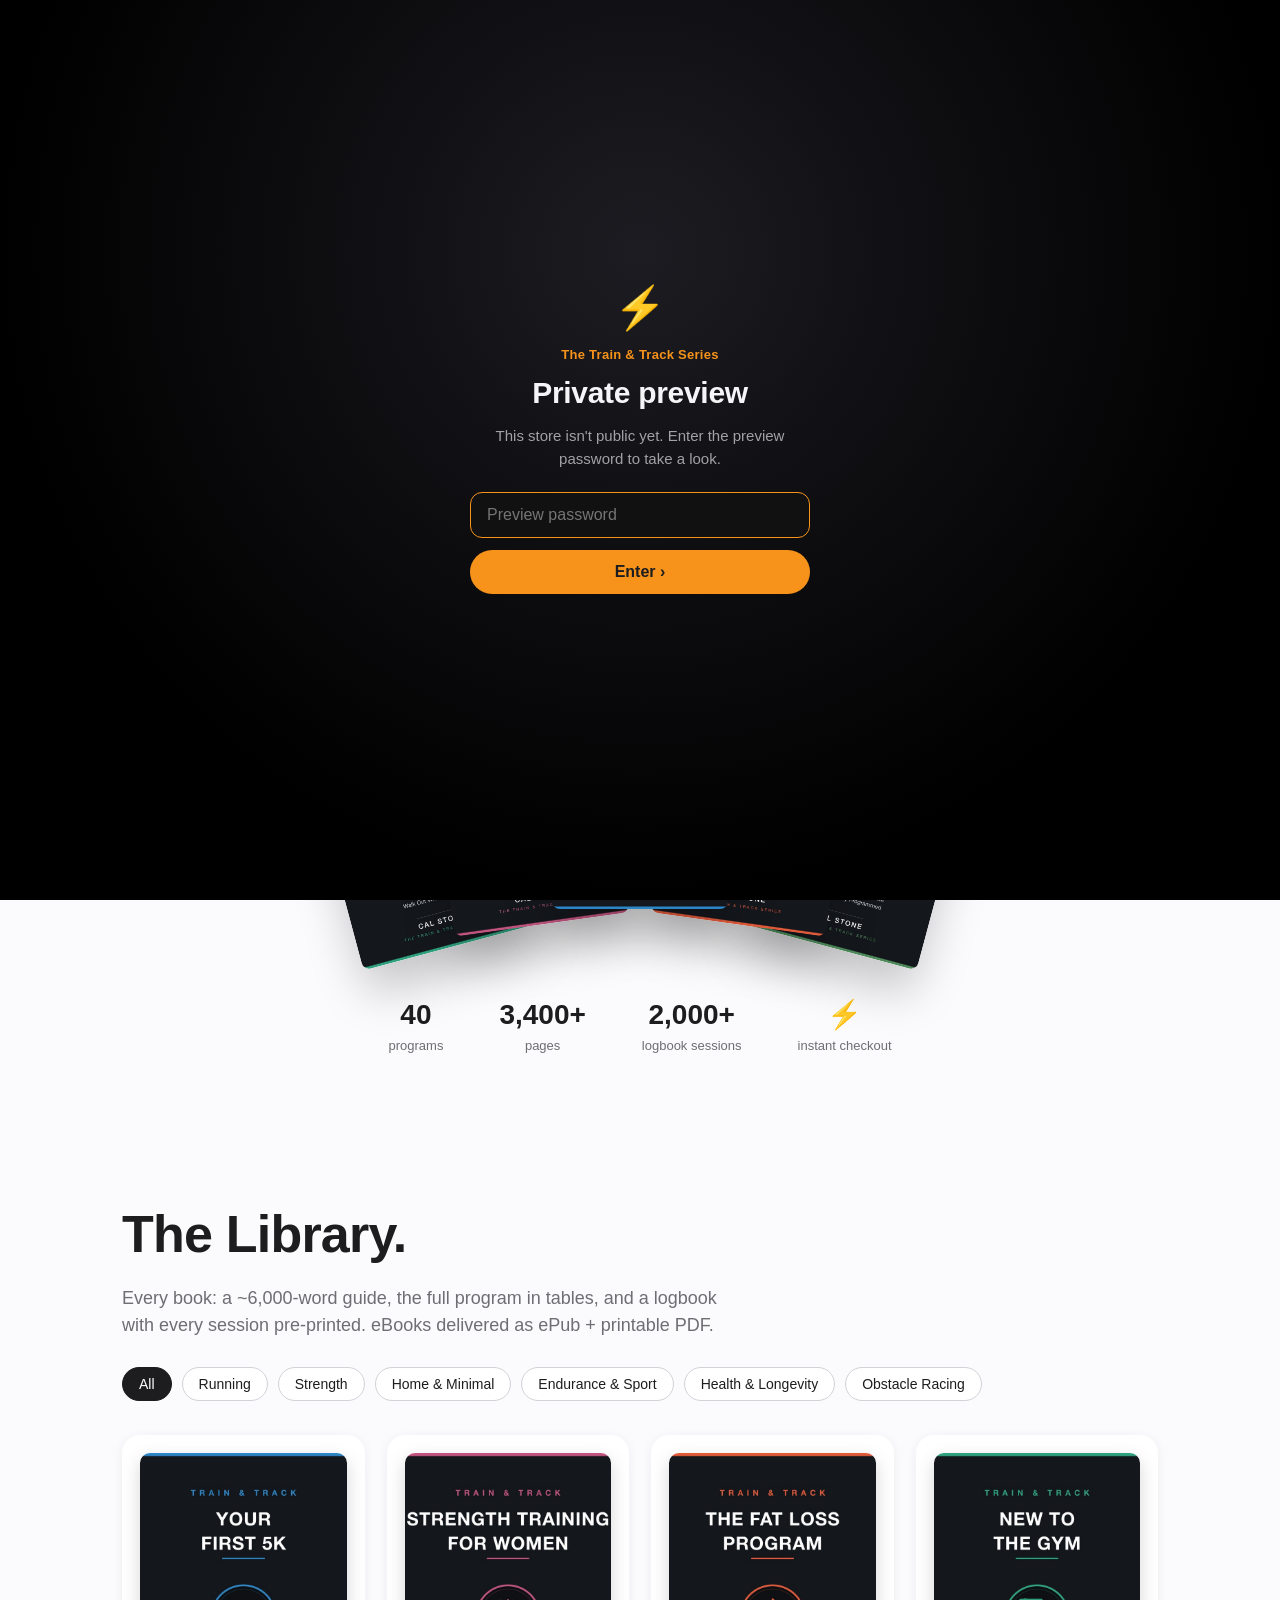
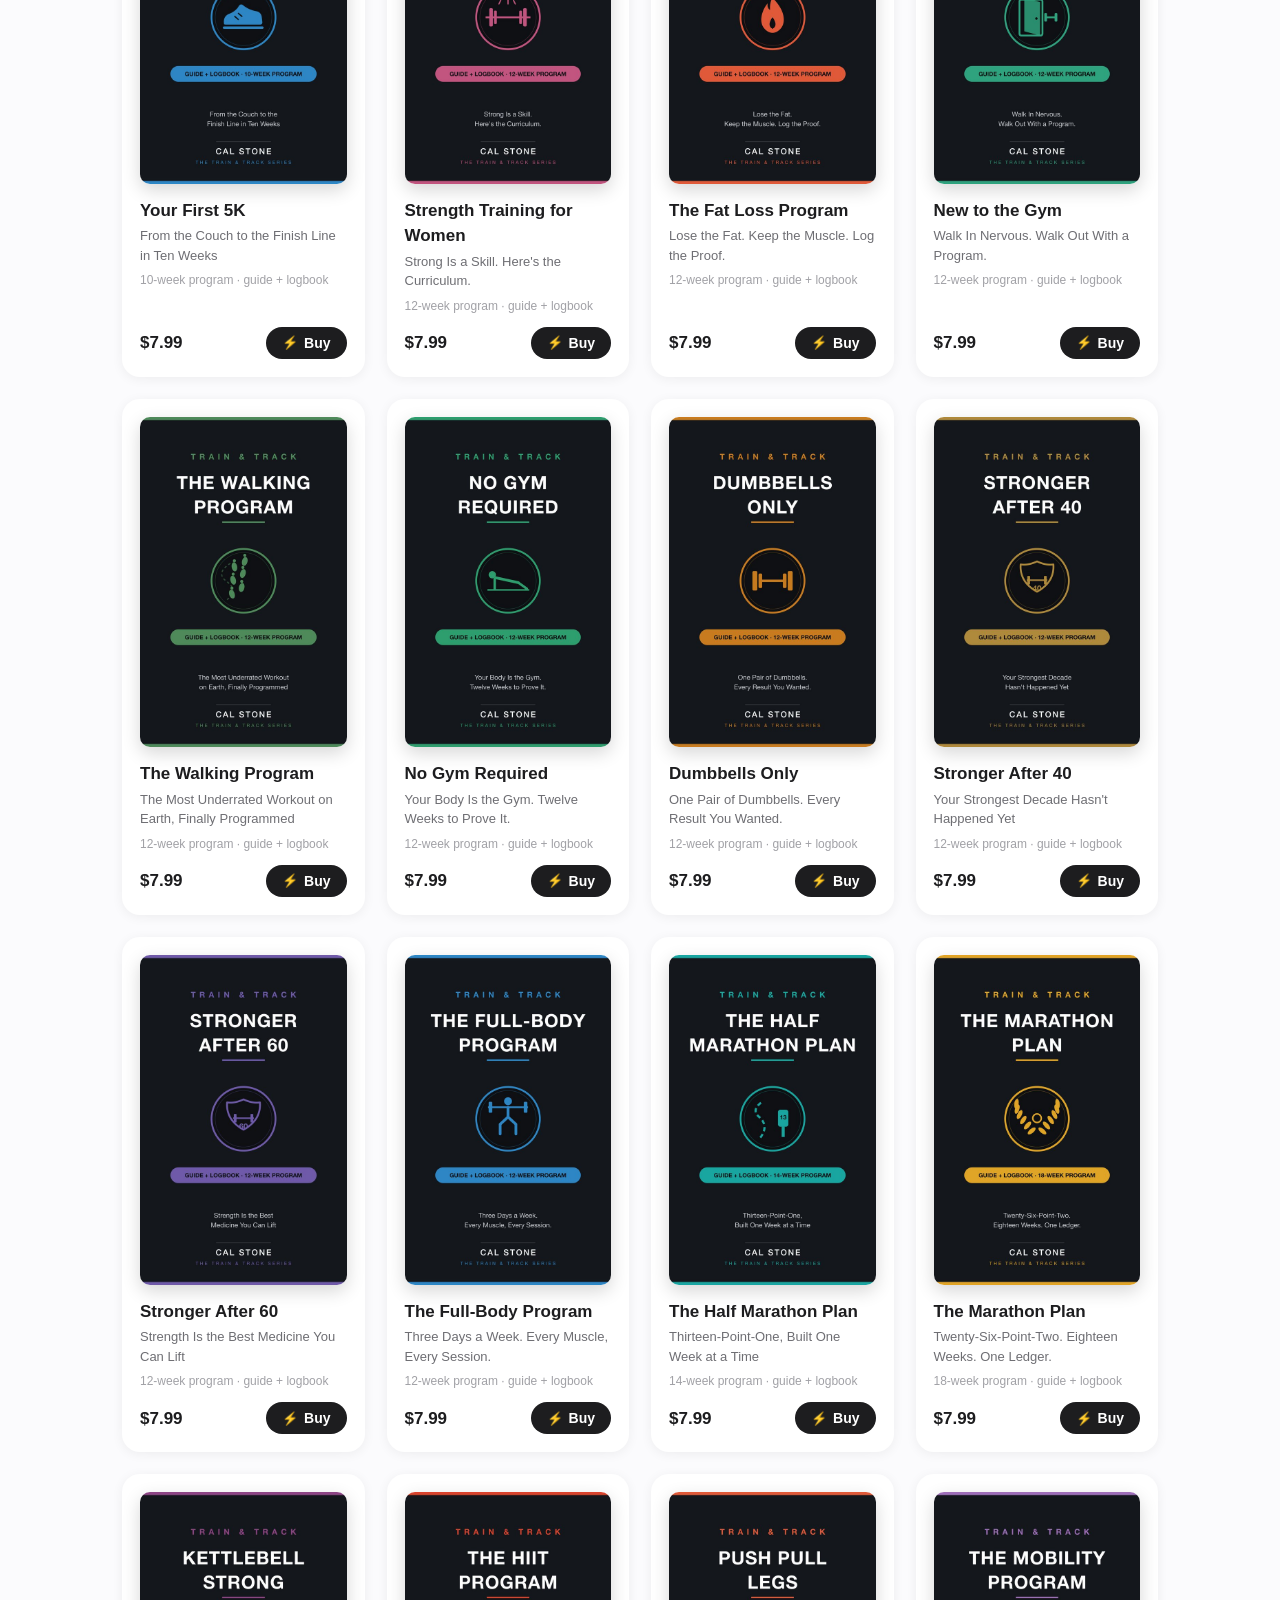
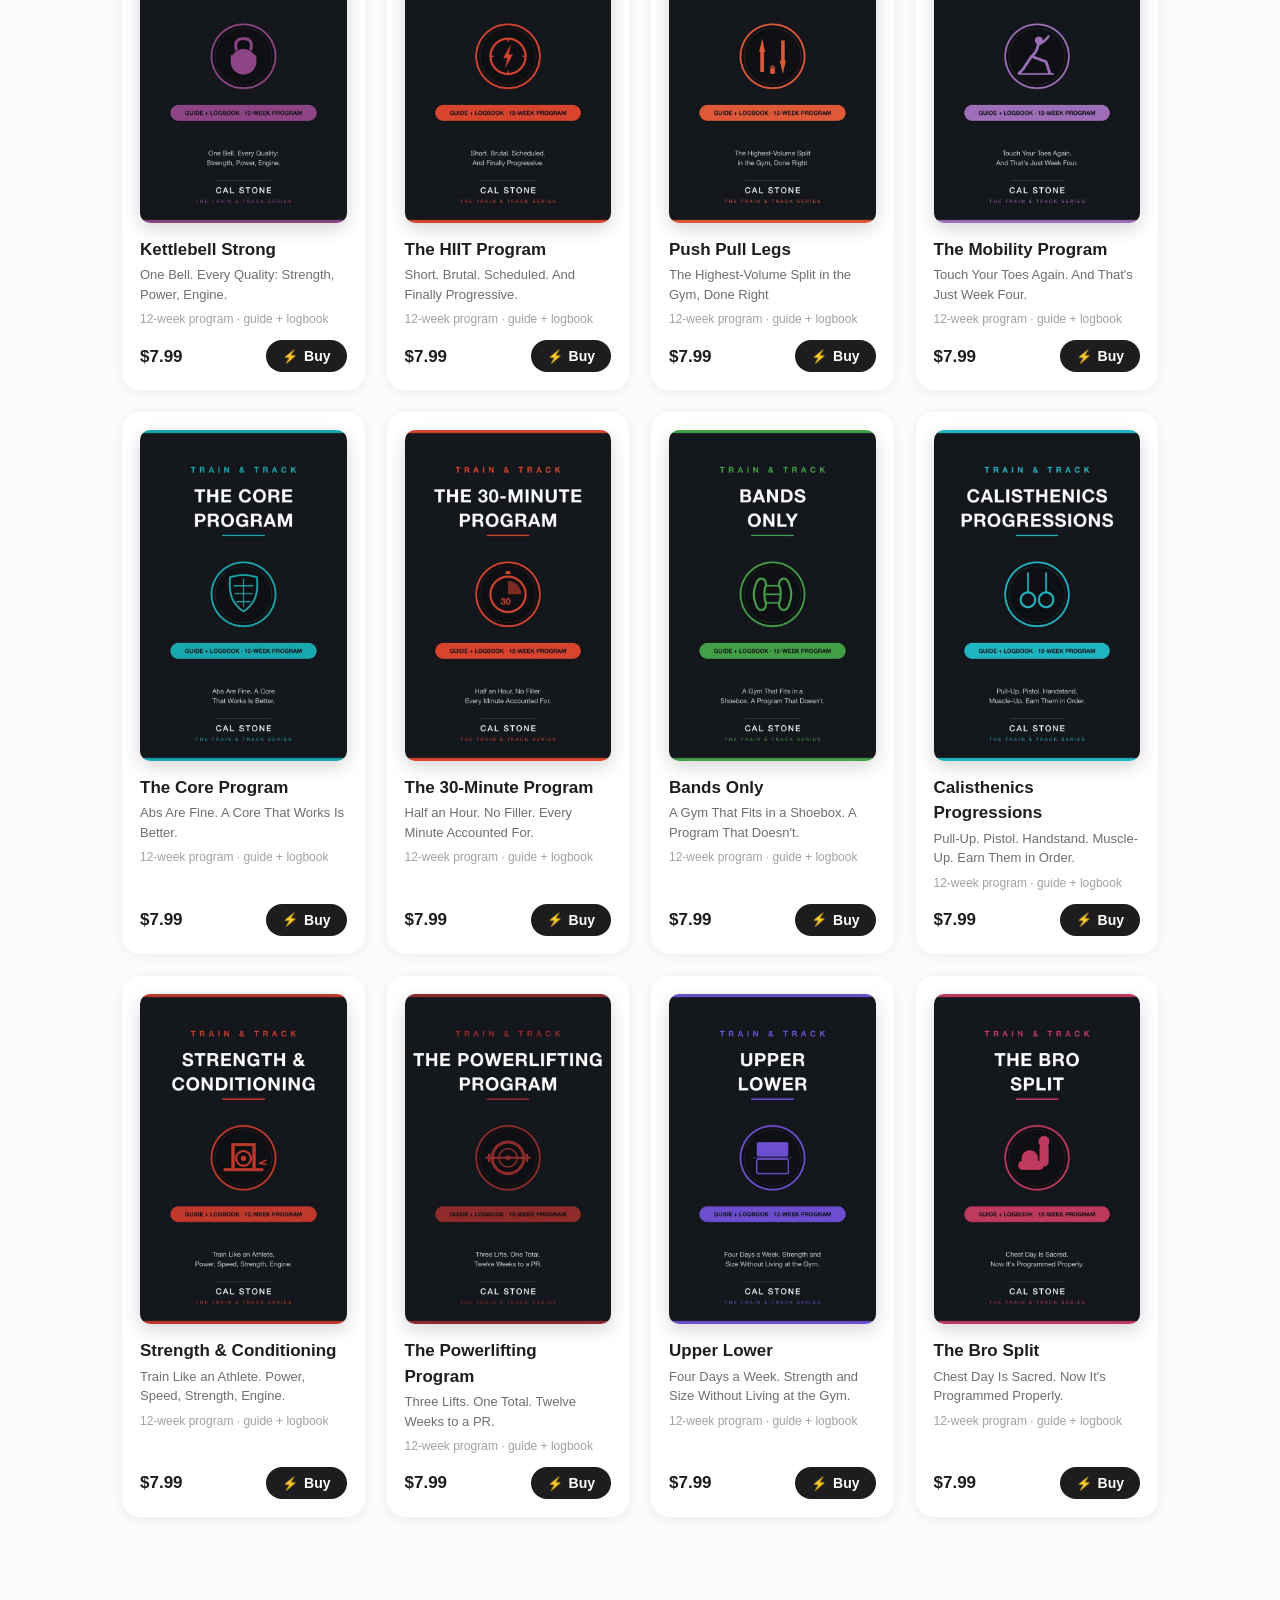
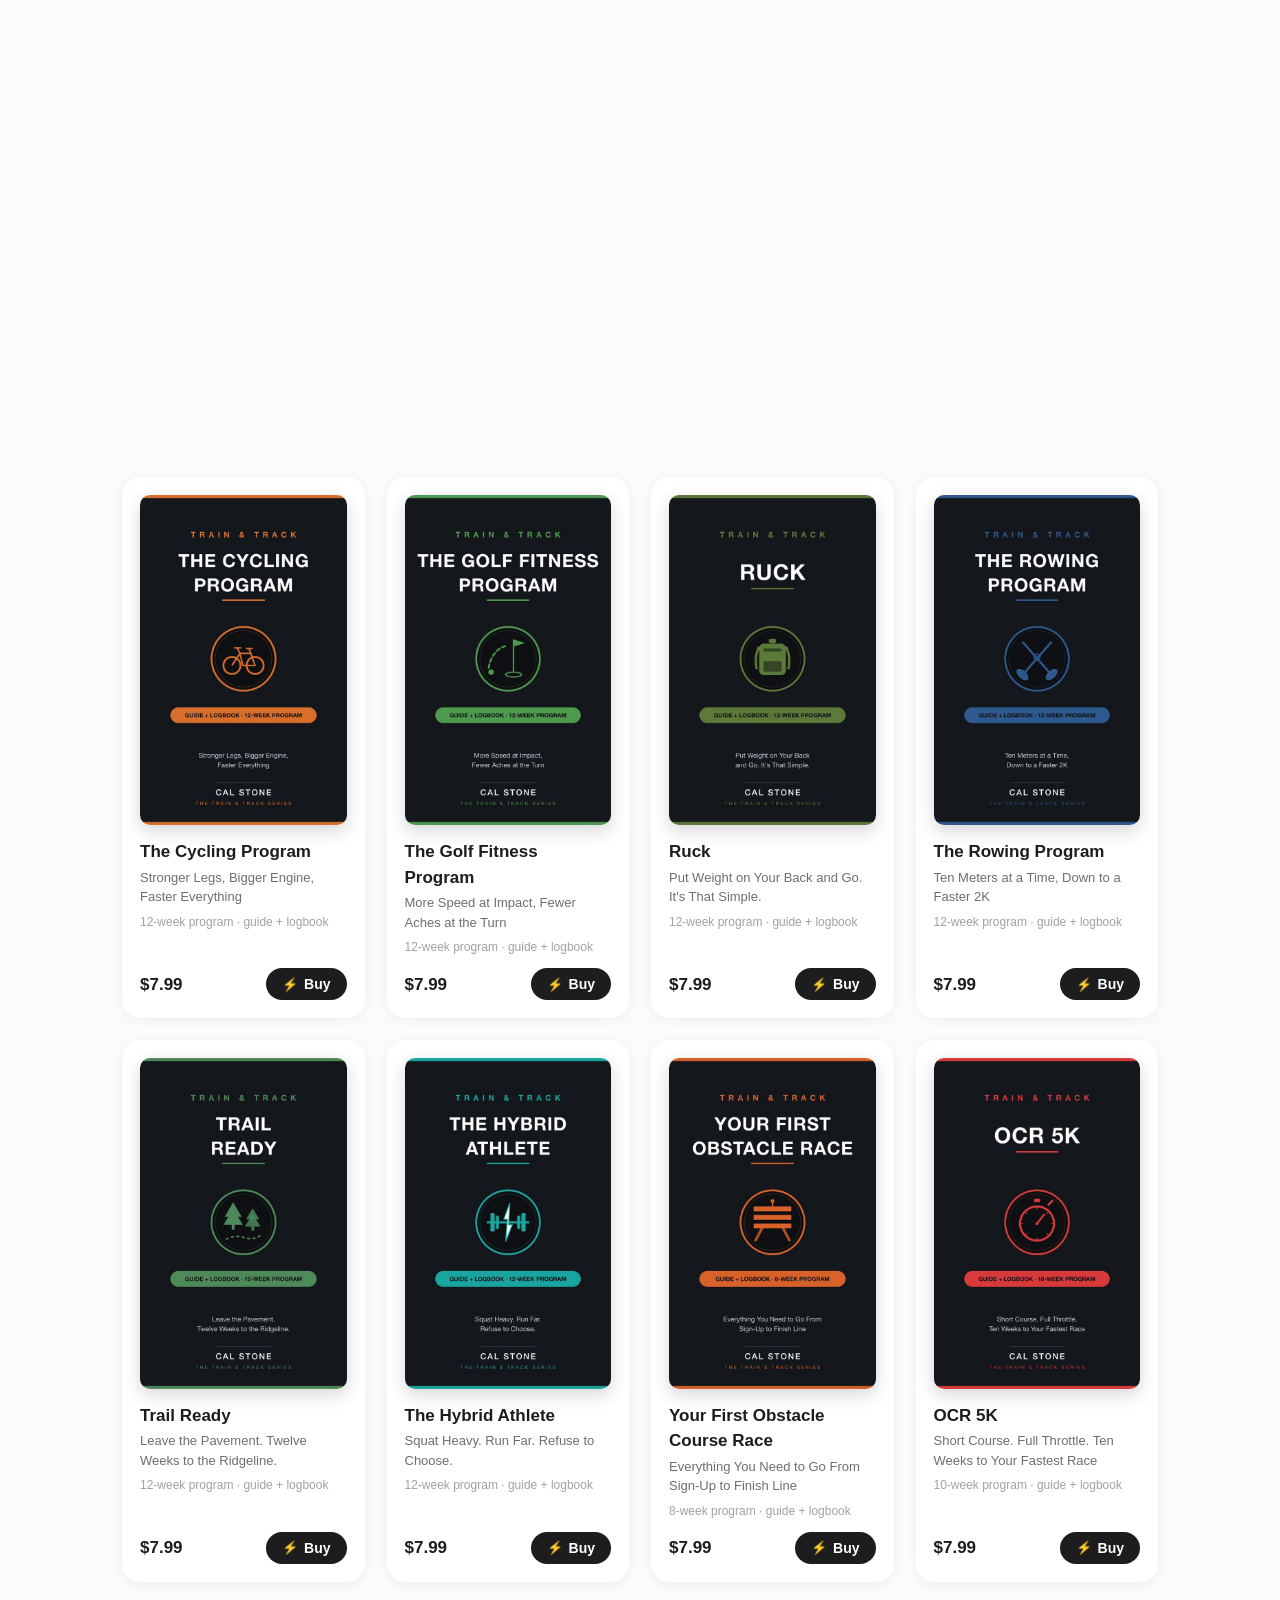
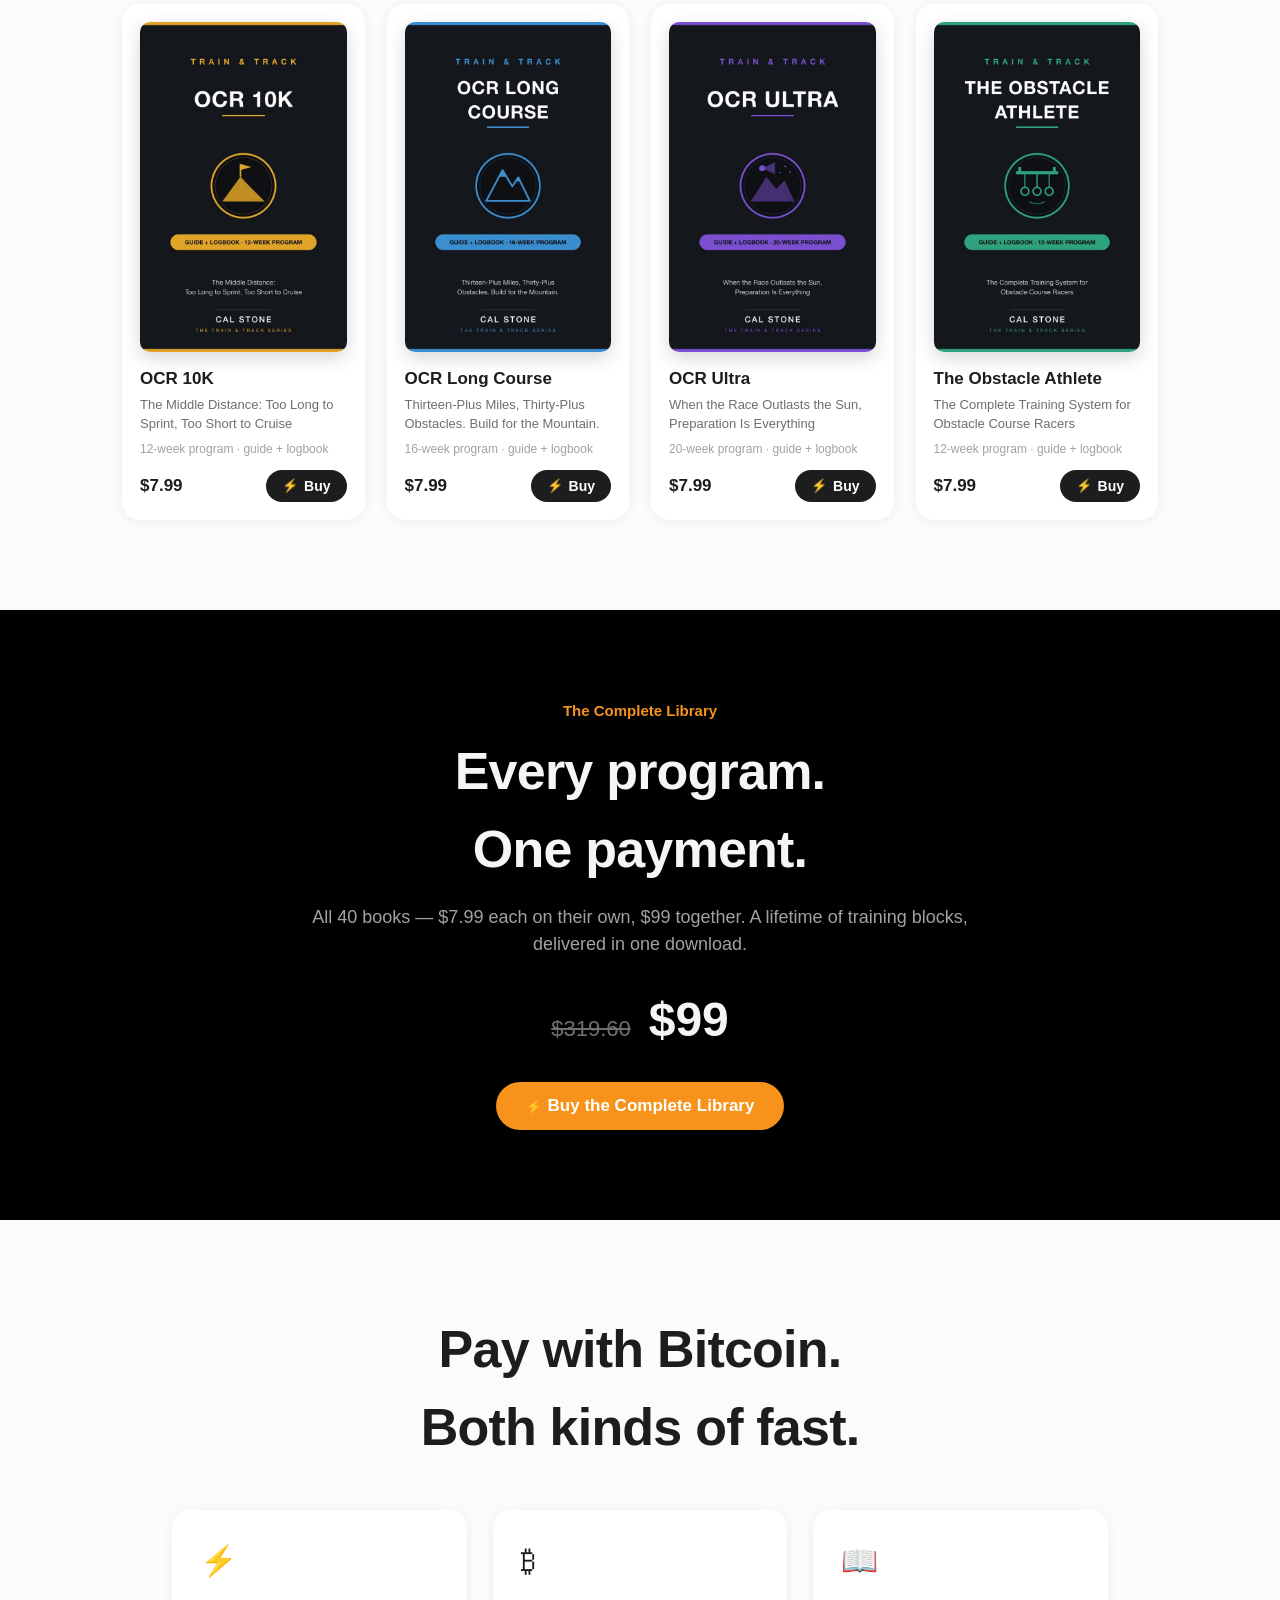
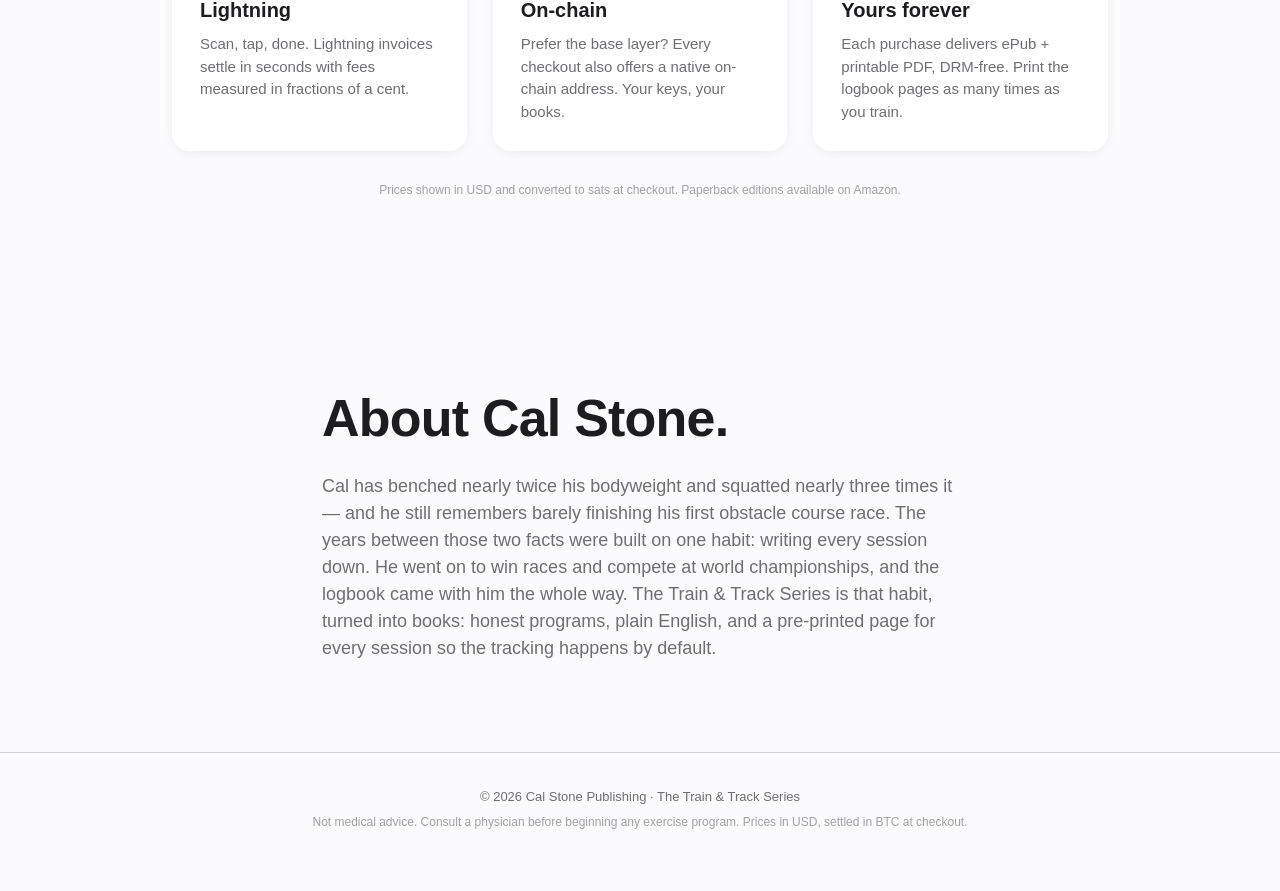
==== index.html @ 6684b6b9 "Cal Stone storefront — gated preview" ====
<!DOCTYPE html>
<html lang="en">
<head>
<meta charset="utf-8" />
<meta name="viewport" content="width=device-width, initial-scale=1" />
<title>Cal Stone — The Train &amp; Track Series</title>
<meta name="description" content="40 complete training programs, each with a built-in logbook. Pay with Bitcoin — Lightning or on-chain." />
<meta name="robots" content="noindex, nofollow" />
<script>if(sessionStorage.getItem("cs_preview_ok")==="1"){document.documentElement.classList.add("cs-open");}</script>
<link rel="stylesheet" href="style.css" />
</head>
<body>

<nav id="nav">
  <div class="nav-inner">
    <a class="brand" href="#top">CAL STONE</a>
    <div class="nav-links">
      <a href="#library">Library</a>
      <a href="#bundle">Complete Library</a>
      <a href="#bitcoin">Pay with Bitcoin</a>
      <a href="#about">About</a>
    </div>
    <span class="nav-badge">&#9889; Bitcoin accepted</span>
  </div>
</nav>

<header class="hero" id="top">
  <p class="eyebrow reveal">The Train &amp; Track Series</p>
  <h1 class="reveal">Train. Track.<br /><span class="grad">Conquer.</span></h1>
  <p class="sub reveal">Forty complete training programs — strength, running, obstacle racing, and everything
  between. Every book pairs a plain-English guide with a built-in logbook: every session of every week,
  pre-printed as a fillable page. Pay with Lightning. Start tonight.</p>
  <div class="cta-row reveal">
    <a class="btn-primary" href="#library">Browse the Library</a>
    <a class="btn-ghost" href="#bundle">Get all 40 for $99 &rsaquo;</a>
  </div>
  <div class="fan-stage reveal">
          <img class="fan fan-0" src="covers/first-5k.jpg" alt="Your First 5K cover" />
          <img class="fan fan-1" src="covers/women-strength.jpg" alt="Strength Training for Women cover" />
          <img class="fan fan-2" src="covers/fat-loss.jpg" alt="The Fat Loss Program cover" />
          <img class="fan fan-3" src="covers/new-to-gym.jpg" alt="New to the Gym cover" />
          <img class="fan fan-4" src="covers/walking.jpg" alt="The Walking Program cover" />
  </div>
  <div class="stat-strip reveal">
    <div><strong>40</strong><span>programs</span></div>
    <div><strong>3,400+</strong><span>pages</span></div>
    <div><strong>2,000+</strong><span>logbook sessions</span></div>
    <div><strong>&#9889;</strong><span>instant checkout</span></div>
  </div>
</header>

<main>
  <section class="library" id="library">
    <h2 class="reveal">The Library.</h2>
    <p class="section-sub reveal">Every book: a ~6,000-word guide, the full program in tables, and a logbook
    with every session pre-printed. eBooks delivered as ePub + printable PDF.</p>
    <div class="pills reveal">
        <button class="pill active" data-filter="All">All</button>
        <button class="pill" data-filter="Running">Running</button>
        <button class="pill" data-filter="Strength">Strength</button>
        <button class="pill" data-filter="Home &amp; Minimal">Home &amp; Minimal</button>
        <button class="pill" data-filter="Endurance &amp; Sport">Endurance &amp; Sport</button>
        <button class="pill" data-filter="Health &amp; Longevity">Health &amp; Longevity</button>
        <button class="pill" data-filter="Obstacle Racing">Obstacle Racing</button>
    </div>
    <div class="grid" id="grid">
      <article class="card reveal" data-cat="Running">
        <div class="cover-wrap"><img loading="lazy" src="covers/first-5k.jpg" alt="Your First 5K book cover" /></div>
        <h3>Your First 5K</h3>
        <p class="card-tag">From the Couch to the Finish Line in Ten Weeks</p>
        <p class="card-meta">10-week program · guide + logbook</p>
        <div class="card-buy">
          <span class="price">$7.99</span>
          <button class="btn-buy" data-dir="first-5k" data-title="Your First 5K" data-price="7.99">
            <span class="bolt">&#9889;</span> Buy
          </button>
        </div>
      </article>
      <article class="card reveal" data-cat="Strength">
        <div class="cover-wrap"><img loading="lazy" src="covers/women-strength.jpg" alt="Strength Training for Women book cover" /></div>
        <h3>Strength Training for Women</h3>
        <p class="card-tag">Strong Is a Skill. Here's the Curriculum.</p>
        <p class="card-meta">12-week program · guide + logbook</p>
        <div class="card-buy">
          <span class="price">$7.99</span>
          <button class="btn-buy" data-dir="women-strength" data-title="Strength Training for Women" data-price="7.99">
            <span class="bolt">&#9889;</span> Buy
          </button>
        </div>
      </article>
      <article class="card reveal" data-cat="Health &amp; Longevity">
        <div class="cover-wrap"><img loading="lazy" src="covers/fat-loss.jpg" alt="The Fat Loss Program book cover" /></div>
        <h3>The Fat Loss Program</h3>
        <p class="card-tag">Lose the Fat. Keep the Muscle. Log the Proof.</p>
        <p class="card-meta">12-week program · guide + logbook</p>
        <div class="card-buy">
          <span class="price">$7.99</span>
          <button class="btn-buy" data-dir="fat-loss" data-title="The Fat Loss Program" data-price="7.99">
            <span class="bolt">&#9889;</span> Buy
          </button>
        </div>
      </article>
      <article class="card reveal" data-cat="Strength">
        <div class="cover-wrap"><img loading="lazy" src="covers/new-to-gym.jpg" alt="New to the Gym book cover" /></div>
        <h3>New to the Gym</h3>
        <p class="card-tag">Walk In Nervous. Walk Out With a Program.</p>
        <p class="card-meta">12-week program · guide + logbook</p>
        <div class="card-buy">
          <span class="price">$7.99</span>
          <button class="btn-buy" data-dir="new-to-gym" data-title="New to the Gym" data-price="7.99">
            <span class="bolt">&#9889;</span> Buy
          </button>
        </div>
      </article>
      <article class="card reveal" data-cat="Health &amp; Longevity">
        <div class="cover-wrap"><img loading="lazy" src="covers/walking.jpg" alt="The Walking Program book cover" /></div>
        <h3>The Walking Program</h3>
        <p class="card-tag">The Most Underrated Workout on Earth, Finally Programmed</p>
        <p class="card-meta">12-week program · guide + logbook</p>
        <div class="card-buy">
          <span class="price">$7.99</span>
          <button class="btn-buy" data-dir="walking" data-title="The Walking Program" data-price="7.99">
            <span class="bolt">&#9889;</span> Buy
          </button>
        </div>
      </article>
      <article class="card reveal" data-cat="Home &amp; Minimal">
        <div class="cover-wrap"><img loading="lazy" src="covers/bodyweight.jpg" alt="No Gym Required book cover" /></div>
        <h3>No Gym Required</h3>
        <p class="card-tag">Your Body Is the Gym. Twelve Weeks to Prove It.</p>
        <p class="card-meta">12-week program · guide + logbook</p>
        <div class="card-buy">
          <span class="price">$7.99</span>
          <button class="btn-buy" data-dir="bodyweight" data-title="No Gym Required" data-price="7.99">
            <span class="bolt">&#9889;</span> Buy
          </button>
        </div>
      </article>
      <article class="card reveal" data-cat="Home &amp; Minimal">
        <div class="cover-wrap"><img loading="lazy" src="covers/dumbbells-only.jpg" alt="Dumbbells Only book cover" /></div>
        <h3>Dumbbells Only</h3>
        <p class="card-tag">One Pair of Dumbbells. Every Result You Wanted.</p>
        <p class="card-meta">12-week program · guide + logbook</p>
        <div class="card-buy">
          <span class="price">$7.99</span>
          <button class="btn-buy" data-dir="dumbbells-only" data-title="Dumbbells Only" data-price="7.99">
            <span class="bolt">&#9889;</span> Buy
          </button>
        </div>
      </article>
      <article class="card reveal" data-cat="Health &amp; Longevity">
        <div class="cover-wrap"><img loading="lazy" src="covers/over-40.jpg" alt="Stronger After 40 book cover" /></div>
        <h3>Stronger After 40</h3>
        <p class="card-tag">Your Strongest Decade Hasn't Happened Yet</p>
        <p class="card-meta">12-week program · guide + logbook</p>
        <div class="card-buy">
          <span class="price">$7.99</span>
          <button class="btn-buy" data-dir="over-40" data-title="Stronger After 40" data-price="7.99">
            <span class="bolt">&#9889;</span> Buy
          </button>
        </div>
      </article>
      <article class="card reveal" data-cat="Health &amp; Longevity">
        <div class="cover-wrap"><img loading="lazy" src="covers/over-60.jpg" alt="Stronger After 60 book cover" /></div>
        <h3>Stronger After 60</h3>
        <p class="card-tag">Strength Is the Best Medicine You Can Lift</p>
        <p class="card-meta">12-week program · guide + logbook</p>
        <div class="card-buy">
          <span class="price">$7.99</span>
          <button class="btn-buy" data-dir="over-60" data-title="Stronger After 60" data-price="7.99">
            <span class="bolt">&#9889;</span> Buy
          </button>
        </div>
      </article>
      <article class="card reveal" data-cat="Strength">
        <div class="cover-wrap"><img loading="lazy" src="covers/full-body.jpg" alt="The Full-Body Program book cover" /></div>
        <h3>The Full-Body Program</h3>
        <p class="card-tag">Three Days a Week. Every Muscle, Every Session.</p>
        <p class="card-meta">12-week program · guide + logbook</p>
        <div class="card-buy">
          <span class="price">$7.99</span>
          <button class="btn-buy" data-dir="full-body" data-title="The Full-Body Program" data-price="7.99">
            <span class="bolt">&#9889;</span> Buy
          </button>
        </div>
      </article>
      <article class="card reveal" data-cat="Running">
        <div class="cover-wrap"><img loading="lazy" src="covers/half-marathon.jpg" alt="The Half Marathon Plan book cover" /></div>
        <h3>The Half Marathon Plan</h3>
        <p class="card-tag">Thirteen-Point-One, Built One Week at a Time</p>
        <p class="card-meta">14-week program · guide + logbook</p>
        <div class="card-buy">
          <span class="price">$7.99</span>
          <button class="btn-buy" data-dir="half-marathon" data-title="The Half Marathon Plan" data-price="7.99">
            <span class="bolt">&#9889;</span> Buy
          </button>
        </div>
      </article>
      <article class="card reveal" data-cat="Running">
        <div class="cover-wrap"><img loading="lazy" src="covers/marathon.jpg" alt="The Marathon Plan book cover" /></div>
        <h3>The Marathon Plan</h3>
        <p class="card-tag">Twenty-Six-Point-Two. Eighteen Weeks. One Ledger.</p>
        <p class="card-meta">18-week program · guide + logbook</p>
        <div class="card-buy">
          <span class="price">$7.99</span>
          <button class="btn-buy" data-dir="marathon" data-title="The Marathon Plan" data-price="7.99">
            <span class="bolt">&#9889;</span> Buy
          </button>
        </div>
      </article>
      <article class="card reveal" data-cat="Home &amp; Minimal">
        <div class="cover-wrap"><img loading="lazy" src="covers/kettlebell.jpg" alt="Kettlebell Strong book cover" /></div>
        <h3>Kettlebell Strong</h3>
        <p class="card-tag">One Bell. Every Quality: Strength, Power, Engine.</p>
        <p class="card-meta">12-week program · guide + logbook</p>
        <div class="card-buy">
          <span class="price">$7.99</span>
          <button class="btn-buy" data-dir="kettlebell" data-title="Kettlebell Strong" data-price="7.99">
            <span class="bolt">&#9889;</span> Buy
          </button>
        </div>
      </article>
      <article class="card reveal" data-cat="Health &amp; Longevity">
        <div class="cover-wrap"><img loading="lazy" src="covers/hiit.jpg" alt="The HIIT Program book cover" /></div>
        <h3>The HIIT Program</h3>
        <p class="card-tag">Short. Brutal. Scheduled. And Finally Progressive.</p>
        <p class="card-meta">12-week program · guide + logbook</p>
        <div class="card-buy">
          <span class="price">$7.99</span>
          <button class="btn-buy" data-dir="hiit" data-title="The HIIT Program" data-price="7.99">
            <span class="bolt">&#9889;</span> Buy
          </button>
        </div>
      </article>
      <article class="card reveal" data-cat="Strength">
        <div class="cover-wrap"><img loading="lazy" src="covers/push-pull-legs.jpg" alt="Push Pull Legs book cover" /></div>
        <h3>Push Pull Legs</h3>
        <p class="card-tag">The Highest-Volume Split in the Gym, Done Right</p>
        <p class="card-meta">12-week program · guide + logbook</p>
        <div class="card-buy">
          <span class="price">$7.99</span>
          <button class="btn-buy" data-dir="push-pull-legs" data-title="Push Pull Legs" data-price="7.99">
            <span class="bolt">&#9889;</span> Buy
          </button>
        </div>
      </article>
      <article class="card reveal" data-cat="Health &amp; Longevity">
        <div class="cover-wrap"><img loading="lazy" src="covers/mobility.jpg" alt="The Mobility Program book cover" /></div>
        <h3>The Mobility Program</h3>
        <p class="card-tag">Touch Your Toes Again. And That's Just Week Four.</p>
        <p class="card-meta">12-week program · guide + logbook</p>
        <div class="card-buy">
          <span class="price">$7.99</span>
          <button class="btn-buy" data-dir="mobility" data-title="The Mobility Program" data-price="7.99">
            <span class="bolt">&#9889;</span> Buy
          </button>
        </div>
      </article>
      <article class="card reveal" data-cat="Health &amp; Longevity">
        <div class="cover-wrap"><img loading="lazy" src="covers/core.jpg" alt="The Core Program book cover" /></div>
        <h3>The Core Program</h3>
        <p class="card-tag">Abs Are Fine. A Core That Works Is Better.</p>
        <p class="card-meta">12-week program · guide + logbook</p>
        <div class="card-buy">
          <span class="price">$7.99</span>
          <button class="btn-buy" data-dir="core" data-title="The Core Program" data-price="7.99">
            <span class="bolt">&#9889;</span> Buy
          </button>
        </div>
      </article>
      <article class="card reveal" data-cat="Home &amp; Minimal">
        <div class="cover-wrap"><img loading="lazy" src="covers/thirty-minute.jpg" alt="The 30-Minute Program book cover" /></div>
        <h3>The 30-Minute Program</h3>
        <p class="card-tag">Half an Hour. No Filler. Every Minute Accounted For.</p>
        <p class="card-meta">12-week program · guide + logbook</p>
        <div class="card-buy">
          <span class="price">$7.99</span>
          <button class="btn-buy" data-dir="thirty-minute" data-title="The 30-Minute Program" data-price="7.99">
            <span class="bolt">&#9889;</span> Buy
          </button>
        </div>
      </article>
      <article class="card reveal" data-cat="Home &amp; Minimal">
        <div class="cover-wrap"><img loading="lazy" src="covers/bands-only.jpg" alt="Bands Only book cover" /></div>
        <h3>Bands Only</h3>
        <p class="card-tag">A Gym That Fits in a Shoebox. A Program That Doesn't.</p>
        <p class="card-meta">12-week program · guide + logbook</p>
        <div class="card-buy">
          <span class="price">$7.99</span>
          <button class="btn-buy" data-dir="bands-only" data-title="Bands Only" data-price="7.99">
            <span class="bolt">&#9889;</span> Buy
          </button>
        </div>
      </article>
      <article class="card reveal" data-cat="Home &amp; Minimal">
        <div class="cover-wrap"><img loading="lazy" src="covers/calisthenics.jpg" alt="Calisthenics Progressions book cover" /></div>
        <h3>Calisthenics Progressions</h3>
        <p class="card-tag">Pull-Up. Pistol. Handstand. Muscle-Up. Earn Them in Order.</p>
        <p class="card-meta">12-week program · guide + logbook</p>
        <div class="card-buy">
          <span class="price">$7.99</span>
          <button class="btn-buy" data-dir="calisthenics" data-title="Calisthenics Progressions" data-price="7.99">
            <span class="bolt">&#9889;</span> Buy
          </button>
        </div>
      </article>
      <article class="card reveal" data-cat="Strength">
        <div class="cover-wrap"><img loading="lazy" src="covers/strength-conditioning.jpg" alt="Strength &amp; Conditioning book cover" /></div>
        <h3>Strength &amp; Conditioning</h3>
        <p class="card-tag">Train Like an Athlete. Power, Speed, Strength, Engine.</p>
        <p class="card-meta">12-week program · guide + logbook</p>
        <div class="card-buy">
          <span class="price">$7.99</span>
          <button class="btn-buy" data-dir="strength-conditioning" data-title="Strength &amp; Conditioning" data-price="7.99">
            <span class="bolt">&#9889;</span> Buy
          </button>
        </div>
      </article>
      <article class="card reveal" data-cat="Strength">
        <div class="cover-wrap"><img loading="lazy" src="covers/powerlifting.jpg" alt="The Powerlifting Program book cover" /></div>
        <h3>The Powerlifting Program</h3>
        <p class="card-tag">Three Lifts. One Total. Twelve Weeks to a PR.</p>
        <p class="card-meta">12-week program · guide + logbook</p>
        <div class="card-buy">
          <span class="price">$7.99</span>
          <button class="btn-buy" data-dir="powerlifting" data-title="The Powerlifting Program" data-price="7.99">
            <span class="bolt">&#9889;</span> Buy
          </button>
        </div>
      </article>
      <article class="card reveal" data-cat="Strength">
        <div class="cover-wrap"><img loading="lazy" src="covers/upper-lower.jpg" alt="Upper Lower book cover" /></div>
        <h3>Upper Lower</h3>
        <p class="card-tag">Four Days a Week. Strength and Size Without Living at the Gym.</p>
        <p class="card-meta">12-week program · guide + logbook</p>
        <div class="card-buy">
          <span class="price">$7.99</span>
          <button class="btn-buy" data-dir="upper-lower" data-title="Upper Lower" data-price="7.99">
            <span class="bolt">&#9889;</span> Buy
          </button>
        </div>
      </article>
      <article class="card reveal" data-cat="Strength">
        <div class="cover-wrap"><img loading="lazy" src="covers/bro-split.jpg" alt="The Bro Split book cover" /></div>
        <h3>The Bro Split</h3>
        <p class="card-tag">Chest Day Is Sacred. Now It's Programmed Properly.</p>
        <p class="card-meta">12-week program · guide + logbook</p>
        <div class="card-buy">
          <span class="price">$7.99</span>
          <button class="btn-buy" data-dir="bro-split" data-title="The Bro Split" data-price="7.99">
            <span class="bolt">&#9889;</span> Buy
          </button>
        </div>
      </article>
      <article class="card reveal" data-cat="Home &amp; Minimal">
        <div class="cover-wrap"><img loading="lazy" src="covers/pushup-pullup.jpg" alt="Push-Ups &amp; Pull-Ups book cover" /></div>
        <h3>Push-Ups &amp; Pull-Ups</h3>
        <p class="card-tag">Two Numbers That Tell the Truth About Strength</p>
        <p class="card-meta">12-week program · guide + logbook</p>
        <div class="card-buy">
          <span class="price">$7.99</span>
          <button class="btn-buy" data-dir="pushup-pullup" data-title="Push-Ups &amp; Pull-Ups" data-price="7.99">
            <span class="bolt">&#9889;</span> Buy
          </button>
        </div>
      </article>
      <article class="card reveal" data-cat="Strength">
        <div class="cover-wrap"><img loading="lazy" src="covers/garage-gym.jpg" alt="Garage Gym Strong book cover" /></div>
        <h3>Garage Gym Strong</h3>
        <p class="card-tag">A Bar, a Rack, and Plates. Everything Else Is Optional.</p>
        <p class="card-meta">12-week program · guide + logbook</p>
        <div class="card-buy">
          <span class="price">$7.99</span>
          <button class="btn-buy" data-dir="garage-gym" data-title="Garage Gym Strong" data-price="7.99">
            <span class="bolt">&#9889;</span> Buy
          </button>
        </div>
      </article>
      <article class="card reveal" data-cat="Endurance &amp; Sport">
        <div class="cover-wrap"><img loading="lazy" src="covers/tactical.jpg" alt="Tactical Fit book cover" /></div>
        <h3>Tactical Fit</h3>
        <p class="card-tag">Test Day Is Scheduled. Now Your Training Is Too.</p>
        <p class="card-meta">12-week program · guide + logbook</p>
        <div class="card-buy">
          <span class="price">$7.99</span>
          <button class="btn-buy" data-dir="tactical" data-title="Tactical Fit" data-price="7.99">
            <span class="bolt">&#9889;</span> Buy
          </button>
        </div>
      </article>
      <article class="card reveal" data-cat="Endurance &amp; Sport">
        <div class="cover-wrap"><img loading="lazy" src="covers/first-triathlon.jpg" alt="Your First Triathlon book cover" /></div>
        <h3>Your First Triathlon</h3>
        <p class="card-tag">Swim. Bike. Run. One Logbook, One Finish Line.</p>
        <p class="card-meta">12-week program · guide + logbook</p>
        <div class="card-buy">
          <span class="price">$7.99</span>
          <button class="btn-buy" data-dir="first-triathlon" data-title="Your First Triathlon" data-price="7.99">
            <span class="bolt">&#9889;</span> Buy
          </button>
        </div>
      </article>
      <article class="card reveal" data-cat="Endurance &amp; Sport">
        <div class="cover-wrap"><img loading="lazy" src="covers/cycling.jpg" alt="The Cycling Program book cover" /></div>
        <h3>The Cycling Program</h3>
        <p class="card-tag">Stronger Legs, Bigger Engine, Faster Everything</p>
        <p class="card-meta">12-week program · guide + logbook</p>
        <div class="card-buy">
          <span class="price">$7.99</span>
          <button class="btn-buy" data-dir="cycling" data-title="The Cycling Program" data-price="7.99">
            <span class="bolt">&#9889;</span> Buy
          </button>
        </div>
      </article>
      <article class="card reveal" data-cat="Endurance &amp; Sport">
        <div class="cover-wrap"><img loading="lazy" src="covers/golf-fitness.jpg" alt="The Golf Fitness Program book cover" /></div>
        <h3>The Golf Fitness Program</h3>
        <p class="card-tag">More Speed at Impact, Fewer Aches at the Turn</p>
        <p class="card-meta">12-week program · guide + logbook</p>
        <div class="card-buy">
          <span class="price">$7.99</span>
          <button class="btn-buy" data-dir="golf-fitness" data-title="The Golf Fitness Program" data-price="7.99">
            <span class="bolt">&#9889;</span> Buy
          </button>
        </div>
      </article>
      <article class="card reveal" data-cat="Endurance &amp; Sport">
        <div class="cover-wrap"><img loading="lazy" src="covers/ruck.jpg" alt="Ruck book cover" /></div>
        <h3>Ruck</h3>
        <p class="card-tag">Put Weight on Your Back and Go. It's That Simple.</p>
        <p class="card-meta">12-week program · guide + logbook</p>
        <div class="card-buy">
          <span class="price">$7.99</span>
          <button class="btn-buy" data-dir="ruck" data-title="Ruck" data-price="7.99">
            <span class="bolt">&#9889;</span> Buy
          </button>
        </div>
      </article>
      <article class="card reveal" data-cat="Endurance &amp; Sport">
        <div class="cover-wrap"><img loading="lazy" src="covers/rowing.jpg" alt="The Rowing Program book cover" /></div>
        <h3>The Rowing Program</h3>
        <p class="card-tag">Ten Meters at a Time, Down to a Faster 2K</p>
        <p class="card-meta">12-week program · guide + logbook</p>
        <div class="card-buy">
          <span class="price">$7.99</span>
          <button class="btn-buy" data-dir="rowing" data-title="The Rowing Program" data-price="7.99">
            <span class="bolt">&#9889;</span> Buy
          </button>
        </div>
      </article>
      <article class="card reveal" data-cat="Running">
        <div class="cover-wrap"><img loading="lazy" src="covers/trail-ready.jpg" alt="Trail Ready book cover" /></div>
        <h3>Trail Ready</h3>
        <p class="card-tag">Leave the Pavement. Twelve Weeks to the Ridgeline.</p>
        <p class="card-meta">12-week program · guide + logbook</p>
        <div class="card-buy">
          <span class="price">$7.99</span>
          <button class="btn-buy" data-dir="trail-ready" data-title="Trail Ready" data-price="7.99">
            <span class="bolt">&#9889;</span> Buy
          </button>
        </div>
      </article>
      <article class="card reveal" data-cat="Endurance &amp; Sport">
        <div class="cover-wrap"><img loading="lazy" src="covers/hybrid-athlete.jpg" alt="The Hybrid Athlete book cover" /></div>
        <h3>The Hybrid Athlete</h3>
        <p class="card-tag">Squat Heavy. Run Far. Refuse to Choose.</p>
        <p class="card-meta">12-week program · guide + logbook</p>
        <div class="card-buy">
          <span class="price">$7.99</span>
          <button class="btn-buy" data-dir="hybrid-athlete" data-title="The Hybrid Athlete" data-price="7.99">
            <span class="bolt">&#9889;</span> Buy
          </button>
        </div>
      </article>
      <article class="card reveal" data-cat="Obstacle Racing">
        <div class="cover-wrap"><img loading="lazy" src="covers/first-ocr.jpg" alt="Your First Obstacle Course Race book cover" /></div>
        <h3>Your First Obstacle Course Race</h3>
        <p class="card-tag">Everything You Need to Go From Sign-Up to Finish Line</p>
        <p class="card-meta">8-week program · guide + logbook</p>
        <div class="card-buy">
          <span class="price">$7.99</span>
          <button class="btn-buy" data-dir="first-ocr" data-title="Your First Obstacle Course Race" data-price="7.99">
            <span class="bolt">&#9889;</span> Buy
          </button>
        </div>
      </article>
      <article class="card reveal" data-cat="Obstacle Racing">
        <div class="cover-wrap"><img loading="lazy" src="covers/ocr-5k.jpg" alt="OCR 5K book cover" /></div>
        <h3>OCR 5K</h3>
        <p class="card-tag">Short Course. Full Throttle. Ten Weeks to Your Fastest Race</p>
        <p class="card-meta">10-week program · guide + logbook</p>
        <div class="card-buy">
          <span class="price">$7.99</span>
          <button class="btn-buy" data-dir="ocr-5k" data-title="OCR 5K" data-price="7.99">
            <span class="bolt">&#9889;</span> Buy
          </button>
        </div>
      </article>
      <article class="card reveal" data-cat="Obstacle Racing">
        <div class="cover-wrap"><img loading="lazy" src="covers/ocr-10k.jpg" alt="OCR 10K book cover" /></div>
        <h3>OCR 10K</h3>
        <p class="card-tag">The Middle Distance: Too Long to Sprint, Too Short to Cruise</p>
        <p class="card-meta">12-week program · guide + logbook</p>
        <div class="card-buy">
          <span class="price">$7.99</span>
          <button class="btn-buy" data-dir="ocr-10k" data-title="OCR 10K" data-price="7.99">
            <span class="bolt">&#9889;</span> Buy
          </button>
        </div>
      </article>
      <article class="card reveal" data-cat="Obstacle Racing">
        <div class="cover-wrap"><img loading="lazy" src="covers/ocr-long.jpg" alt="OCR Long Course book cover" /></div>
        <h3>OCR Long Course</h3>
        <p class="card-tag">Thirteen-Plus Miles, Thirty-Plus Obstacles. Build for the Mountain.</p>
        <p class="card-meta">16-week program · guide + logbook</p>
        <div class="card-buy">
          <span class="price">$7.99</span>
          <button class="btn-buy" data-dir="ocr-long" data-title="OCR Long Course" data-price="7.99">
            <span class="bolt">&#9889;</span> Buy
          </button>
        </div>
      </article>
      <article class="card reveal" data-cat="Obstacle Racing">
        <div class="cover-wrap"><img loading="lazy" src="covers/ocr-ultra.jpg" alt="OCR Ultra book cover" /></div>
        <h3>OCR Ultra</h3>
        <p class="card-tag">When the Race Outlasts the Sun, Preparation Is Everything</p>
        <p class="card-meta">20-week program · guide + logbook</p>
        <div class="card-buy">
          <span class="price">$7.99</span>
          <button class="btn-buy" data-dir="ocr-ultra" data-title="OCR Ultra" data-price="7.99">
            <span class="bolt">&#9889;</span> Buy
          </button>
        </div>
      </article>
      <article class="card reveal" data-cat="Obstacle Racing">
        <div class="cover-wrap"><img loading="lazy" src="covers/obstacle-athlete.jpg" alt="The Obstacle Athlete book cover" /></div>
        <h3>The Obstacle Athlete</h3>
        <p class="card-tag">The Complete Training System for Obstacle Course Racers</p>
        <p class="card-meta">12-week program · guide + logbook</p>
        <div class="card-buy">
          <span class="price">$7.99</span>
          <button class="btn-buy" data-dir="obstacle-athlete" data-title="The Obstacle Athlete" data-price="7.99">
            <span class="bolt">&#9889;</span> Buy
          </button>
        </div>
      </article>
    </div>
  </section>

  <section class="bundle" id="bundle">
    <div class="bundle-inner">
      <p class="eyebrow-dark reveal">The Complete Library</p>
      <h2 class="reveal">Every program.<br />One payment.</h2>
      <p class="bundle-sub reveal">All 40 books — $7.99 each on their own, $99 together.
      A lifetime of training blocks, delivered in one download.</p>
      <div class="bundle-price reveal">
        <span class="was">$319.60</span>
        <span class="now">$99</span>
      </div>
      <button class="btn-buy btn-buy-xl reveal" data-dir="complete-library"
        data-title="The Complete Library — all 40 books" data-price="99">
        <span class="bolt">&#9889;</span> Buy the Complete Library
      </button>
    </div>
  </section>

  <section class="bitcoin" id="bitcoin">
    <h2 class="reveal">Pay with Bitcoin.<br />Both kinds of fast.</h2>
    <div class="feature-row">
      <div class="feature reveal">
        <div class="feature-ico">&#9889;</div>
        <h3>Lightning</h3>
        <p>Scan, tap, done. Lightning invoices settle in seconds with fees measured in fractions of a cent.</p>
      </div>
      <div class="feature reveal">
        <div class="feature-ico">&#8383;</div>
        <h3>On-chain</h3>
        <p>Prefer the base layer? Every checkout also offers a native on-chain address. Your keys, your books.</p>
      </div>
      <div class="feature reveal">
        <div class="feature-ico">&#128214;</div>
        <h3>Yours forever</h3>
        <p>Each purchase delivers ePub + printable PDF, DRM-free. Print the logbook pages as many times as you train.</p>
      </div>
    </div>
    <p class="fine reveal">Prices shown in USD and converted to sats at checkout. Paperback editions available on Amazon.</p>
  </section>

  <section class="about" id="about">
    <h2 class="reveal">About Cal Stone.</h2>
    <p class="reveal">Cal has benched nearly twice his bodyweight and squatted nearly three times it — and he still
    remembers barely finishing his first obstacle course race. The years between those two facts were built on one
    habit: writing every session down. He went on to win races and compete at world championships, and the logbook
    came with him the whole way. The Train &amp; Track Series is that habit, turned into books: honest programs,
    plain English, and a pre-printed page for every session so the tracking happens by default.</p>
  </section>
</main>

<footer>
  <p>&copy; 2026 Cal Stone Publishing · The Train &amp; Track Series</p>
  <p class="fine">Not medical advice. Consult a physician before beginning any exercise program.
  Prices in USD, settled in BTC at checkout.</p>
</footer>

<div class="modal-backdrop" id="modal" hidden>
  <div class="modal" role="dialog" aria-modal="true" aria-labelledby="m-title">
    <button class="modal-x" id="modal-x" aria-label="Close">&times;</button>
    <h3 id="m-title"></h3>
    <p class="m-price" id="m-price"></p>
    <div class="m-tabs">
      <button class="m-tab active" data-rail="ln">&#9889; Lightning</button>
      <button class="m-tab" data-rail="btc">&#8383; On-chain</button>
    </div>
    <canvas id="m-qr" width="220" height="220"></canvas>
    <p class="m-demo" id="m-demo">DEMO CHECKOUT — connect your BTCPay Server in <code>config.js</code> to accept live payments.</p>
  </div>
</div>

  <div id="preview-gate">
    <div class="pg-card">
      <div class="pg-bolt">&#9889;</div>
      <p class="pg-eyebrow">The Train &amp; Track Series</p>
      <h2>Private preview</h2>
      <p class="pg-sub">This store isn't public yet. Enter the preview password to take a look.</p>
      <input id="pg-input" type="password" placeholder="Preview password" autocomplete="off" autofocus />
      <button id="pg-go">Enter &rsaquo;</button>
      <p id="pg-err" class="pg-err"></p>
    </div>
  </div>

<script src="config.js"></script>
<script src="app.js"></script>
</body>
</html>
---- style.css ----
/* Cal Stone storefront — generated by site-gen.js */
:root {
  --bg: #fbfbfd; --ink: #1d1d1f; --gray: #6e6e73; --line: #d2d2d7;
  --accent: #f7931a; --radius: 18px;
  --font: -apple-system, BlinkMacSystemFont, "SF Pro Display", "Segoe UI", Roboto, Helvetica, Arial, sans-serif;
}
* { margin: 0; padding: 0; box-sizing: border-box; }
html { scroll-behavior: smooth; }
body { font-family: var(--font); background: var(--bg); color: var(--ink);
  -webkit-font-smoothing: antialiased; line-height: 1.5; }

/* nav */
#nav { position: fixed; top: 0; left: 0; right: 0; z-index: 50;
  background: rgba(251,251,253,.78); backdrop-filter: saturate(180%) blur(20px);
  -webkit-backdrop-filter: saturate(180%) blur(20px); border-bottom: 1px solid rgba(0,0,0,.06); }
.nav-inner { max-width: 1024px; margin: 0 auto; display: flex; align-items: center;
  gap: 28px; padding: 0 22px; height: 48px; }
.brand { font-weight: 700; letter-spacing: .12em; font-size: 13px; color: var(--ink); text-decoration: none; }
.nav-links { display: flex; gap: 24px; flex: 1; }
.nav-links a { color: #424245; text-decoration: none; font-size: 13px; }
.nav-links a:hover { color: var(--ink); }
.nav-badge { font-size: 12px; color: var(--accent); font-weight: 600; white-space: nowrap; }

/* hero */
.hero { text-align: center; padding: 130px 22px 40px; overflow: hidden; }
.eyebrow { color: var(--accent); font-weight: 600; font-size: 15px; letter-spacing: .02em; }
.hero h1 { font-size: clamp(52px, 9vw, 96px); line-height: 1.02; font-weight: 700;
  letter-spacing: -.02em; margin: 10px 0 18px; }
.grad { background: linear-gradient(92deg, #f7931a 0%, #ff5f6d 55%, #a855f7 100%);
  -webkit-background-clip: text; background-clip: text; color: transparent; }
.sub { max-width: 640px; margin: 0 auto 28px; font-size: 19px; color: var(--gray); }
.cta-row { display: flex; gap: 18px; justify-content: center; align-items: center; flex-wrap: wrap; }
.btn-primary { background: #0071e3; color: #fff; padding: 12px 24px; border-radius: 980px;
  text-decoration: none; font-size: 17px; }
.btn-primary:hover { background: #0077ed; }
.btn-ghost { color: #0066cc; text-decoration: none; font-size: 17px; }
.btn-ghost:hover { text-decoration: underline; }

/* cover fan */
.fan-stage { position: relative; height: 340px; margin: 48px auto 8px; max-width: 900px; }
.fan { position: absolute; left: 50%; top: 12px; width: 176px; border-radius: 8px;
  box-shadow: 0 24px 48px rgba(0,0,0,.22); transition: transform .45s ease; }
.fan-0 { transform: translateX(-50%) rotate(0deg); z-index: 5; }
.fan-1 { transform: translateX(-118%) rotate(-8deg) translateY(16px); z-index: 4; }
.fan-2 { transform: translateX(18%) rotate(8deg) translateY(16px); z-index: 4; }
.fan-3 { transform: translateX(-186%) rotate(-15deg) translateY(44px); z-index: 3; }
.fan-4 { transform: translateX(86%) rotate(15deg) translateY(44px); z-index: 3; }
.fan:hover { transform: translateX(-50%) rotate(0) translateY(-10px) scale(1.04); z-index: 9; }

.stat-strip { display: flex; justify-content: center; gap: 56px; padding: 30px 0 10px; flex-wrap: wrap; }
.stat-strip div { display: flex; flex-direction: column; }
.stat-strip strong { font-size: 28px; font-weight: 700; }
.stat-strip span { font-size: 13px; color: var(--gray); }

/* library */
section { padding: 90px 22px; }
.library { max-width: 1080px; margin: 0 auto; }
h2 { font-size: clamp(34px, 5vw, 52px); font-weight: 700; letter-spacing: -.015em; }
.section-sub { color: var(--gray); font-size: 18px; max-width: 620px; margin: 12px 0 28px; }
.pills { display: flex; gap: 10px; flex-wrap: wrap; margin-bottom: 34px; }
.pill { border: 1px solid var(--line); background: #fff; color: var(--ink); font-size: 14px;
  padding: 8px 16px; border-radius: 980px; cursor: pointer; font-family: var(--font); }
.pill.active { background: var(--ink); color: #fff; border-color: var(--ink); }
.grid { display: grid; grid-template-columns: repeat(auto-fill, minmax(224px, 1fr)); gap: 22px; }
.card { background: #fff; border-radius: var(--radius); padding: 18px;
  box-shadow: 0 2px 12px rgba(0,0,0,.06); transition: transform .25s ease, box-shadow .25s ease;
  display: flex; flex-direction: column; }
.card:hover { transform: translateY(-4px); box-shadow: 0 14px 34px rgba(0,0,0,.12); }
.cover-wrap { border-radius: 10px; overflow: hidden; margin-bottom: 14px;
  box-shadow: 0 6px 18px rgba(0,0,0,.16); }
.cover-wrap img { width: 100%; display: block; }
.card h3 { font-size: 17px; font-weight: 600; }
.card-tag { font-size: 13px; color: var(--gray); margin: 3px 0 6px; }
.card-meta { font-size: 12px; color: #a1a1a6; margin-bottom: 12px; }
.card-buy { margin-top: auto; display: flex; align-items: center; justify-content: space-between; }
.price { font-size: 17px; font-weight: 600; }
.btn-buy { background: var(--ink); color: #fff; border: 0; border-radius: 980px;
  padding: 8px 16px; font-size: 14px; font-weight: 600; cursor: pointer; font-family: var(--font);
  display: inline-flex; align-items: center; gap: 6px; transition: background .2s; }
.btn-buy:hover { background: #f7931a; }
.bolt { font-size: 13px; }

/* bundle */
.bundle { background: #000; color: #f5f5f7; text-align: center; }
.bundle-inner { max-width: 720px; margin: 0 auto; }
.eyebrow-dark { color: var(--accent); font-weight: 600; font-size: 15px; }
.bundle h2 { margin: 10px 0 16px; }
.bundle-sub { color: #a1a1a6; font-size: 18px; margin-bottom: 26px; }
.bundle-price { display: flex; gap: 18px; justify-content: center; align-items: baseline; margin-bottom: 26px; }
.was { color: #6e6e73; text-decoration: line-through; font-size: 22px; }
.now { font-size: 48px; font-weight: 700; }
.btn-buy-xl { padding: 14px 30px; font-size: 17px; background: var(--accent); }
.btn-buy-xl:hover { background: #ffa940; }

/* bitcoin */
.bitcoin { max-width: 980px; margin: 0 auto; text-align: center; }
.feature-row { display: grid; grid-template-columns: repeat(auto-fit, minmax(240px, 1fr));
  gap: 26px; margin-top: 44px; text-align: left; }
.feature { background: #fff; border-radius: var(--radius); padding: 28px;
  box-shadow: 0 2px 12px rgba(0,0,0,.06); }
.feature-ico { font-size: 30px; margin-bottom: 12px; }
.feature h3 { font-size: 20px; margin-bottom: 8px; }
.feature p { color: var(--gray); font-size: 15px; }
.fine { color: #a1a1a6; font-size: 12px; margin-top: 30px; }

/* about + footer */
.about { max-width: 680px; margin: 0 auto; }
.about p { color: var(--gray); font-size: 18px; margin-top: 16px; }
footer { border-top: 1px solid var(--line); padding: 34px 22px 60px; text-align: center;
  color: var(--gray); font-size: 13px; }
footer .fine { margin-top: 6px; }

/* modal */
.modal-backdrop { position: fixed; inset: 0; background: rgba(0,0,0,.45); z-index: 99;
  display: flex; align-items: center; justify-content: center; backdrop-filter: blur(6px); }
.modal-backdrop[hidden] { display: none; }
.modal { background: #fff; border-radius: 22px; padding: 34px; width: 340px; text-align: center;
  position: relative; box-shadow: 0 30px 80px rgba(0,0,0,.35); }
.modal-x { position: absolute; top: 12px; right: 16px; border: 0; background: none;
  font-size: 26px; color: var(--gray); cursor: pointer; }
.modal h3 { font-size: 18px; margin-bottom: 4px; }
.m-price { font-size: 26px; font-weight: 700; margin-bottom: 14px; }
.m-tabs { display: flex; gap: 8px; justify-content: center; margin-bottom: 16px; }
.m-tab { border: 1px solid var(--line); background: #fff; border-radius: 980px;
  padding: 7px 14px; font-size: 13px; cursor: pointer; font-family: var(--font); }
.m-tab.active { background: var(--ink); color: #fff; border-color: var(--ink); }
#m-qr { border-radius: 12px; border: 1px solid var(--line); }
.m-demo { font-size: 11px; color: #a1a1a6; margin-top: 14px; }
.m-demo code { font-size: 11px; }

/* reveal animation */
.reveal { opacity: 0; transform: translateY(22px); transition: opacity .7s ease, transform .7s ease; }
.reveal.in { opacity: 1; transform: none; }

@media (max-width: 640px) {
  .nav-links { display: none; }
  .fan-stage { height: 250px; }
  .fan { width: 120px; }
  .stat-strip { gap: 30px; }
}

/* private preview gate */
#preview-gate { position: fixed; inset: 0; z-index: 1000; padding: 22px;
  background: radial-gradient(circle at 50% 28%, #1c1c22, #000 70%);
  display: flex; align-items: center; justify-content: center; }
html.cs-open #preview-gate { display: none; }
html:not(.cs-open), html:not(.cs-open) body { overflow: hidden; }
.pg-card { max-width: 340px; width: 100%; text-align: center; color: #f5f5f7; }
.pg-bolt { font-size: 42px; margin-bottom: 6px; }
.pg-eyebrow { color: var(--accent); font-weight: 600; font-size: 13px; letter-spacing: .02em; }
.pg-card h2 { font-size: 30px; font-weight: 700; margin: 6px 0 10px; letter-spacing: -.01em; }
.pg-sub { color: #a1a1a6; font-size: 15px; margin-bottom: 22px; }
#pg-input { width: 100%; padding: 13px 16px; border-radius: 12px; border: 1px solid #3a3a3f;
  background: #111; color: #fff; font-size: 16px; font-family: var(--font);
  margin-bottom: 12px; box-sizing: border-box; }
#pg-input:focus { outline: none; border-color: var(--accent); }
#pg-go { width: 100%; padding: 13px; border-radius: 980px; border: 0; background: var(--accent);
  color: #1d1d1f; font-weight: 700; font-size: 16px; cursor: pointer; font-family: var(--font); }
#pg-go:hover { background: #ffa940; }
.pg-err { color: #ff6b6b; font-size: 13px; min-height: 18px; margin-top: 12px; }
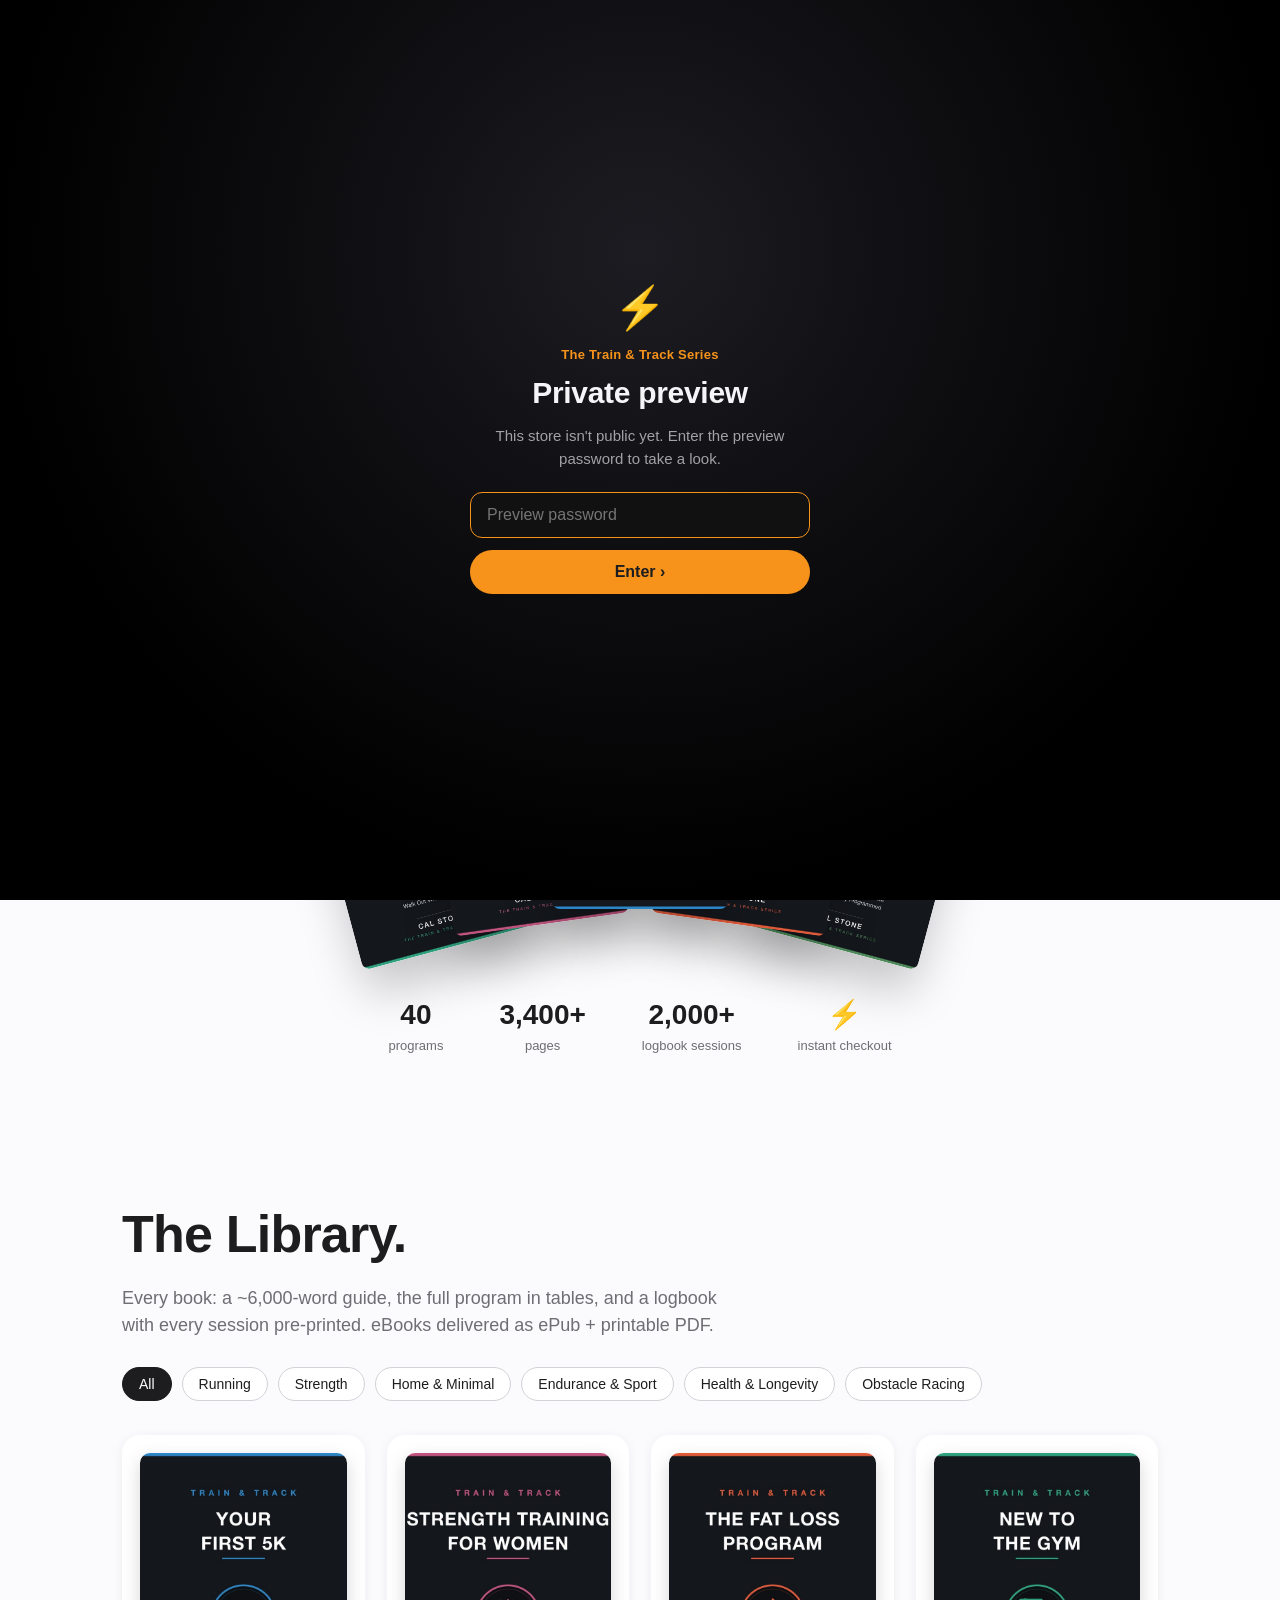
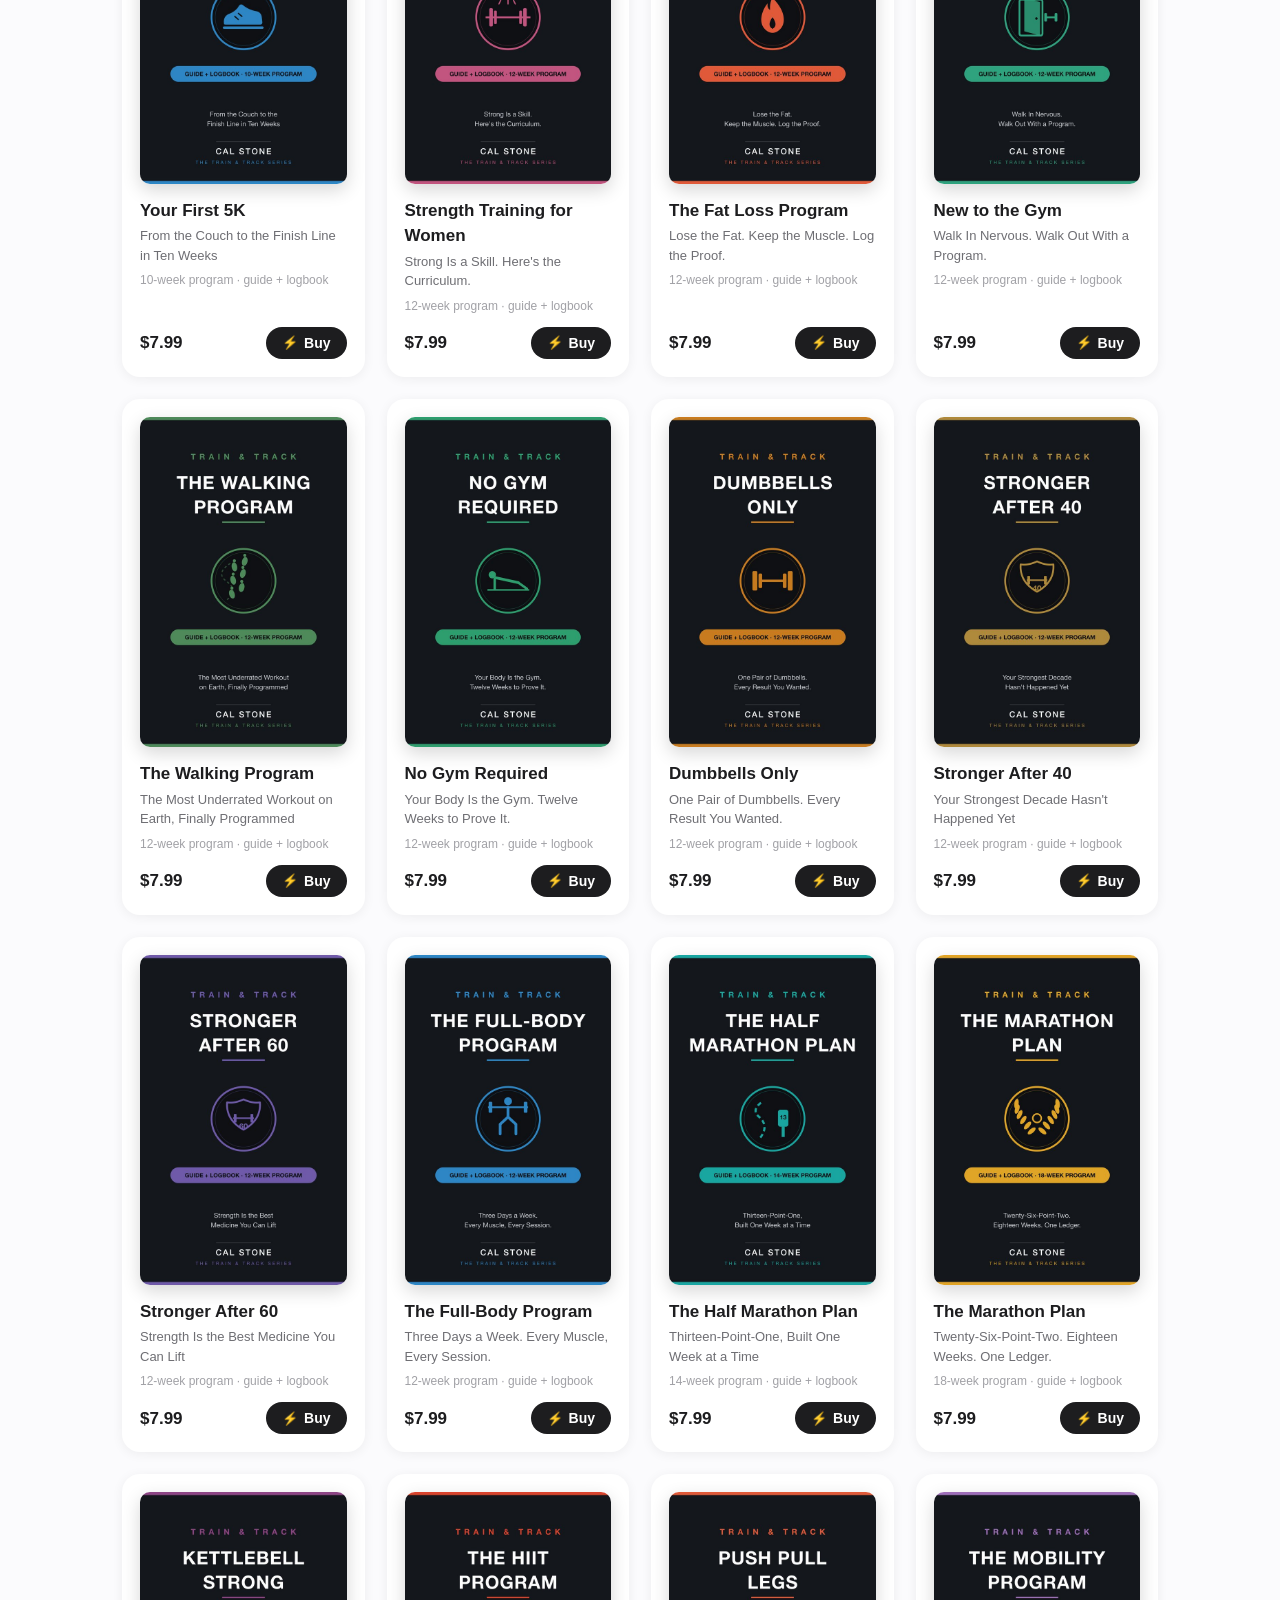
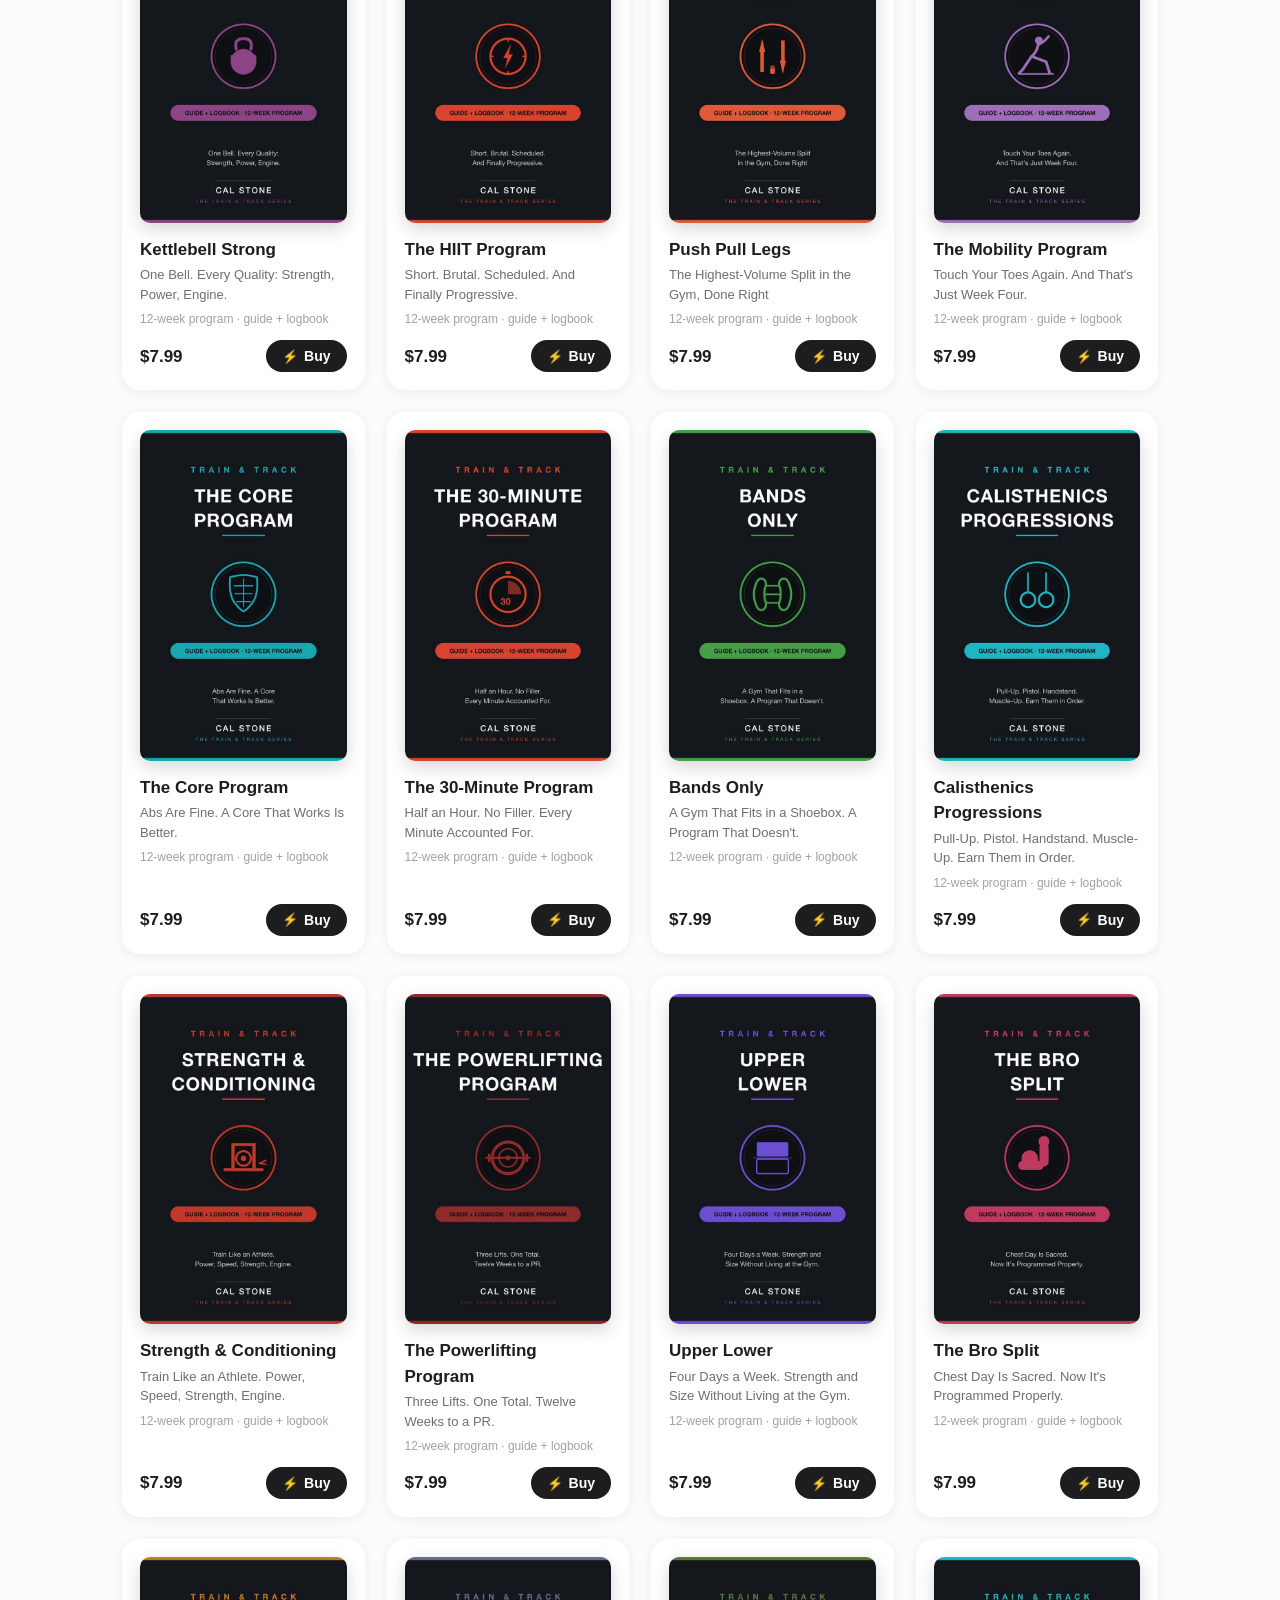
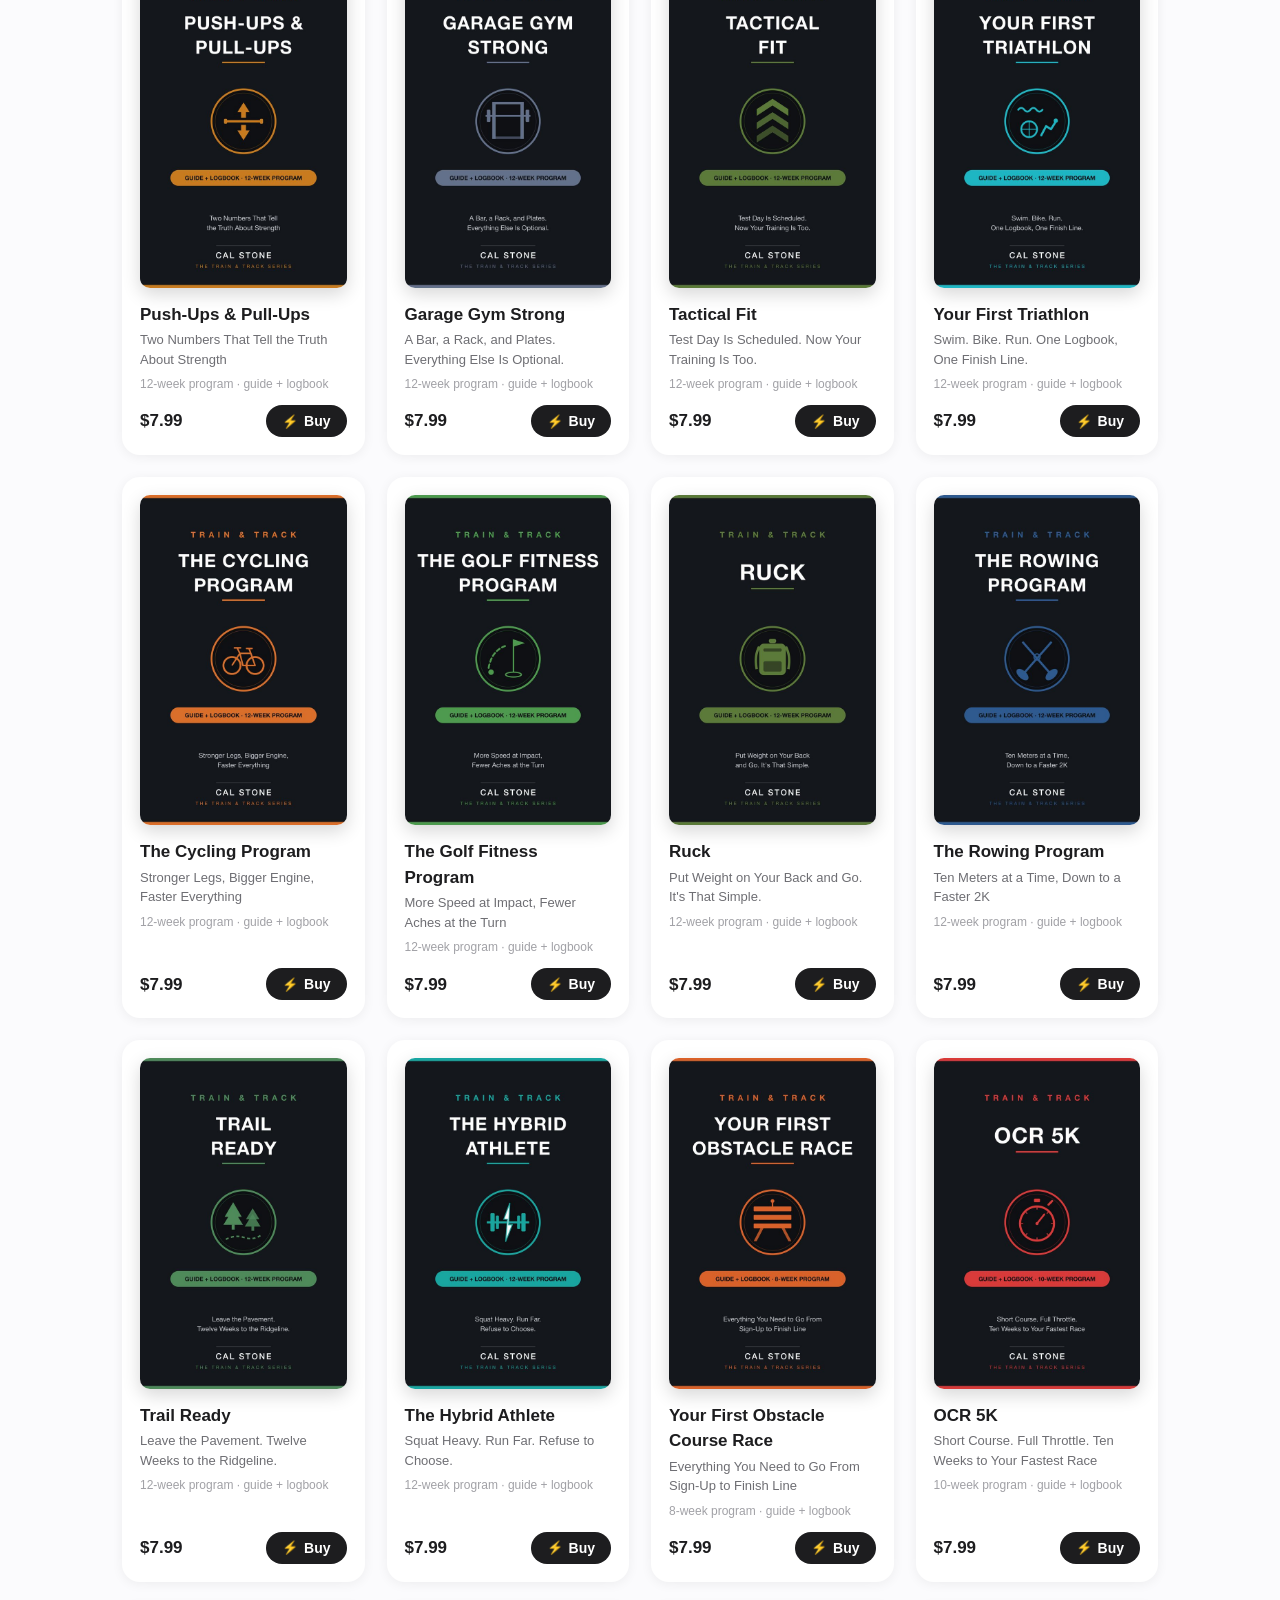
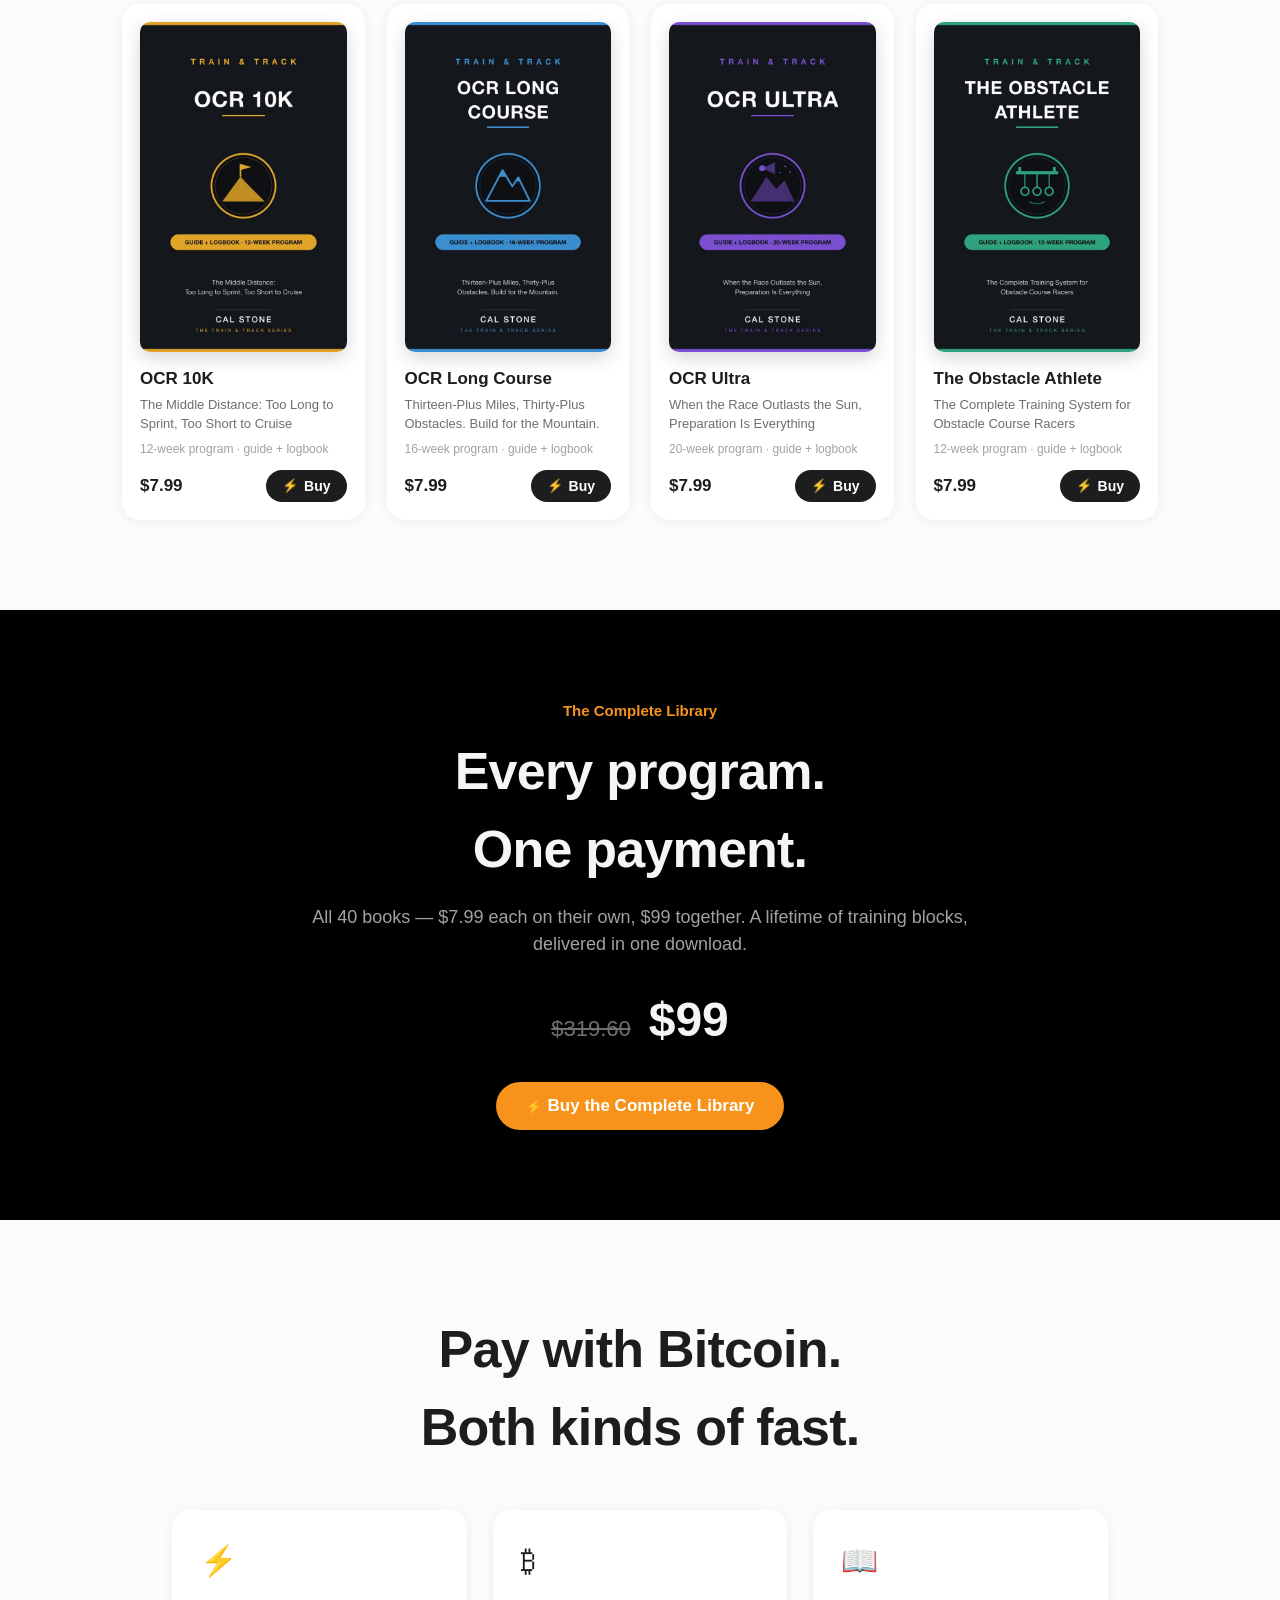
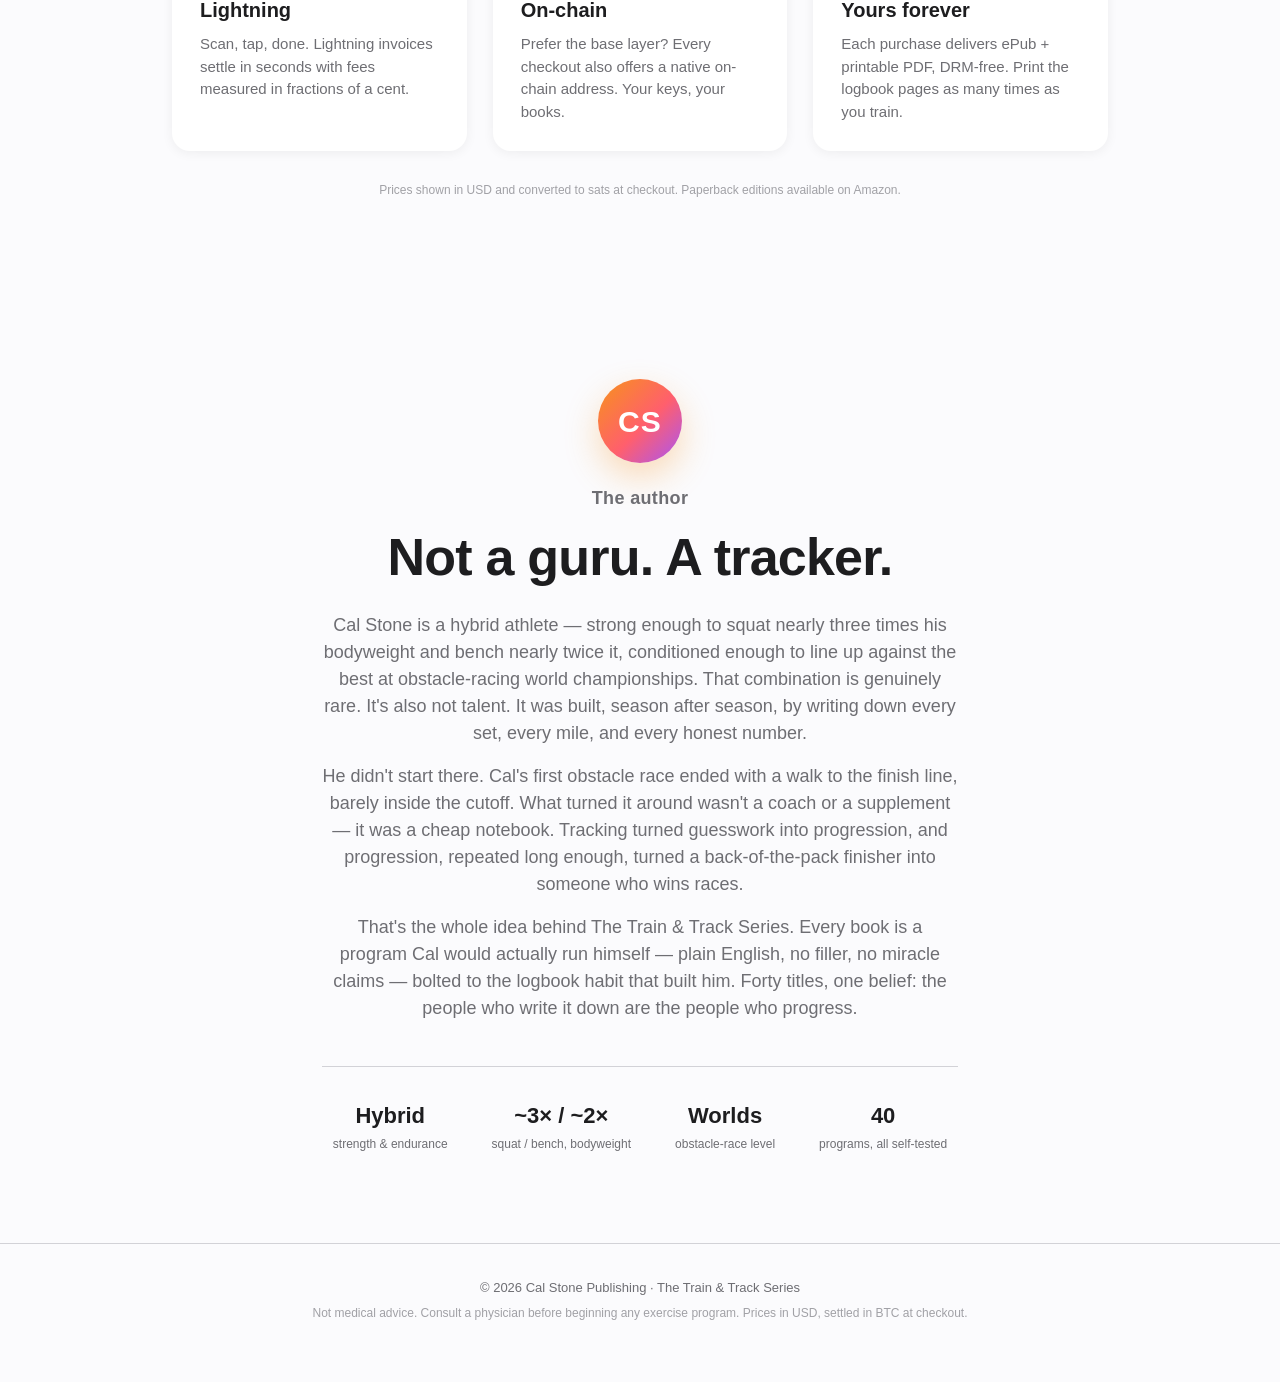
==== commit 517e49ca: "Update storefront preview 2026-07-03 09:51" ====
--- a/index.html
+++ b/index.html
@@ -587,12 +587,26 @@
   </section>
 
   <section class="about" id="about">
-    <h2 class="reveal">About Cal Stone.</h2>
-    <p class="reveal">Cal has benched nearly twice his bodyweight and squatted nearly three times it — and he still
-    remembers barely finishing his first obstacle course race. The years between those two facts were built on one
-    habit: writing every session down. He went on to win races and compete at world championships, and the logbook
-    came with him the whole way. The Train &amp; Track Series is that habit, turned into books: honest programs,
-    plain English, and a pre-printed page for every session so the tracking happens by default.</p>
+    <div class="cs-monogram reveal">CS</div>
+    <p class="eyebrow reveal">The author</p>
+    <h2 class="reveal">Not a guru. A tracker.</h2>
+    <p class="reveal">Cal Stone is a hybrid athlete — strong enough to squat nearly three times his bodyweight
+    and bench nearly twice it, conditioned enough to line up against the best at obstacle-racing world
+    championships. That combination is genuinely rare. It's also not talent. It was built, season after season,
+    by writing down every set, every mile, and every honest number.</p>
+    <p class="reveal">He didn't start there. Cal's first obstacle race ended with a walk to the finish line,
+    barely inside the cutoff. What turned it around wasn't a coach or a supplement — it was a cheap notebook.
+    Tracking turned guesswork into progression, and progression, repeated long enough, turned a back-of-the-pack
+    finisher into someone who wins races.</p>
+    <p class="reveal">That's the whole idea behind The Train &amp; Track Series. Every book is a program Cal
+    would actually run himself — plain English, no filler, no miracle claims — bolted to the logbook habit that
+    built him. Forty titles, one belief: the people who write it down are the people who progress.</p>
+    <div class="about-facts reveal">
+      <div><strong>Hybrid</strong><span>strength &amp; endurance</span></div>
+      <div><strong>~3× / ~2×</strong><span>squat / bench, bodyweight</span></div>
+      <div><strong>Worlds</strong><span>obstacle-race level</span></div>
+      <div><strong>40</strong><span>programs, all self-tested</span></div>
+    </div>
   </section>
 </main>
 
--- a/style.css
+++ b/style.css
@@ -104,8 +104,20 @@
 .fine { color: #a1a1a6; font-size: 12px; margin-top: 30px; }
 
 /* about + footer */
-.about { max-width: 680px; margin: 0 auto; }
+.about { max-width: 680px; margin: 0 auto; text-align: center; }
 .about p { color: var(--gray); font-size: 18px; margin-top: 16px; }
+.about .eyebrow { margin-top: 4px; }
+.about h2 { margin-top: 6px; }
+.cs-monogram { width: 84px; height: 84px; border-radius: 50%; margin: 0 auto 22px;
+  display: flex; align-items: center; justify-content: center;
+  font-size: 30px; font-weight: 700; letter-spacing: .04em; color: #fff;
+  background: linear-gradient(135deg, #f7931a 0%, #ff5f6d 55%, #a855f7 100%);
+  box-shadow: 0 14px 34px rgba(247,147,26,.30); }
+.about-facts { display: flex; justify-content: center; gap: 44px; flex-wrap: wrap;
+  margin-top: 44px; padding-top: 32px; border-top: 1px solid var(--line); }
+.about-facts div { display: flex; flex-direction: column; }
+.about-facts strong { font-size: 22px; font-weight: 700; }
+.about-facts span { font-size: 12px; color: var(--gray); margin-top: 3px; }
 footer { border-top: 1px solid var(--line); padding: 34px 22px 60px; text-align: center;
   color: var(--gray); font-size: 13px; }
 footer .fine { margin-top: 6px; }
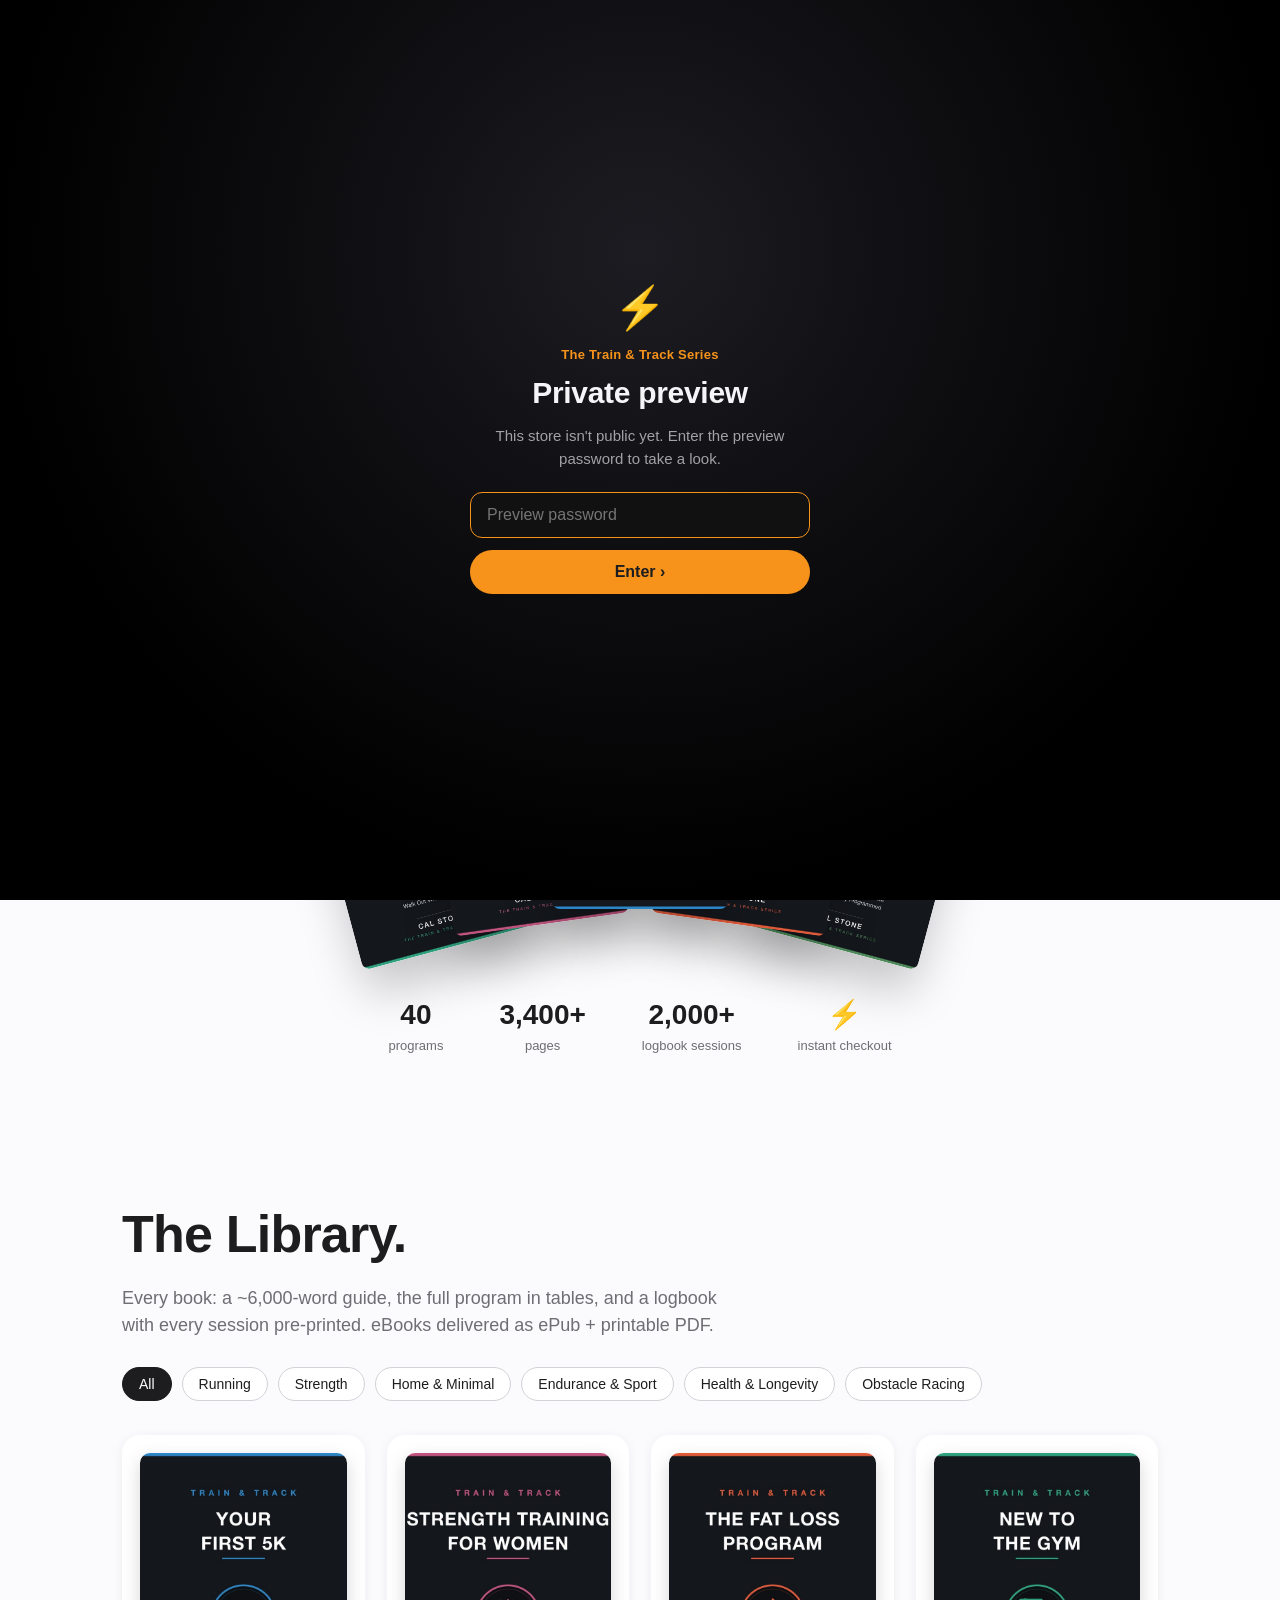
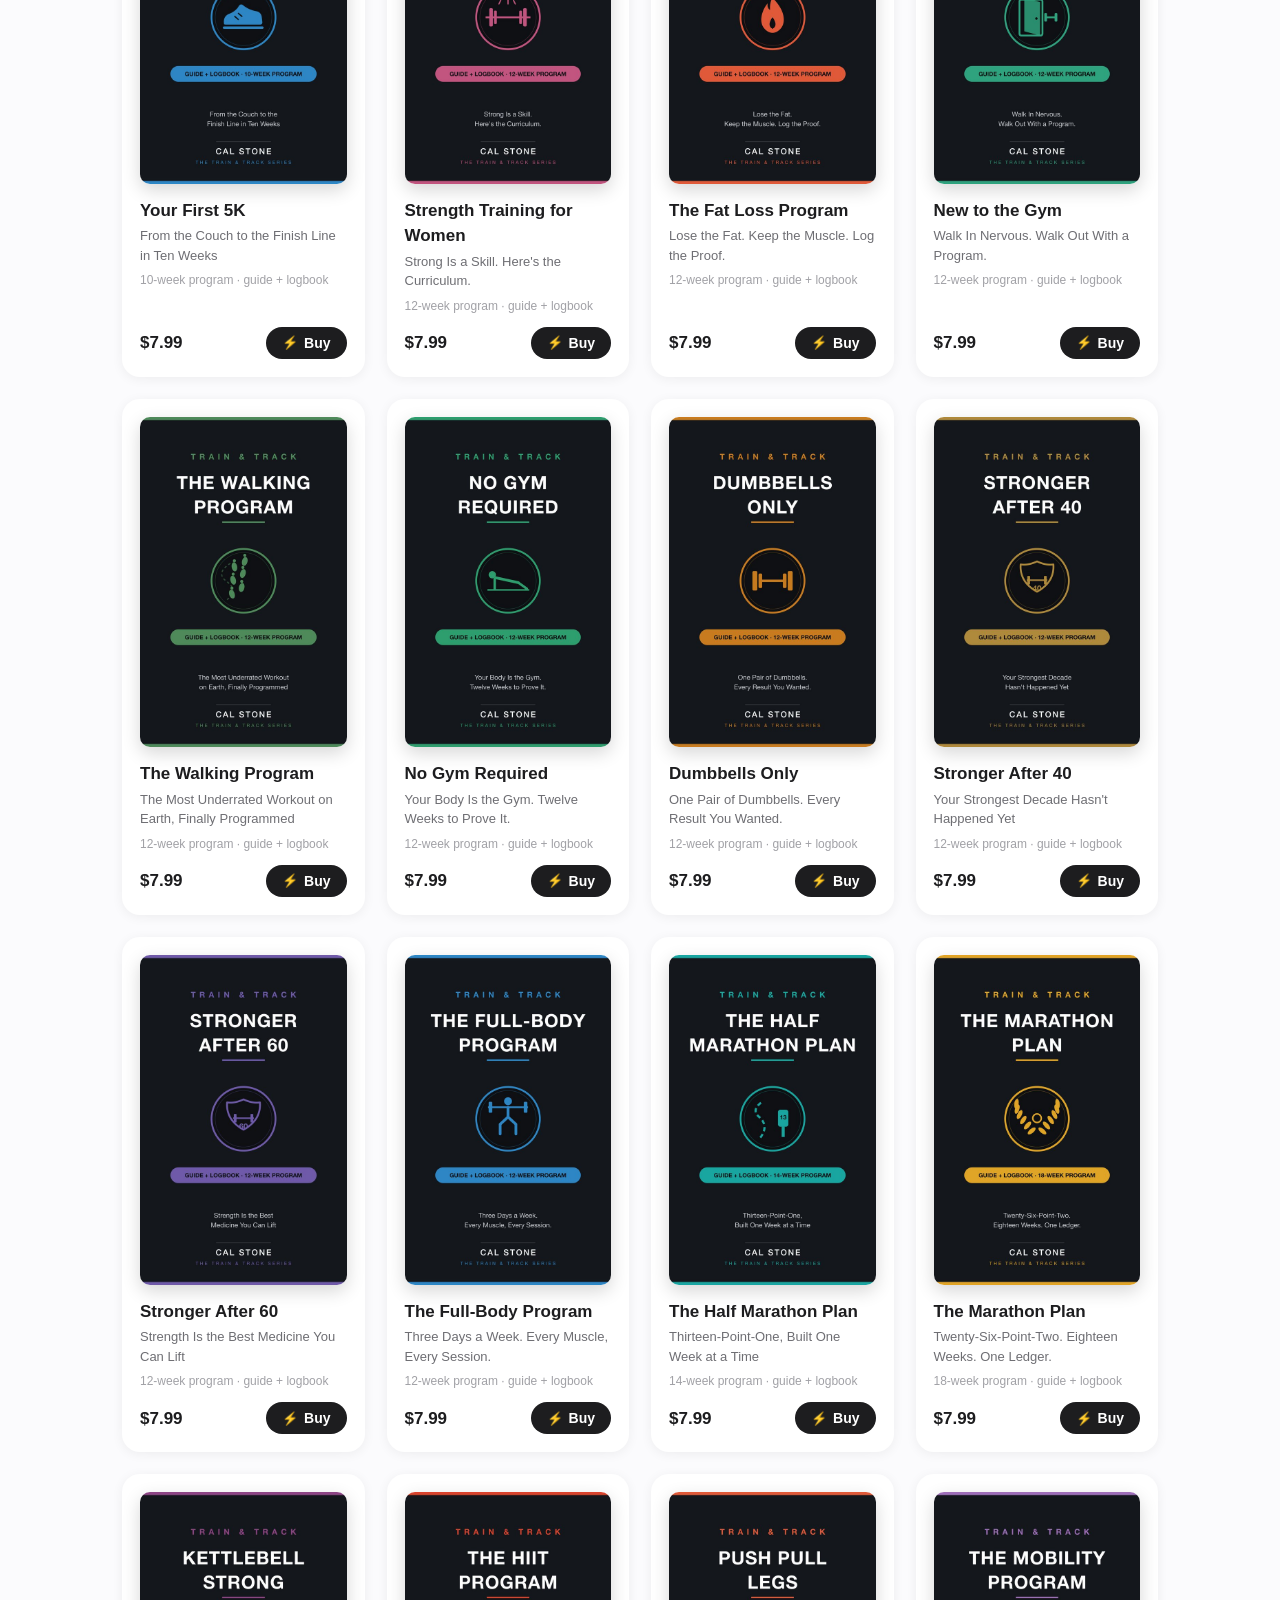
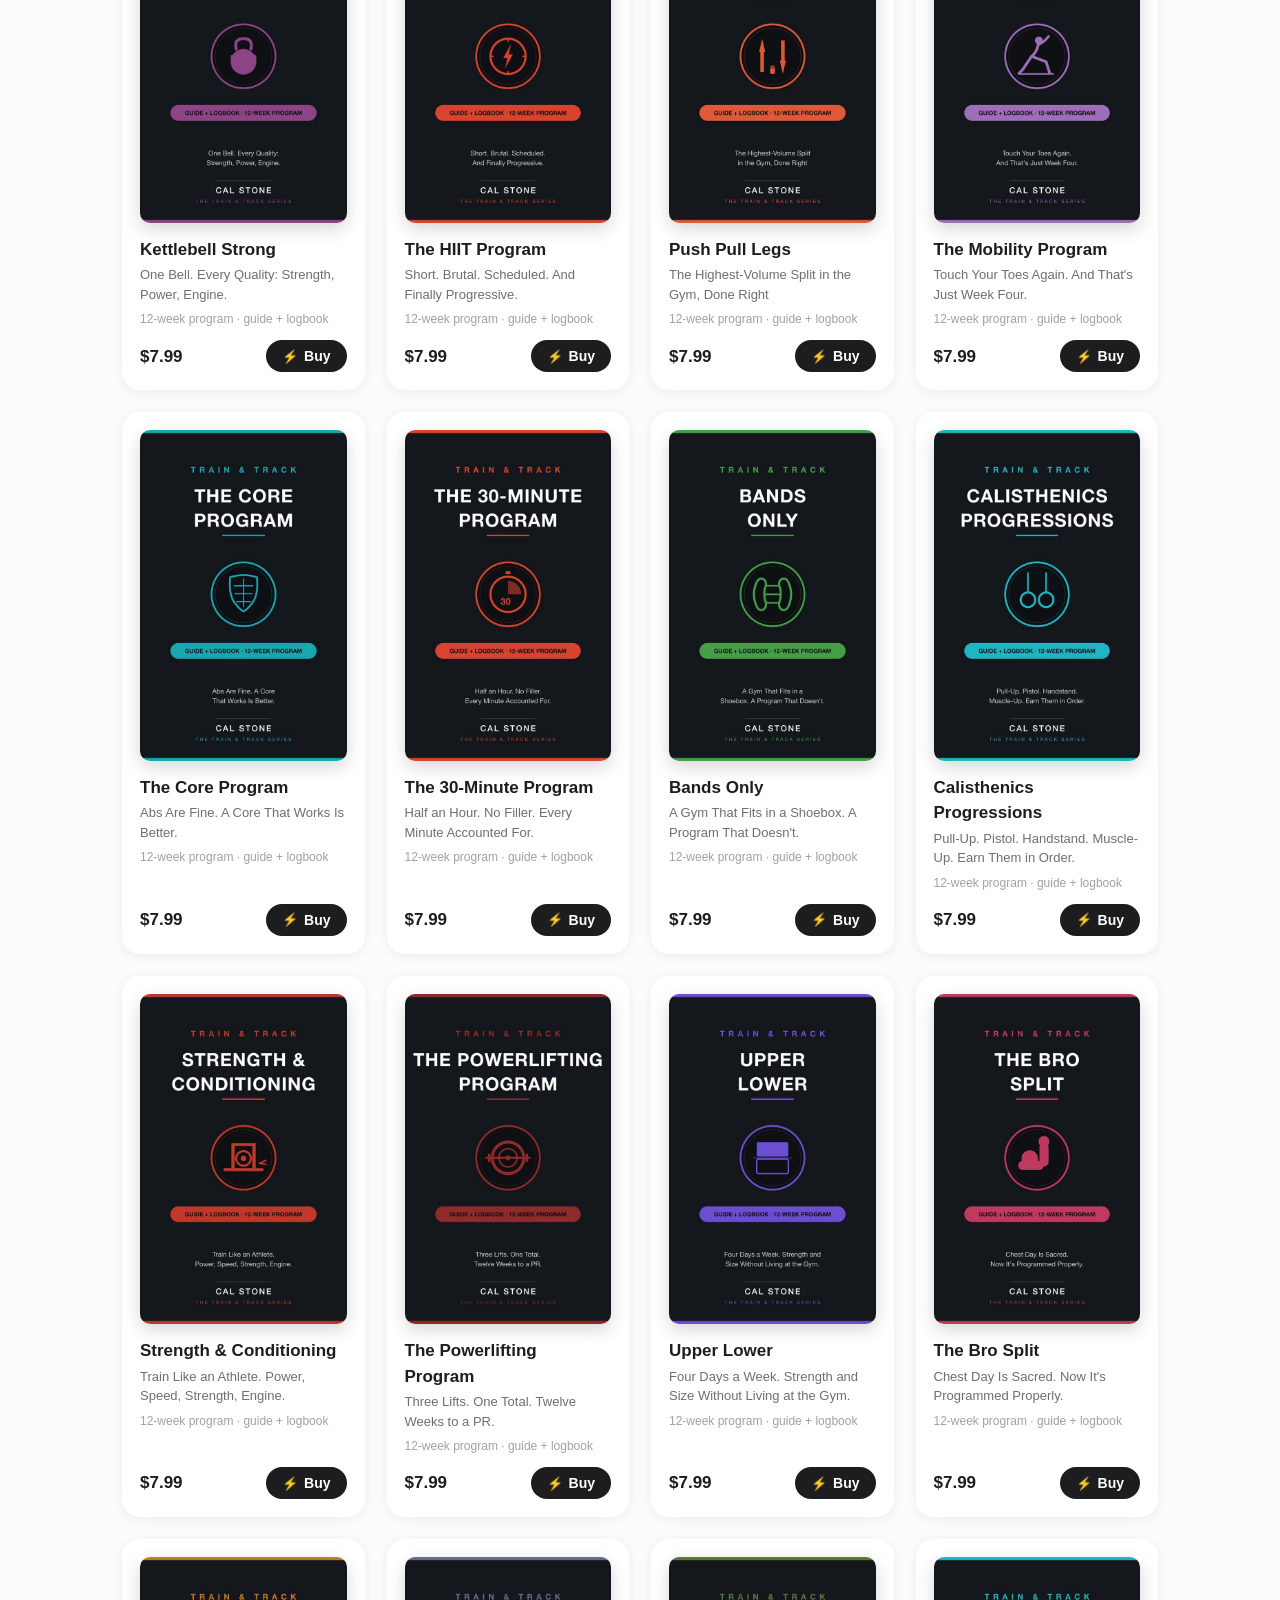
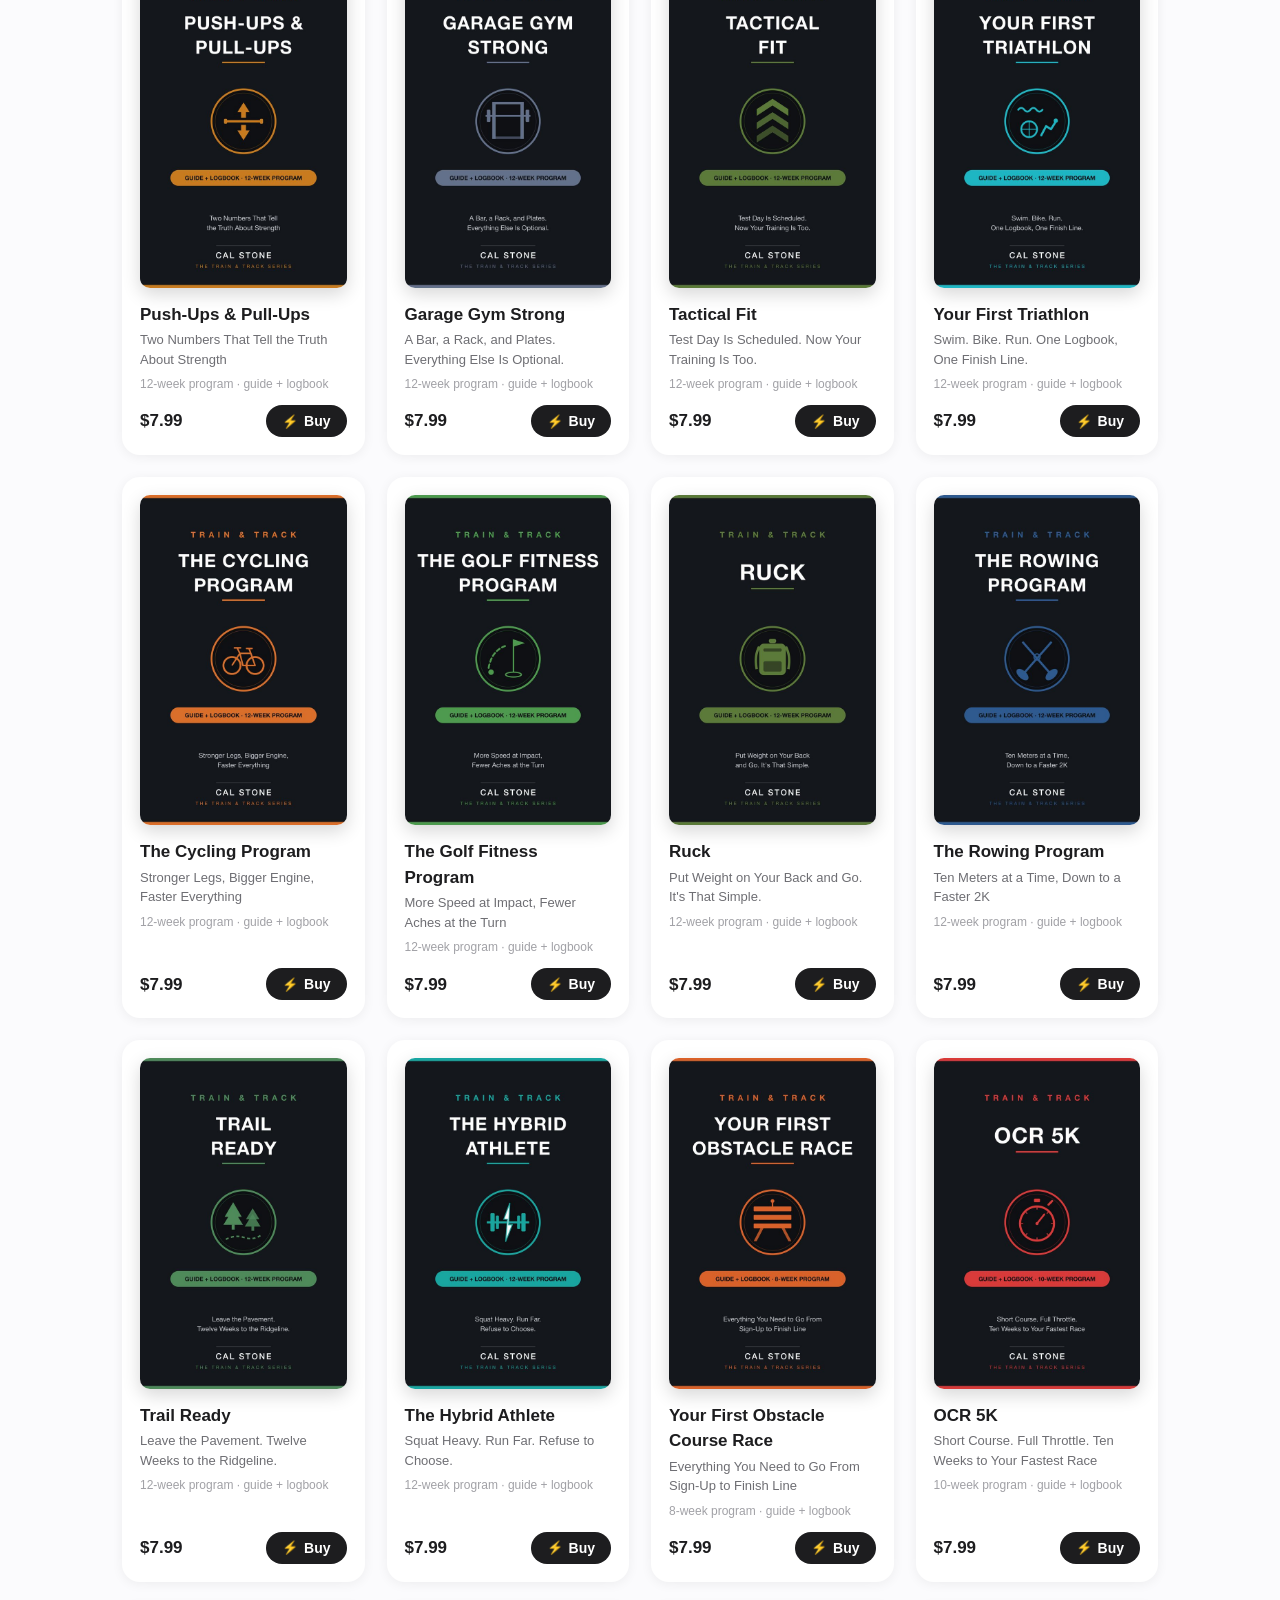
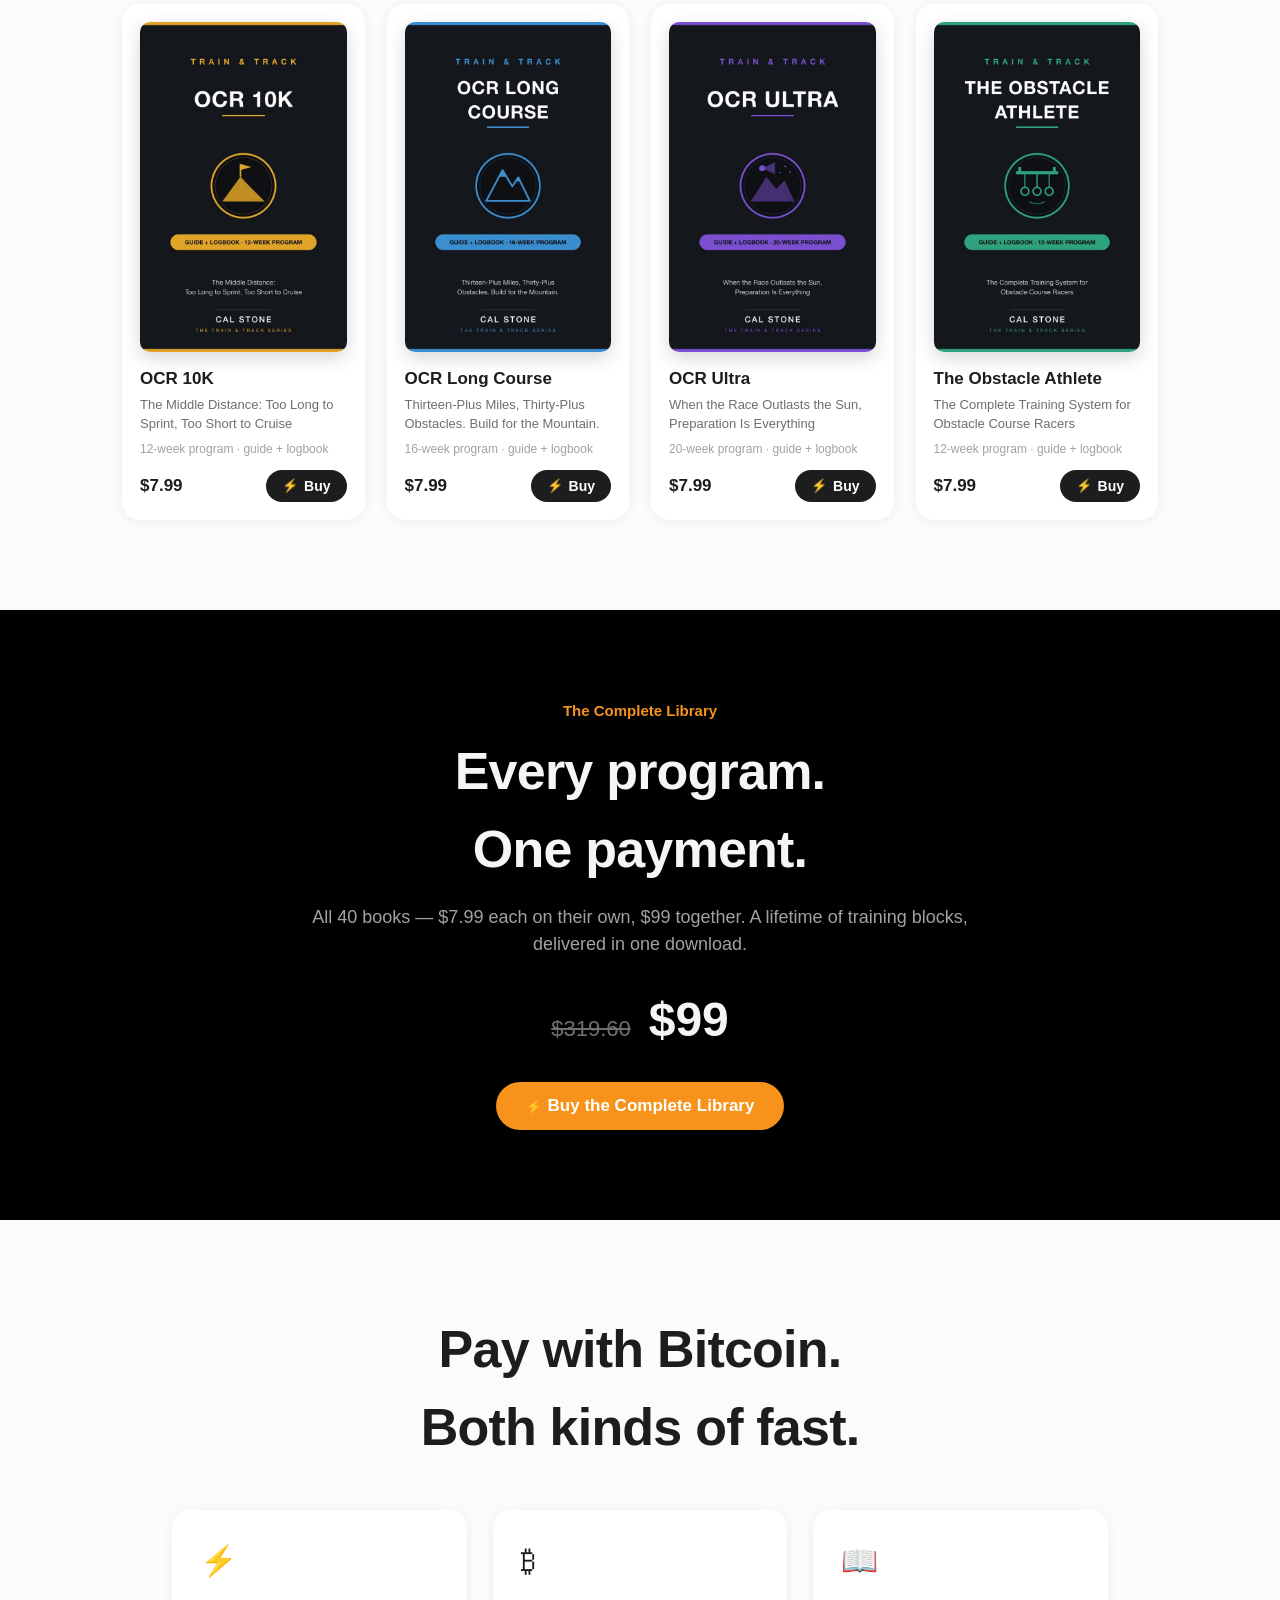
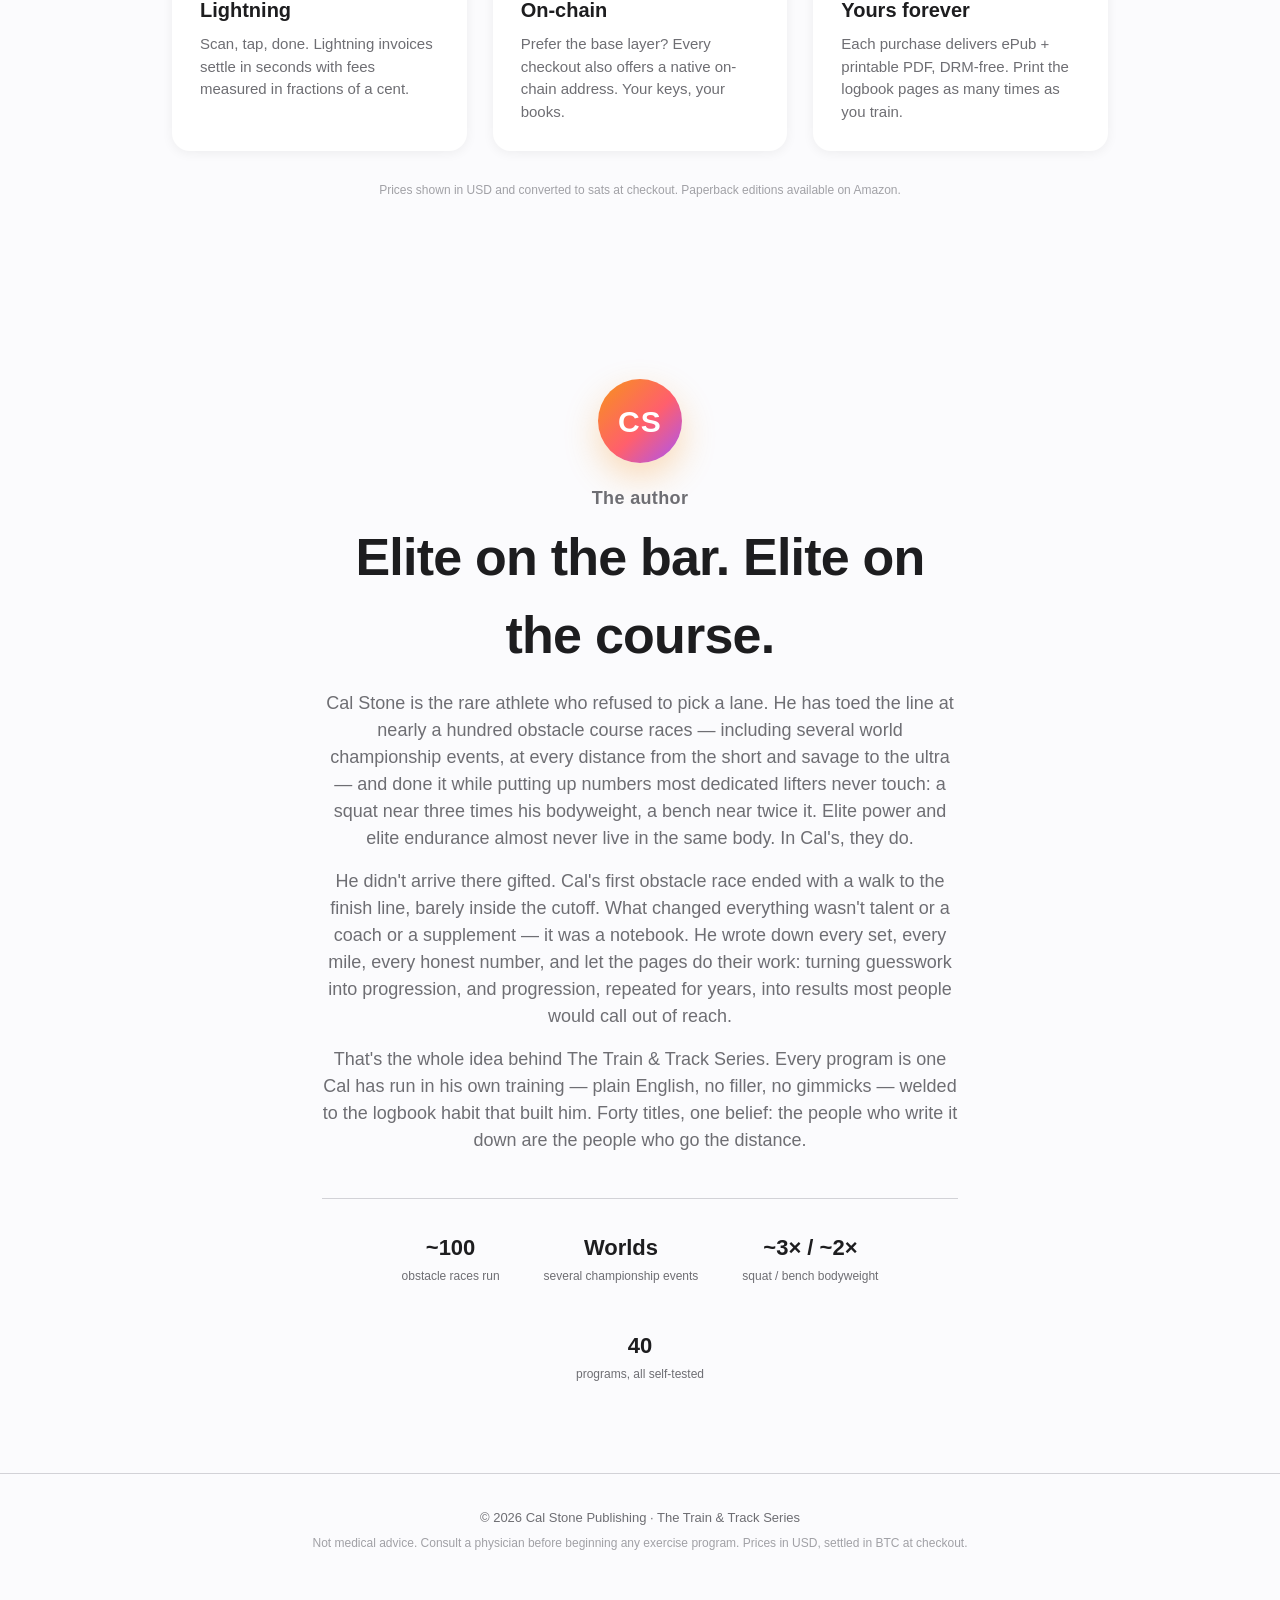
==== commit 14f22a7f: "Update storefront preview 2026-07-03 15:23" ====
--- a/index.html
+++ b/index.html
@@ -589,22 +589,24 @@
   <section class="about" id="about">
     <div class="cs-monogram reveal">CS</div>
     <p class="eyebrow reveal">The author</p>
-    <h2 class="reveal">Not a guru. A tracker.</h2>
-    <p class="reveal">Cal Stone is a hybrid athlete — strong enough to squat nearly three times his bodyweight
-    and bench nearly twice it, conditioned enough to line up against the best at obstacle-racing world
-    championships. That combination is genuinely rare. It's also not talent. It was built, season after season,
-    by writing down every set, every mile, and every honest number.</p>
-    <p class="reveal">He didn't start there. Cal's first obstacle race ended with a walk to the finish line,
-    barely inside the cutoff. What turned it around wasn't a coach or a supplement — it was a cheap notebook.
-    Tracking turned guesswork into progression, and progression, repeated long enough, turned a back-of-the-pack
-    finisher into someone who wins races.</p>
-    <p class="reveal">That's the whole idea behind The Train &amp; Track Series. Every book is a program Cal
-    would actually run himself — plain English, no filler, no miracle claims — bolted to the logbook habit that
-    built him. Forty titles, one belief: the people who write it down are the people who progress.</p>
+    <h2 class="reveal">Elite on the bar. Elite on the course.</h2>
+    <p class="reveal">Cal Stone is the rare athlete who refused to pick a lane. He has toed the line at nearly a
+    hundred obstacle course races — including several world championship events, at every distance from the short
+    and savage to the ultra — and done it while putting up numbers most dedicated lifters never touch: a squat
+    near three times his bodyweight, a bench near twice it. Elite power and elite endurance almost never live in
+    the same body. In Cal's, they do.</p>
+    <p class="reveal">He didn't arrive there gifted. Cal's first obstacle race ended with a walk to the finish
+    line, barely inside the cutoff. What changed everything wasn't talent or a coach or a supplement — it was a
+    notebook. He wrote down every set, every mile, every honest number, and let the pages do their work: turning
+    guesswork into progression, and progression, repeated for years, into results most people would call out of
+    reach.</p>
+    <p class="reveal">That's the whole idea behind The Train &amp; Track Series. Every program is one Cal has run
+    in his own training — plain English, no filler, no gimmicks — welded to the logbook habit that built him.
+    Forty titles, one belief: the people who write it down are the people who go the distance.</p>
     <div class="about-facts reveal">
-      <div><strong>Hybrid</strong><span>strength &amp; endurance</span></div>
-      <div><strong>~3× / ~2×</strong><span>squat / bench, bodyweight</span></div>
-      <div><strong>Worlds</strong><span>obstacle-race level</span></div>
+      <div><strong>~100</strong><span>obstacle races run</span></div>
+      <div><strong>Worlds</strong><span>several championship events</span></div>
+      <div><strong>~3× / ~2×</strong><span>squat / bench bodyweight</span></div>
       <div><strong>40</strong><span>programs, all self-tested</span></div>
     </div>
   </section>
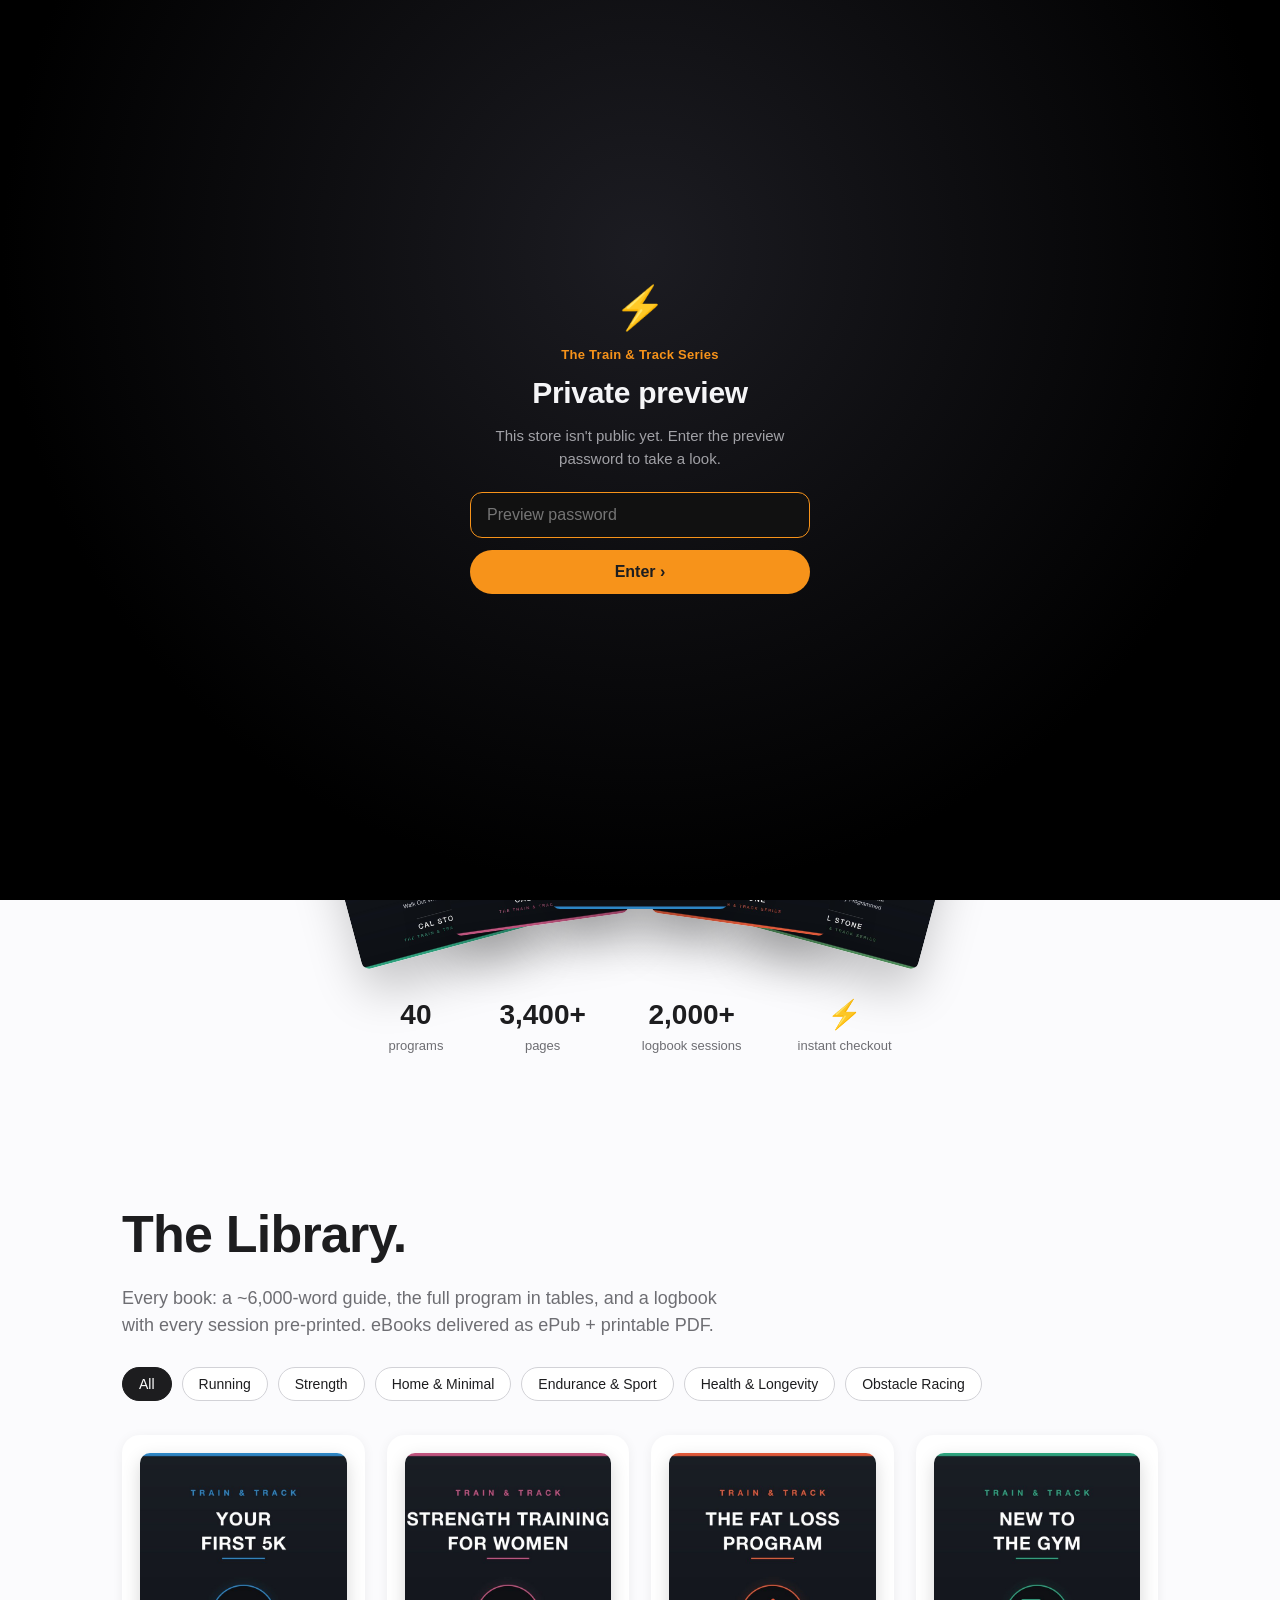
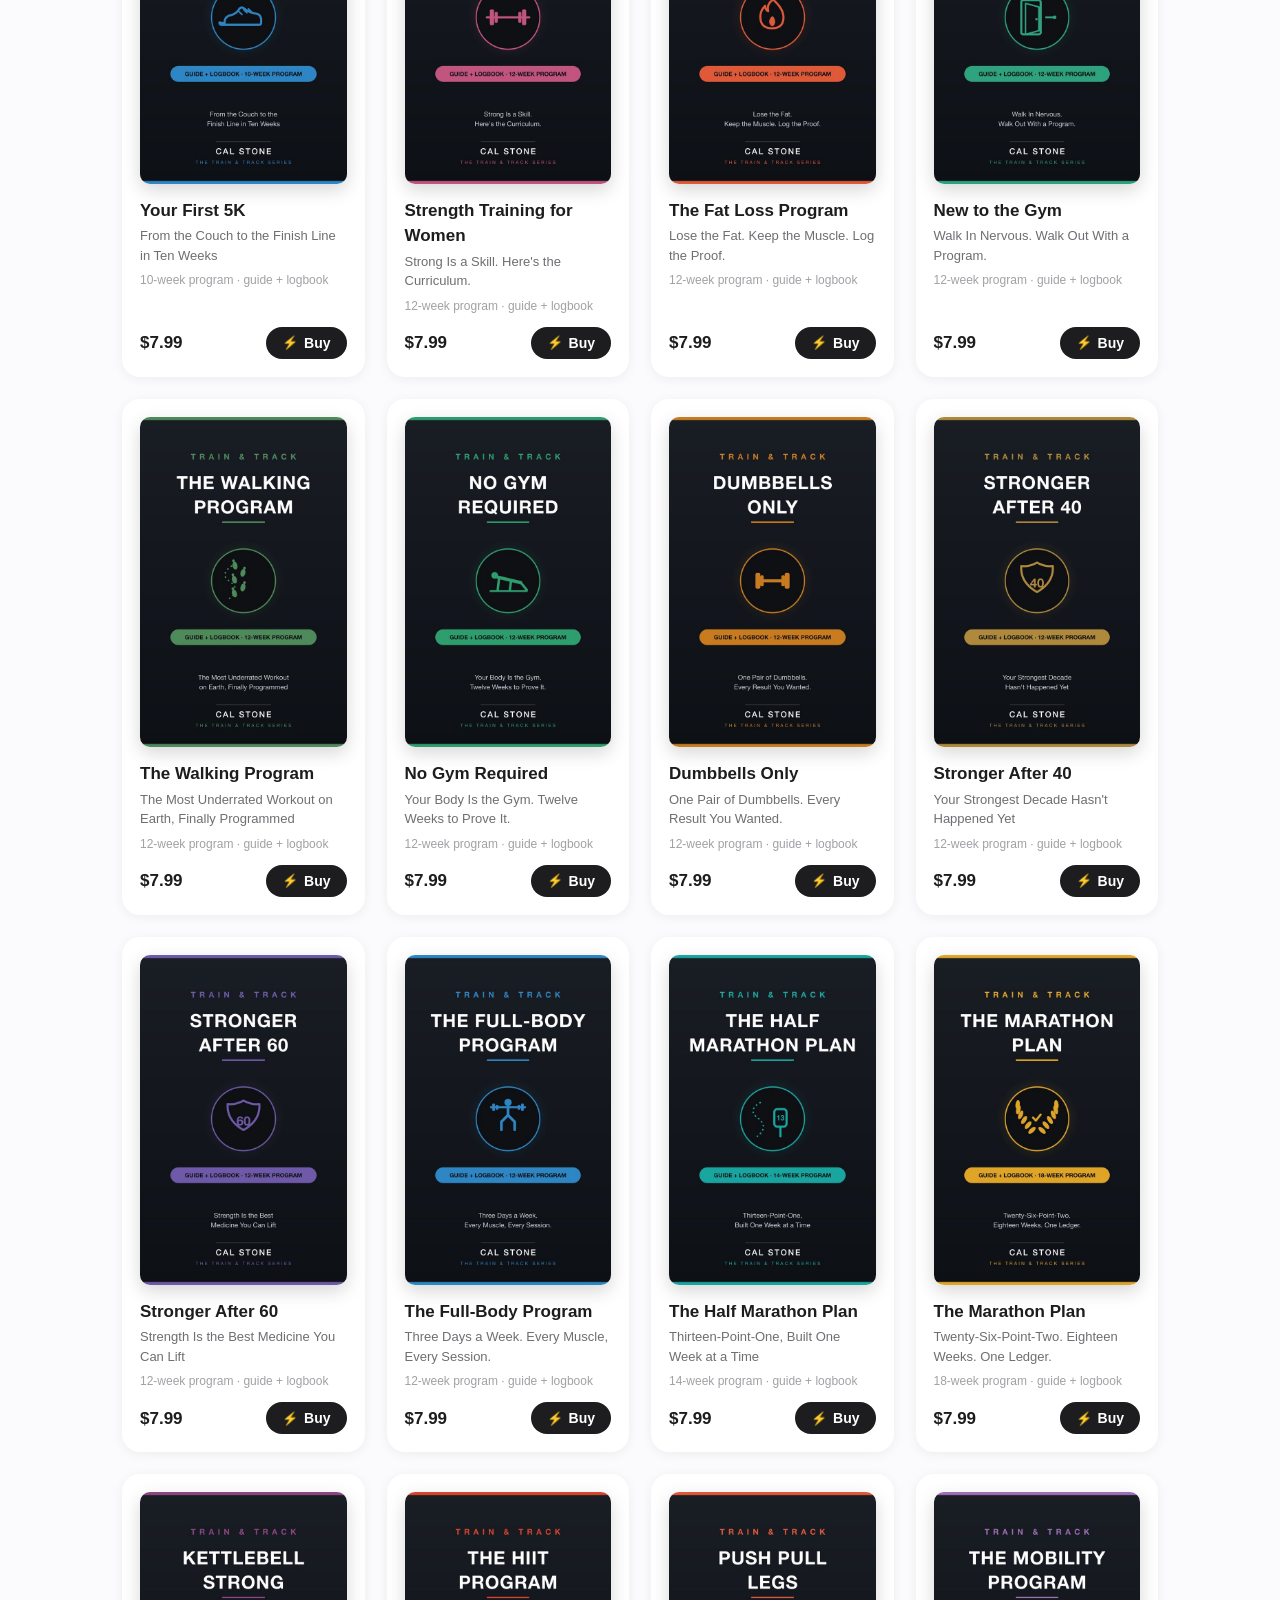
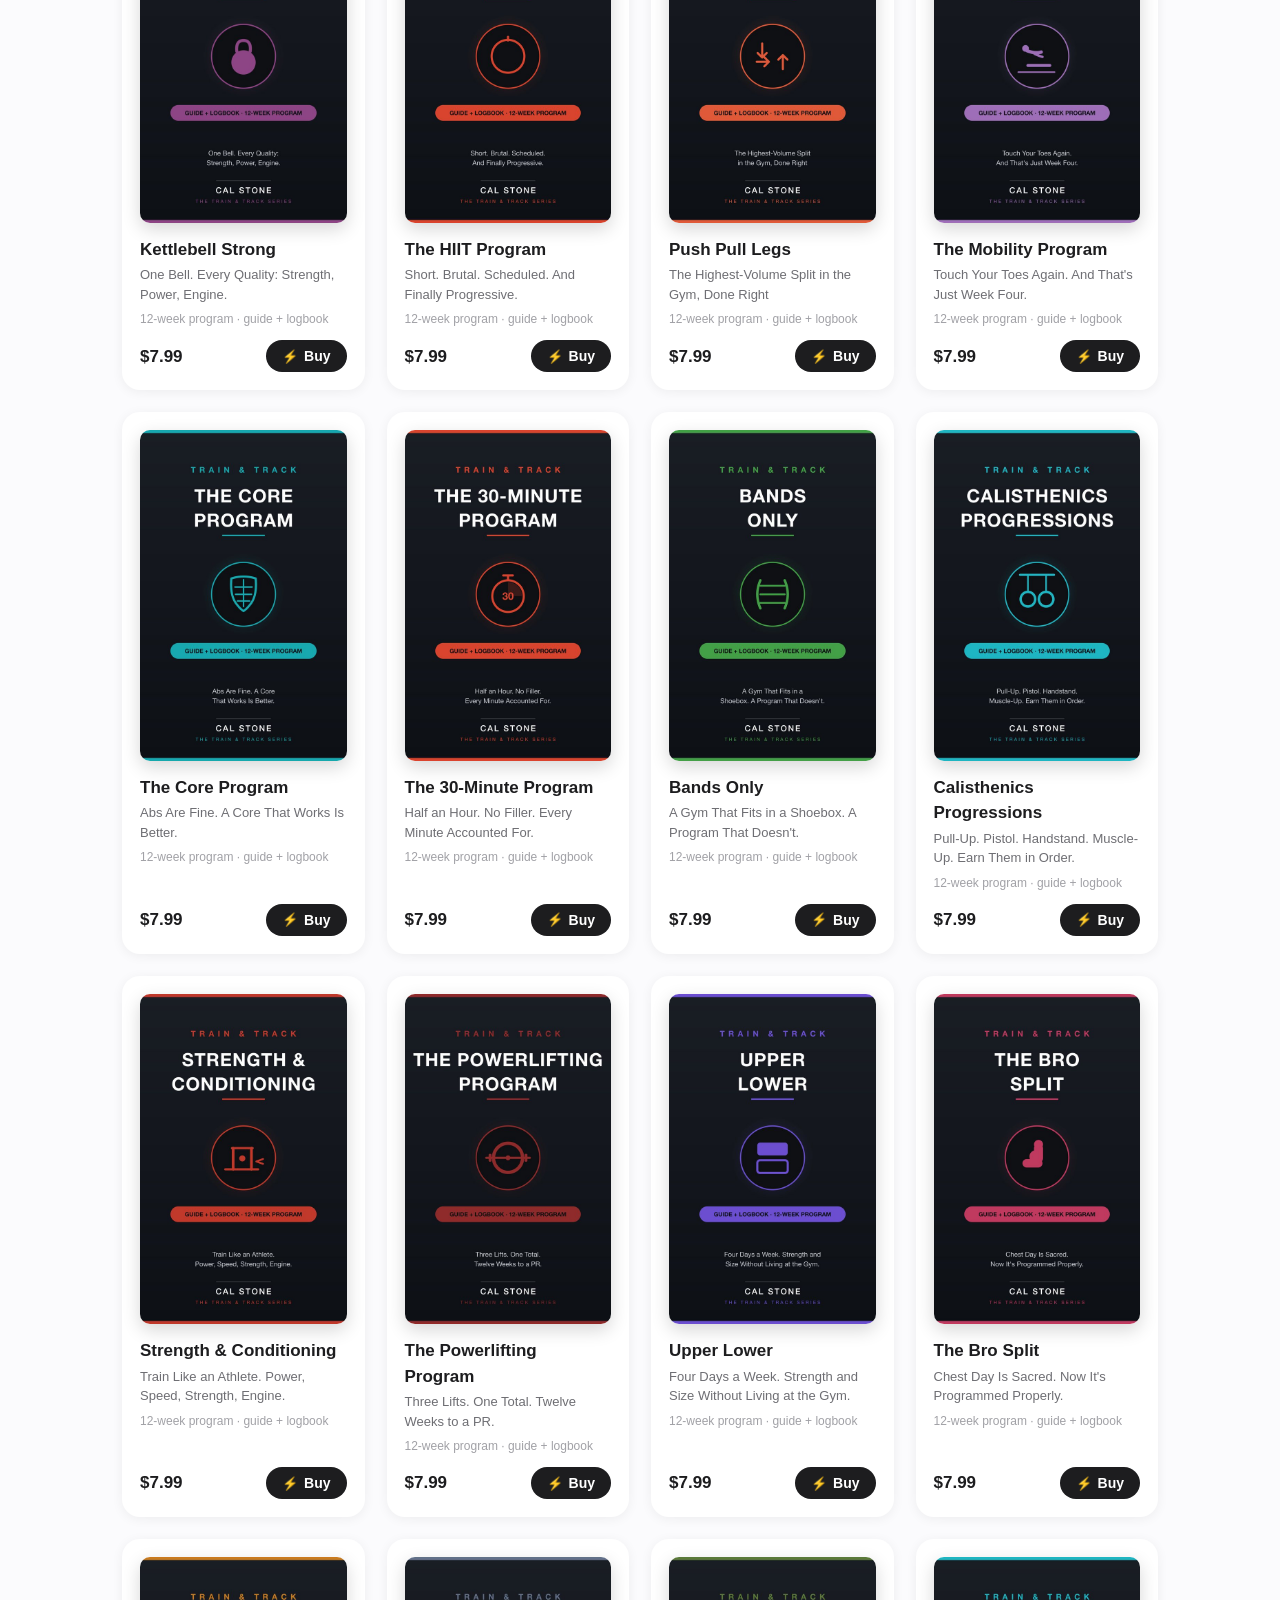
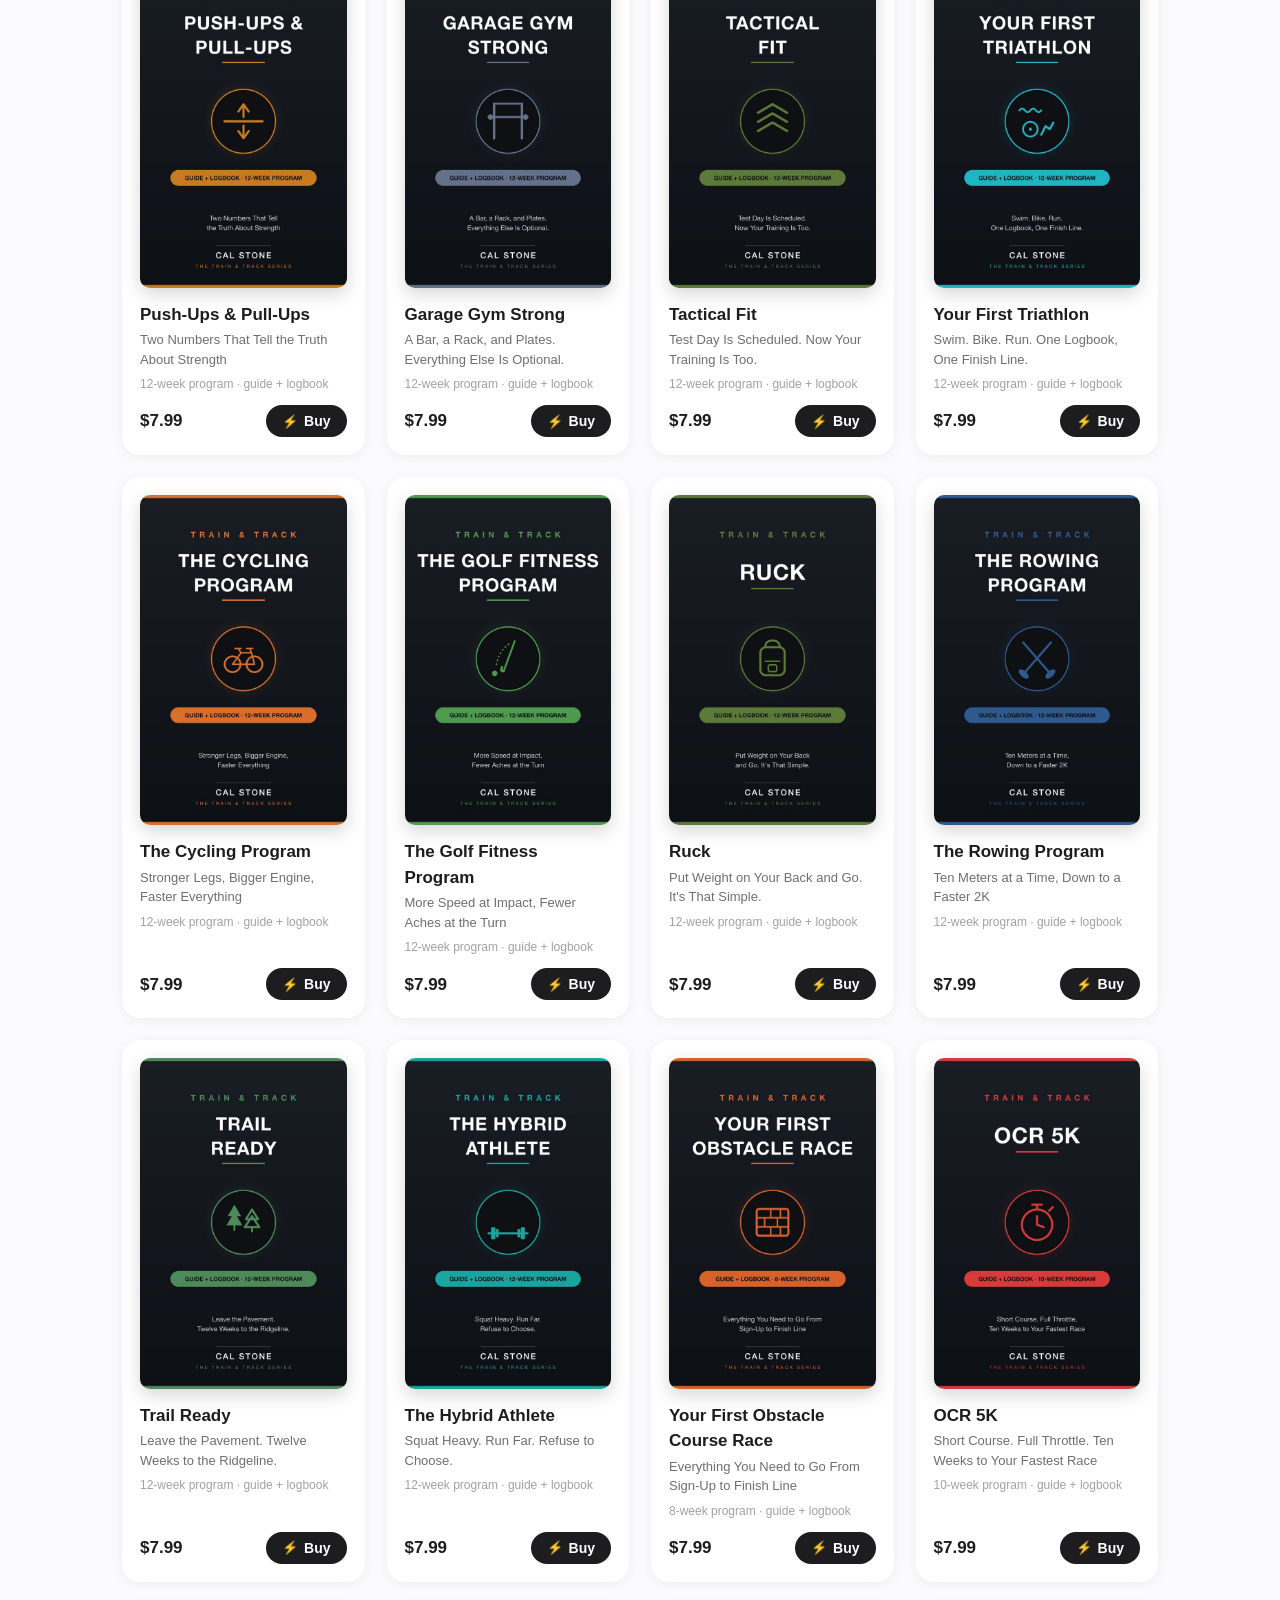
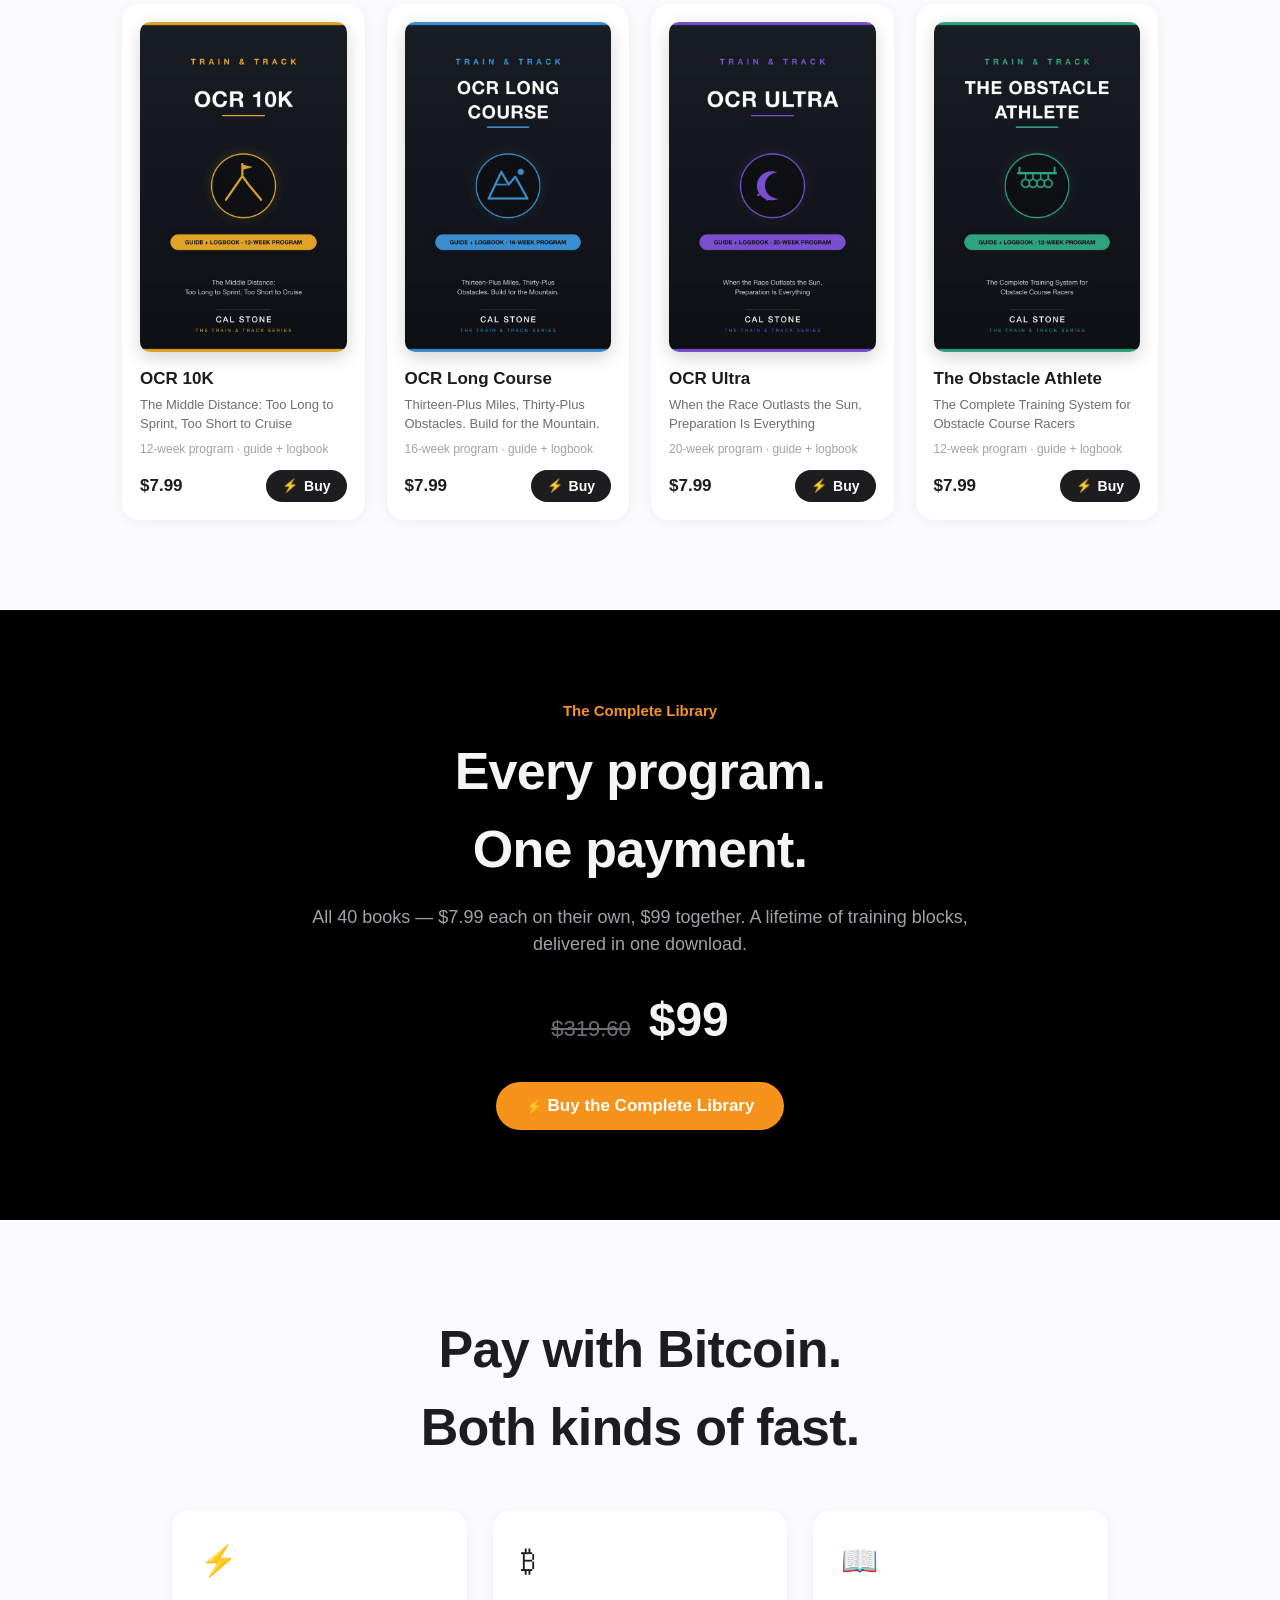
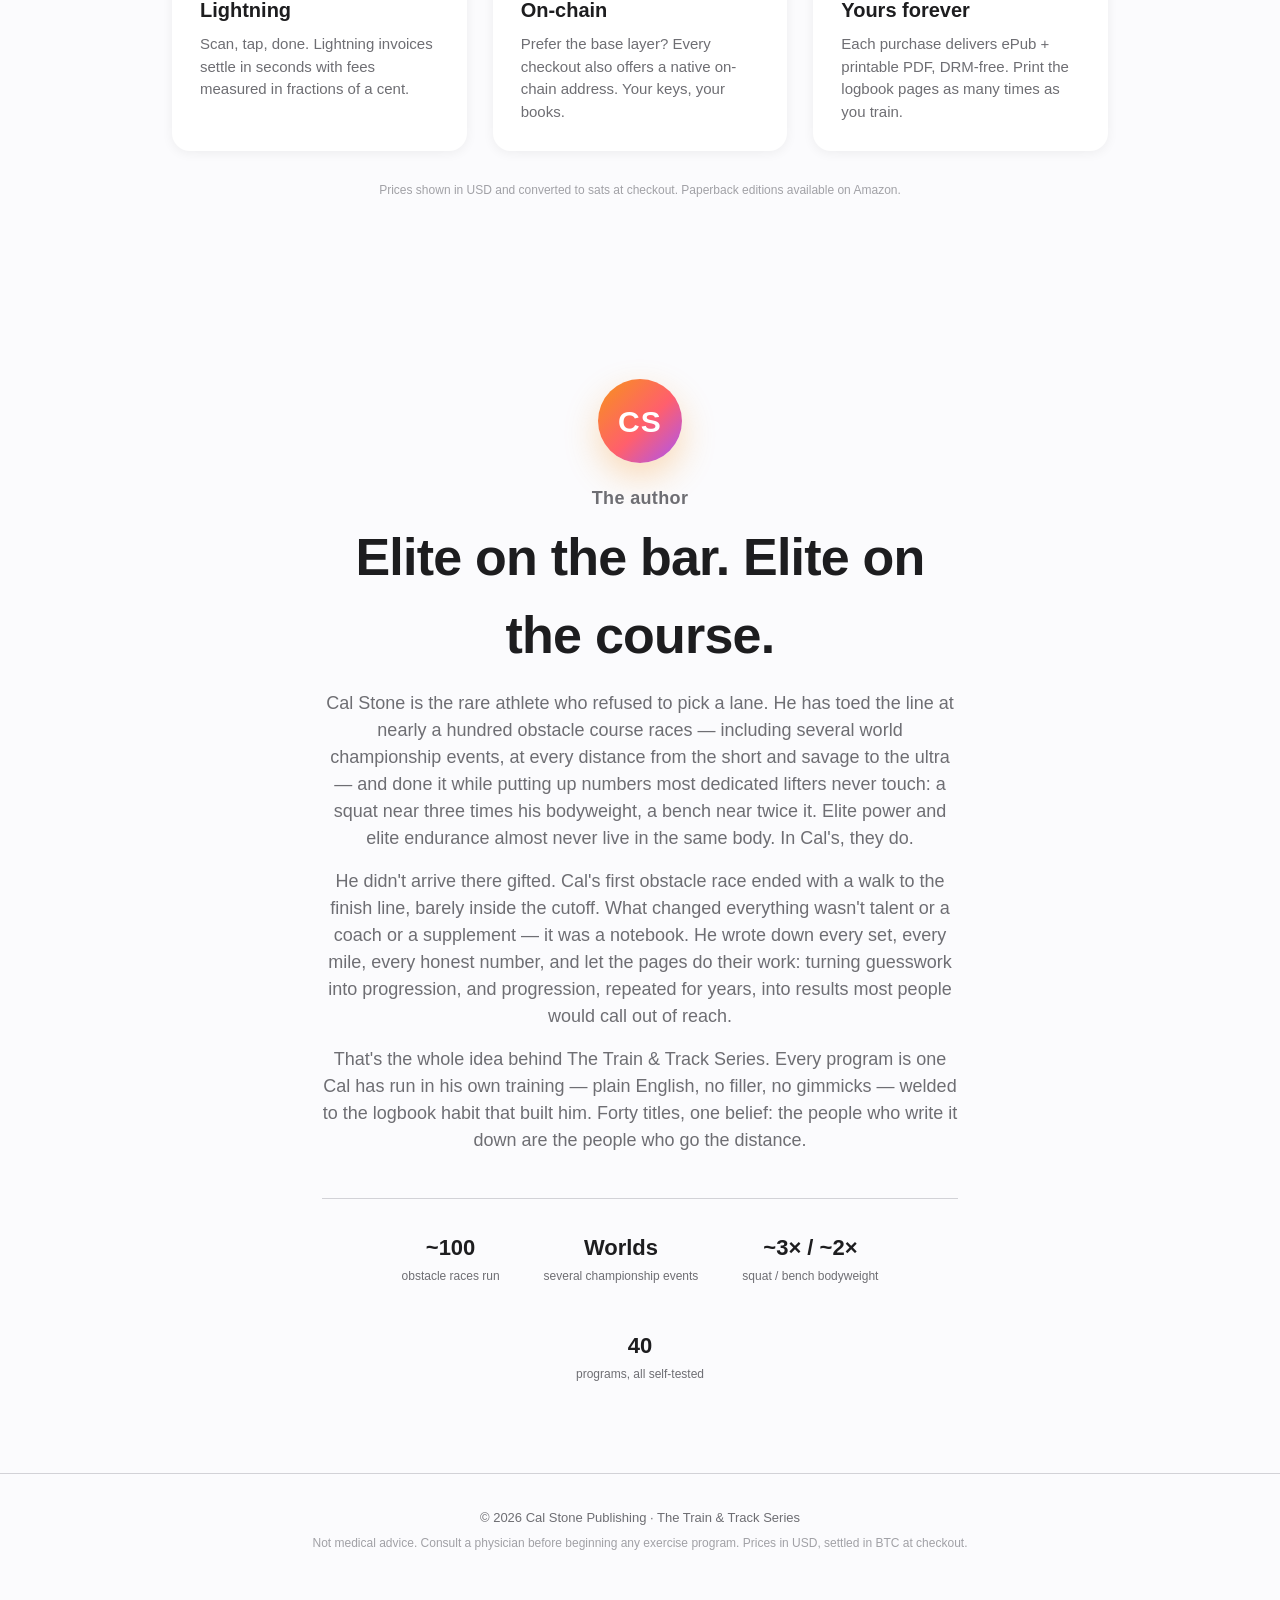
==== commit 434f9beb: "Update storefront preview 2026-07-09 18:55" ====
--- a/index.html
+++ b/index.html
@@ -5,6 +5,14 @@
 <meta name="viewport" content="width=device-width, initial-scale=1" />
 <title>Cal Stone — The Train &amp; Track Series</title>
 <meta name="description" content="40 complete training programs, each with a built-in logbook. Pay with Bitcoin — Lightning or on-chain." />
+<link rel="icon" type="image/png" sizes="32x32" href="favicon-32.png" />
+<link rel="icon" type="image/png" sizes="16x16" href="favicon-16.png" />
+<link rel="apple-touch-icon" href="apple-touch-icon.png" />
+<link rel="manifest" href="manifest.webmanifest" />
+<meta name="theme-color" content="#fbfbfd" />
+<meta name="apple-mobile-web-app-capable" content="yes" />
+<meta name="apple-mobile-web-app-status-bar-style" content="default" />
+<meta name="apple-mobile-web-app-title" content="Cal Stone" />
 <meta name="robots" content="noindex, nofollow" />
 <script>if(sessionStorage.getItem("cs_preview_ok")==="1"){document.documentElement.classList.add("cs-open");}</script>
 <link rel="stylesheet" href="style.css" />
@@ -13,7 +21,7 @@
 
 <nav id="nav">
   <div class="nav-inner">
-    <a class="brand" href="#top">CAL STONE</a>
+    <a class="brand" href="#top"><span class="brand-mark">CS</span>CAL STONE</a>
     <div class="nav-links">
       <a href="#library">Library</a>
       <a href="#bundle">Complete Library</a>
@@ -64,8 +72,8 @@
         <button class="pill" data-filter="Obstacle Racing">Obstacle Racing</button>
     </div>
     <div class="grid" id="grid">
-      <article class="card reveal" data-cat="Running">
-        <div class="cover-wrap"><img loading="lazy" src="covers/first-5k.jpg" alt="Your First 5K book cover" /></div>
+      <article class="card reveal" data-cat="Running" data-dir="first-5k" tabindex="0" role="button" aria-label="Preview Your First 5K">
+        <div class="cover-wrap"><img loading="lazy" src="covers/first-5k.jpg" alt="Your First 5K book cover" /><span class="cover-cta">Look inside</span></div>
         <h3>Your First 5K</h3>
         <p class="card-tag">From the Couch to the Finish Line in Ten Weeks</p>
         <p class="card-meta">10-week program · guide + logbook</p>
@@ -76,8 +84,8 @@
           </button>
         </div>
       </article>
-      <article class="card reveal" data-cat="Strength">
-        <div class="cover-wrap"><img loading="lazy" src="covers/women-strength.jpg" alt="Strength Training for Women book cover" /></div>
+      <article class="card reveal" data-cat="Strength" data-dir="women-strength" tabindex="0" role="button" aria-label="Preview Strength Training for Women">
+        <div class="cover-wrap"><img loading="lazy" src="covers/women-strength.jpg" alt="Strength Training for Women book cover" /><span class="cover-cta">Look inside</span></div>
         <h3>Strength Training for Women</h3>
         <p class="card-tag">Strong Is a Skill. Here's the Curriculum.</p>
         <p class="card-meta">12-week program · guide + logbook</p>
@@ -88,8 +96,8 @@
           </button>
         </div>
       </article>
-      <article class="card reveal" data-cat="Health &amp; Longevity">
-        <div class="cover-wrap"><img loading="lazy" src="covers/fat-loss.jpg" alt="The Fat Loss Program book cover" /></div>
+      <article class="card reveal" data-cat="Health &amp; Longevity" data-dir="fat-loss" tabindex="0" role="button" aria-label="Preview The Fat Loss Program">
+        <div class="cover-wrap"><img loading="lazy" src="covers/fat-loss.jpg" alt="The Fat Loss Program book cover" /><span class="cover-cta">Look inside</span></div>
         <h3>The Fat Loss Program</h3>
         <p class="card-tag">Lose the Fat. Keep the Muscle. Log the Proof.</p>
         <p class="card-meta">12-week program · guide + logbook</p>
@@ -100,8 +108,8 @@
           </button>
         </div>
       </article>
-      <article class="card reveal" data-cat="Strength">
-        <div class="cover-wrap"><img loading="lazy" src="covers/new-to-gym.jpg" alt="New to the Gym book cover" /></div>
+      <article class="card reveal" data-cat="Strength" data-dir="new-to-gym" tabindex="0" role="button" aria-label="Preview New to the Gym">
+        <div class="cover-wrap"><img loading="lazy" src="covers/new-to-gym.jpg" alt="New to the Gym book cover" /><span class="cover-cta">Look inside</span></div>
         <h3>New to the Gym</h3>
         <p class="card-tag">Walk In Nervous. Walk Out With a Program.</p>
         <p class="card-meta">12-week program · guide + logbook</p>
@@ -112,8 +120,8 @@
           </button>
         </div>
       </article>
-      <article class="card reveal" data-cat="Health &amp; Longevity">
-        <div class="cover-wrap"><img loading="lazy" src="covers/walking.jpg" alt="The Walking Program book cover" /></div>
+      <article class="card reveal" data-cat="Health &amp; Longevity" data-dir="walking" tabindex="0" role="button" aria-label="Preview The Walking Program">
+        <div class="cover-wrap"><img loading="lazy" src="covers/walking.jpg" alt="The Walking Program book cover" /><span class="cover-cta">Look inside</span></div>
         <h3>The Walking Program</h3>
         <p class="card-tag">The Most Underrated Workout on Earth, Finally Programmed</p>
         <p class="card-meta">12-week program · guide + logbook</p>
@@ -124,8 +132,8 @@
           </button>
         </div>
       </article>
-      <article class="card reveal" data-cat="Home &amp; Minimal">
-        <div class="cover-wrap"><img loading="lazy" src="covers/bodyweight.jpg" alt="No Gym Required book cover" /></div>
+      <article class="card reveal" data-cat="Home &amp; Minimal" data-dir="bodyweight" tabindex="0" role="button" aria-label="Preview No Gym Required">
+        <div class="cover-wrap"><img loading="lazy" src="covers/bodyweight.jpg" alt="No Gym Required book cover" /><span class="cover-cta">Look inside</span></div>
         <h3>No Gym Required</h3>
         <p class="card-tag">Your Body Is the Gym. Twelve Weeks to Prove It.</p>
         <p class="card-meta">12-week program · guide + logbook</p>
@@ -136,8 +144,8 @@
           </button>
         </div>
       </article>
-      <article class="card reveal" data-cat="Home &amp; Minimal">
-        <div class="cover-wrap"><img loading="lazy" src="covers/dumbbells-only.jpg" alt="Dumbbells Only book cover" /></div>
+      <article class="card reveal" data-cat="Home &amp; Minimal" data-dir="dumbbells-only" tabindex="0" role="button" aria-label="Preview Dumbbells Only">
+        <div class="cover-wrap"><img loading="lazy" src="covers/dumbbells-only.jpg" alt="Dumbbells Only book cover" /><span class="cover-cta">Look inside</span></div>
         <h3>Dumbbells Only</h3>
         <p class="card-tag">One Pair of Dumbbells. Every Result You Wanted.</p>
         <p class="card-meta">12-week program · guide + logbook</p>
@@ -148,8 +156,8 @@
           </button>
         </div>
       </article>
-      <article class="card reveal" data-cat="Health &amp; Longevity">
-        <div class="cover-wrap"><img loading="lazy" src="covers/over-40.jpg" alt="Stronger After 40 book cover" /></div>
+      <article class="card reveal" data-cat="Health &amp; Longevity" data-dir="over-40" tabindex="0" role="button" aria-label="Preview Stronger After 40">
+        <div class="cover-wrap"><img loading="lazy" src="covers/over-40.jpg" alt="Stronger After 40 book cover" /><span class="cover-cta">Look inside</span></div>
         <h3>Stronger After 40</h3>
         <p class="card-tag">Your Strongest Decade Hasn't Happened Yet</p>
         <p class="card-meta">12-week program · guide + logbook</p>
@@ -160,8 +168,8 @@
           </button>
         </div>
       </article>
-      <article class="card reveal" data-cat="Health &amp; Longevity">
-        <div class="cover-wrap"><img loading="lazy" src="covers/over-60.jpg" alt="Stronger After 60 book cover" /></div>
+      <article class="card reveal" data-cat="Health &amp; Longevity" data-dir="over-60" tabindex="0" role="button" aria-label="Preview Stronger After 60">
+        <div class="cover-wrap"><img loading="lazy" src="covers/over-60.jpg" alt="Stronger After 60 book cover" /><span class="cover-cta">Look inside</span></div>
         <h3>Stronger After 60</h3>
         <p class="card-tag">Strength Is the Best Medicine You Can Lift</p>
         <p class="card-meta">12-week program · guide + logbook</p>
@@ -172,8 +180,8 @@
           </button>
         </div>
       </article>
-      <article class="card reveal" data-cat="Strength">
-        <div class="cover-wrap"><img loading="lazy" src="covers/full-body.jpg" alt="The Full-Body Program book cover" /></div>
+      <article class="card reveal" data-cat="Strength" data-dir="full-body" tabindex="0" role="button" aria-label="Preview The Full-Body Program">
+        <div class="cover-wrap"><img loading="lazy" src="covers/full-body.jpg" alt="The Full-Body Program book cover" /><span class="cover-cta">Look inside</span></div>
         <h3>The Full-Body Program</h3>
         <p class="card-tag">Three Days a Week. Every Muscle, Every Session.</p>
         <p class="card-meta">12-week program · guide + logbook</p>
@@ -184,8 +192,8 @@
           </button>
         </div>
       </article>
-      <article class="card reveal" data-cat="Running">
-        <div class="cover-wrap"><img loading="lazy" src="covers/half-marathon.jpg" alt="The Half Marathon Plan book cover" /></div>
+      <article class="card reveal" data-cat="Running" data-dir="half-marathon" tabindex="0" role="button" aria-label="Preview The Half Marathon Plan">
+        <div class="cover-wrap"><img loading="lazy" src="covers/half-marathon.jpg" alt="The Half Marathon Plan book cover" /><span class="cover-cta">Look inside</span></div>
         <h3>The Half Marathon Plan</h3>
         <p class="card-tag">Thirteen-Point-One, Built One Week at a Time</p>
         <p class="card-meta">14-week program · guide + logbook</p>
@@ -196,8 +204,8 @@
           </button>
         </div>
       </article>
-      <article class="card reveal" data-cat="Running">
-        <div class="cover-wrap"><img loading="lazy" src="covers/marathon.jpg" alt="The Marathon Plan book cover" /></div>
+      <article class="card reveal" data-cat="Running" data-dir="marathon" tabindex="0" role="button" aria-label="Preview The Marathon Plan">
+        <div class="cover-wrap"><img loading="lazy" src="covers/marathon.jpg" alt="The Marathon Plan book cover" /><span class="cover-cta">Look inside</span></div>
         <h3>The Marathon Plan</h3>
         <p class="card-tag">Twenty-Six-Point-Two. Eighteen Weeks. One Ledger.</p>
         <p class="card-meta">18-week program · guide + logbook</p>
@@ -208,8 +216,8 @@
           </button>
         </div>
       </article>
-      <article class="card reveal" data-cat="Home &amp; Minimal">
-        <div class="cover-wrap"><img loading="lazy" src="covers/kettlebell.jpg" alt="Kettlebell Strong book cover" /></div>
+      <article class="card reveal" data-cat="Home &amp; Minimal" data-dir="kettlebell" tabindex="0" role="button" aria-label="Preview Kettlebell Strong">
+        <div class="cover-wrap"><img loading="lazy" src="covers/kettlebell.jpg" alt="Kettlebell Strong book cover" /><span class="cover-cta">Look inside</span></div>
         <h3>Kettlebell Strong</h3>
         <p class="card-tag">One Bell. Every Quality: Strength, Power, Engine.</p>
         <p class="card-meta">12-week program · guide + logbook</p>
@@ -220,8 +228,8 @@
           </button>
         </div>
       </article>
-      <article class="card reveal" data-cat="Health &amp; Longevity">
-        <div class="cover-wrap"><img loading="lazy" src="covers/hiit.jpg" alt="The HIIT Program book cover" /></div>
+      <article class="card reveal" data-cat="Health &amp; Longevity" data-dir="hiit" tabindex="0" role="button" aria-label="Preview The HIIT Program">
+        <div class="cover-wrap"><img loading="lazy" src="covers/hiit.jpg" alt="The HIIT Program book cover" /><span class="cover-cta">Look inside</span></div>
         <h3>The HIIT Program</h3>
         <p class="card-tag">Short. Brutal. Scheduled. And Finally Progressive.</p>
         <p class="card-meta">12-week program · guide + logbook</p>
@@ -232,8 +240,8 @@
           </button>
         </div>
       </article>
-      <article class="card reveal" data-cat="Strength">
-        <div class="cover-wrap"><img loading="lazy" src="covers/push-pull-legs.jpg" alt="Push Pull Legs book cover" /></div>
+      <article class="card reveal" data-cat="Strength" data-dir="push-pull-legs" tabindex="0" role="button" aria-label="Preview Push Pull Legs">
+        <div class="cover-wrap"><img loading="lazy" src="covers/push-pull-legs.jpg" alt="Push Pull Legs book cover" /><span class="cover-cta">Look inside</span></div>
         <h3>Push Pull Legs</h3>
         <p class="card-tag">The Highest-Volume Split in the Gym, Done Right</p>
         <p class="card-meta">12-week program · guide + logbook</p>
@@ -244,8 +252,8 @@
           </button>
         </div>
       </article>
-      <article class="card reveal" data-cat="Health &amp; Longevity">
-        <div class="cover-wrap"><img loading="lazy" src="covers/mobility.jpg" alt="The Mobility Program book cover" /></div>
+      <article class="card reveal" data-cat="Health &amp; Longevity" data-dir="mobility" tabindex="0" role="button" aria-label="Preview The Mobility Program">
+        <div class="cover-wrap"><img loading="lazy" src="covers/mobility.jpg" alt="The Mobility Program book cover" /><span class="cover-cta">Look inside</span></div>
         <h3>The Mobility Program</h3>
         <p class="card-tag">Touch Your Toes Again. And That's Just Week Four.</p>
         <p class="card-meta">12-week program · guide + logbook</p>
@@ -256,8 +264,8 @@
           </button>
         </div>
       </article>
-      <article class="card reveal" data-cat="Health &amp; Longevity">
-        <div class="cover-wrap"><img loading="lazy" src="covers/core.jpg" alt="The Core Program book cover" /></div>
+      <article class="card reveal" data-cat="Health &amp; Longevity" data-dir="core" tabindex="0" role="button" aria-label="Preview The Core Program">
+        <div class="cover-wrap"><img loading="lazy" src="covers/core.jpg" alt="The Core Program book cover" /><span class="cover-cta">Look inside</span></div>
         <h3>The Core Program</h3>
         <p class="card-tag">Abs Are Fine. A Core That Works Is Better.</p>
         <p class="card-meta">12-week program · guide + logbook</p>
@@ -268,8 +276,8 @@
           </button>
         </div>
       </article>
-      <article class="card reveal" data-cat="Home &amp; Minimal">
-        <div class="cover-wrap"><img loading="lazy" src="covers/thirty-minute.jpg" alt="The 30-Minute Program book cover" /></div>
+      <article class="card reveal" data-cat="Home &amp; Minimal" data-dir="thirty-minute" tabindex="0" role="button" aria-label="Preview The 30-Minute Program">
+        <div class="cover-wrap"><img loading="lazy" src="covers/thirty-minute.jpg" alt="The 30-Minute Program book cover" /><span class="cover-cta">Look inside</span></div>
         <h3>The 30-Minute Program</h3>
         <p class="card-tag">Half an Hour. No Filler. Every Minute Accounted For.</p>
         <p class="card-meta">12-week program · guide + logbook</p>
@@ -280,8 +288,8 @@
           </button>
         </div>
       </article>
-      <article class="card reveal" data-cat="Home &amp; Minimal">
-        <div class="cover-wrap"><img loading="lazy" src="covers/bands-only.jpg" alt="Bands Only book cover" /></div>
+      <article class="card reveal" data-cat="Home &amp; Minimal" data-dir="bands-only" tabindex="0" role="button" aria-label="Preview Bands Only">
+        <div class="cover-wrap"><img loading="lazy" src="covers/bands-only.jpg" alt="Bands Only book cover" /><span class="cover-cta">Look inside</span></div>
         <h3>Bands Only</h3>
         <p class="card-tag">A Gym That Fits in a Shoebox. A Program That Doesn't.</p>
         <p class="card-meta">12-week program · guide + logbook</p>
@@ -292,8 +300,8 @@
           </button>
         </div>
       </article>
-      <article class="card reveal" data-cat="Home &amp; Minimal">
-        <div class="cover-wrap"><img loading="lazy" src="covers/calisthenics.jpg" alt="Calisthenics Progressions book cover" /></div>
+      <article class="card reveal" data-cat="Home &amp; Minimal" data-dir="calisthenics" tabindex="0" role="button" aria-label="Preview Calisthenics Progressions">
+        <div class="cover-wrap"><img loading="lazy" src="covers/calisthenics.jpg" alt="Calisthenics Progressions book cover" /><span class="cover-cta">Look inside</span></div>
         <h3>Calisthenics Progressions</h3>
         <p class="card-tag">Pull-Up. Pistol. Handstand. Muscle-Up. Earn Them in Order.</p>
         <p class="card-meta">12-week program · guide + logbook</p>
@@ -304,8 +312,8 @@
           </button>
         </div>
       </article>
-      <article class="card reveal" data-cat="Strength">
-        <div class="cover-wrap"><img loading="lazy" src="covers/strength-conditioning.jpg" alt="Strength &amp; Conditioning book cover" /></div>
+      <article class="card reveal" data-cat="Strength" data-dir="strength-conditioning" tabindex="0" role="button" aria-label="Preview Strength &amp; Conditioning">
+        <div class="cover-wrap"><img loading="lazy" src="covers/strength-conditioning.jpg" alt="Strength &amp; Conditioning book cover" /><span class="cover-cta">Look inside</span></div>
         <h3>Strength &amp; Conditioning</h3>
         <p class="card-tag">Train Like an Athlete. Power, Speed, Strength, Engine.</p>
         <p class="card-meta">12-week program · guide + logbook</p>
@@ -316,8 +324,8 @@
           </button>
         </div>
       </article>
-      <article class="card reveal" data-cat="Strength">
-        <div class="cover-wrap"><img loading="lazy" src="covers/powerlifting.jpg" alt="The Powerlifting Program book cover" /></div>
+      <article class="card reveal" data-cat="Strength" data-dir="powerlifting" tabindex="0" role="button" aria-label="Preview The Powerlifting Program">
+        <div class="cover-wrap"><img loading="lazy" src="covers/powerlifting.jpg" alt="The Powerlifting Program book cover" /><span class="cover-cta">Look inside</span></div>
         <h3>The Powerlifting Program</h3>
         <p class="card-tag">Three Lifts. One Total. Twelve Weeks to a PR.</p>
         <p class="card-meta">12-week program · guide + logbook</p>
@@ -328,8 +336,8 @@
           </button>
         </div>
       </article>
-      <article class="card reveal" data-cat="Strength">
-        <div class="cover-wrap"><img loading="lazy" src="covers/upper-lower.jpg" alt="Upper Lower book cover" /></div>
+      <article class="card reveal" data-cat="Strength" data-dir="upper-lower" tabindex="0" role="button" aria-label="Preview Upper Lower">
+        <div class="cover-wrap"><img loading="lazy" src="covers/upper-lower.jpg" alt="Upper Lower book cover" /><span class="cover-cta">Look inside</span></div>
         <h3>Upper Lower</h3>
         <p class="card-tag">Four Days a Week. Strength and Size Without Living at the Gym.</p>
         <p class="card-meta">12-week program · guide + logbook</p>
@@ -340,8 +348,8 @@
           </button>
         </div>
       </article>
-      <article class="card reveal" data-cat="Strength">
-        <div class="cover-wrap"><img loading="lazy" src="covers/bro-split.jpg" alt="The Bro Split book cover" /></div>
+      <article class="card reveal" data-cat="Strength" data-dir="bro-split" tabindex="0" role="button" aria-label="Preview The Bro Split">
+        <div class="cover-wrap"><img loading="lazy" src="covers/bro-split.jpg" alt="The Bro Split book cover" /><span class="cover-cta">Look inside</span></div>
         <h3>The Bro Split</h3>
         <p class="card-tag">Chest Day Is Sacred. Now It's Programmed Properly.</p>
         <p class="card-meta">12-week program · guide + logbook</p>
@@ -352,8 +360,8 @@
           </button>
         </div>
       </article>
-      <article class="card reveal" data-cat="Home &amp; Minimal">
-        <div class="cover-wrap"><img loading="lazy" src="covers/pushup-pullup.jpg" alt="Push-Ups &amp; Pull-Ups book cover" /></div>
+      <article class="card reveal" data-cat="Home &amp; Minimal" data-dir="pushup-pullup" tabindex="0" role="button" aria-label="Preview Push-Ups &amp; Pull-Ups">
+        <div class="cover-wrap"><img loading="lazy" src="covers/pushup-pullup.jpg" alt="Push-Ups &amp; Pull-Ups book cover" /><span class="cover-cta">Look inside</span></div>
         <h3>Push-Ups &amp; Pull-Ups</h3>
         <p class="card-tag">Two Numbers That Tell the Truth About Strength</p>
         <p class="card-meta">12-week program · guide + logbook</p>
@@ -364,8 +372,8 @@
           </button>
         </div>
       </article>
-      <article class="card reveal" data-cat="Strength">
-        <div class="cover-wrap"><img loading="lazy" src="covers/garage-gym.jpg" alt="Garage Gym Strong book cover" /></div>
+      <article class="card reveal" data-cat="Strength" data-dir="garage-gym" tabindex="0" role="button" aria-label="Preview Garage Gym Strong">
+        <div class="cover-wrap"><img loading="lazy" src="covers/garage-gym.jpg" alt="Garage Gym Strong book cover" /><span class="cover-cta">Look inside</span></div>
         <h3>Garage Gym Strong</h3>
         <p class="card-tag">A Bar, a Rack, and Plates. Everything Else Is Optional.</p>
         <p class="card-meta">12-week program · guide + logbook</p>
@@ -376,8 +384,8 @@
           </button>
         </div>
       </article>
-      <article class="card reveal" data-cat="Endurance &amp; Sport">
-        <div class="cover-wrap"><img loading="lazy" src="covers/tactical.jpg" alt="Tactical Fit book cover" /></div>
+      <article class="card reveal" data-cat="Endurance &amp; Sport" data-dir="tactical" tabindex="0" role="button" aria-label="Preview Tactical Fit">
+        <div class="cover-wrap"><img loading="lazy" src="covers/tactical.jpg" alt="Tactical Fit book cover" /><span class="cover-cta">Look inside</span></div>
         <h3>Tactical Fit</h3>
         <p class="card-tag">Test Day Is Scheduled. Now Your Training Is Too.</p>
         <p class="card-meta">12-week program · guide + logbook</p>
@@ -388,8 +396,8 @@
           </button>
         </div>
       </article>
-      <article class="card reveal" data-cat="Endurance &amp; Sport">
-        <div class="cover-wrap"><img loading="lazy" src="covers/first-triathlon.jpg" alt="Your First Triathlon book cover" /></div>
+      <article class="card reveal" data-cat="Endurance &amp; Sport" data-dir="first-triathlon" tabindex="0" role="button" aria-label="Preview Your First Triathlon">
+        <div class="cover-wrap"><img loading="lazy" src="covers/first-triathlon.jpg" alt="Your First Triathlon book cover" /><span class="cover-cta">Look inside</span></div>
         <h3>Your First Triathlon</h3>
         <p class="card-tag">Swim. Bike. Run. One Logbook, One Finish Line.</p>
         <p class="card-meta">12-week program · guide + logbook</p>
@@ -400,8 +408,8 @@
           </button>
         </div>
       </article>
-      <article class="card reveal" data-cat="Endurance &amp; Sport">
-        <div class="cover-wrap"><img loading="lazy" src="covers/cycling.jpg" alt="The Cycling Program book cover" /></div>
+      <article class="card reveal" data-cat="Endurance &amp; Sport" data-dir="cycling" tabindex="0" role="button" aria-label="Preview The Cycling Program">
+        <div class="cover-wrap"><img loading="lazy" src="covers/cycling.jpg" alt="The Cycling Program book cover" /><span class="cover-cta">Look inside</span></div>
         <h3>The Cycling Program</h3>
         <p class="card-tag">Stronger Legs, Bigger Engine, Faster Everything</p>
         <p class="card-meta">12-week program · guide + logbook</p>
@@ -412,8 +420,8 @@
           </button>
         </div>
       </article>
-      <article class="card reveal" data-cat="Endurance &amp; Sport">
-        <div class="cover-wrap"><img loading="lazy" src="covers/golf-fitness.jpg" alt="The Golf Fitness Program book cover" /></div>
+      <article class="card reveal" data-cat="Endurance &amp; Sport" data-dir="golf-fitness" tabindex="0" role="button" aria-label="Preview The Golf Fitness Program">
+        <div class="cover-wrap"><img loading="lazy" src="covers/golf-fitness.jpg" alt="The Golf Fitness Program book cover" /><span class="cover-cta">Look inside</span></div>
         <h3>The Golf Fitness Program</h3>
         <p class="card-tag">More Speed at Impact, Fewer Aches at the Turn</p>
         <p class="card-meta">12-week program · guide + logbook</p>
@@ -424,8 +432,8 @@
           </button>
         </div>
       </article>
-      <article class="card reveal" data-cat="Endurance &amp; Sport">
-        <div class="cover-wrap"><img loading="lazy" src="covers/ruck.jpg" alt="Ruck book cover" /></div>
+      <article class="card reveal" data-cat="Endurance &amp; Sport" data-dir="ruck" tabindex="0" role="button" aria-label="Preview Ruck">
+        <div class="cover-wrap"><img loading="lazy" src="covers/ruck.jpg" alt="Ruck book cover" /><span class="cover-cta">Look inside</span></div>
         <h3>Ruck</h3>
         <p class="card-tag">Put Weight on Your Back and Go. It's That Simple.</p>
         <p class="card-meta">12-week program · guide + logbook</p>
@@ -436,8 +444,8 @@
           </button>
         </div>
       </article>
-      <article class="card reveal" data-cat="Endurance &amp; Sport">
-        <div class="cover-wrap"><img loading="lazy" src="covers/rowing.jpg" alt="The Rowing Program book cover" /></div>
+      <article class="card reveal" data-cat="Endurance &amp; Sport" data-dir="rowing" tabindex="0" role="button" aria-label="Preview The Rowing Program">
+        <div class="cover-wrap"><img loading="lazy" src="covers/rowing.jpg" alt="The Rowing Program book cover" /><span class="cover-cta">Look inside</span></div>
         <h3>The Rowing Program</h3>
         <p class="card-tag">Ten Meters at a Time, Down to a Faster 2K</p>
         <p class="card-meta">12-week program · guide + logbook</p>
@@ -448,8 +456,8 @@
           </button>
         </div>
       </article>
-      <article class="card reveal" data-cat="Running">
-        <div class="cover-wrap"><img loading="lazy" src="covers/trail-ready.jpg" alt="Trail Ready book cover" /></div>
+      <article class="card reveal" data-cat="Running" data-dir="trail-ready" tabindex="0" role="button" aria-label="Preview Trail Ready">
+        <div class="cover-wrap"><img loading="lazy" src="covers/trail-ready.jpg" alt="Trail Ready book cover" /><span class="cover-cta">Look inside</span></div>
         <h3>Trail Ready</h3>
         <p class="card-tag">Leave the Pavement. Twelve Weeks to the Ridgeline.</p>
         <p class="card-meta">12-week program · guide + logbook</p>
@@ -460,8 +468,8 @@
           </button>
         </div>
       </article>
-      <article class="card reveal" data-cat="Endurance &amp; Sport">
-        <div class="cover-wrap"><img loading="lazy" src="covers/hybrid-athlete.jpg" alt="The Hybrid Athlete book cover" /></div>
+      <article class="card reveal" data-cat="Endurance &amp; Sport" data-dir="hybrid-athlete" tabindex="0" role="button" aria-label="Preview The Hybrid Athlete">
+        <div class="cover-wrap"><img loading="lazy" src="covers/hybrid-athlete.jpg" alt="The Hybrid Athlete book cover" /><span class="cover-cta">Look inside</span></div>
         <h3>The Hybrid Athlete</h3>
         <p class="card-tag">Squat Heavy. Run Far. Refuse to Choose.</p>
         <p class="card-meta">12-week program · guide + logbook</p>
@@ -472,8 +480,8 @@
           </button>
         </div>
       </article>
-      <article class="card reveal" data-cat="Obstacle Racing">
-        <div class="cover-wrap"><img loading="lazy" src="covers/first-ocr.jpg" alt="Your First Obstacle Course Race book cover" /></div>
+      <article class="card reveal" data-cat="Obstacle Racing" data-dir="first-ocr" tabindex="0" role="button" aria-label="Preview Your First Obstacle Course Race">
+        <div class="cover-wrap"><img loading="lazy" src="covers/first-ocr.jpg" alt="Your First Obstacle Course Race book cover" /><span class="cover-cta">Look inside</span></div>
         <h3>Your First Obstacle Course Race</h3>
         <p class="card-tag">Everything You Need to Go From Sign-Up to Finish Line</p>
         <p class="card-meta">8-week program · guide + logbook</p>
@@ -484,8 +492,8 @@
           </button>
         </div>
       </article>
-      <article class="card reveal" data-cat="Obstacle Racing">
-        <div class="cover-wrap"><img loading="lazy" src="covers/ocr-5k.jpg" alt="OCR 5K book cover" /></div>
+      <article class="card reveal" data-cat="Obstacle Racing" data-dir="ocr-5k" tabindex="0" role="button" aria-label="Preview OCR 5K">
+        <div class="cover-wrap"><img loading="lazy" src="covers/ocr-5k.jpg" alt="OCR 5K book cover" /><span class="cover-cta">Look inside</span></div>
         <h3>OCR 5K</h3>
         <p class="card-tag">Short Course. Full Throttle. Ten Weeks to Your Fastest Race</p>
         <p class="card-meta">10-week program · guide + logbook</p>
@@ -496,8 +504,8 @@
           </button>
         </div>
       </article>
-      <article class="card reveal" data-cat="Obstacle Racing">
-        <div class="cover-wrap"><img loading="lazy" src="covers/ocr-10k.jpg" alt="OCR 10K book cover" /></div>
+      <article class="card reveal" data-cat="Obstacle Racing" data-dir="ocr-10k" tabindex="0" role="button" aria-label="Preview OCR 10K">
+        <div class="cover-wrap"><img loading="lazy" src="covers/ocr-10k.jpg" alt="OCR 10K book cover" /><span class="cover-cta">Look inside</span></div>
         <h3>OCR 10K</h3>
         <p class="card-tag">The Middle Distance: Too Long to Sprint, Too Short to Cruise</p>
         <p class="card-meta">12-week program · guide + logbook</p>
@@ -508,8 +516,8 @@
           </button>
         </div>
       </article>
-      <article class="card reveal" data-cat="Obstacle Racing">
-        <div class="cover-wrap"><img loading="lazy" src="covers/ocr-long.jpg" alt="OCR Long Course book cover" /></div>
+      <article class="card reveal" data-cat="Obstacle Racing" data-dir="ocr-long" tabindex="0" role="button" aria-label="Preview OCR Long Course">
+        <div class="cover-wrap"><img loading="lazy" src="covers/ocr-long.jpg" alt="OCR Long Course book cover" /><span class="cover-cta">Look inside</span></div>
         <h3>OCR Long Course</h3>
         <p class="card-tag">Thirteen-Plus Miles, Thirty-Plus Obstacles. Build for the Mountain.</p>
         <p class="card-meta">16-week program · guide + logbook</p>
@@ -520,8 +528,8 @@
           </button>
         </div>
       </article>
-      <article class="card reveal" data-cat="Obstacle Racing">
-        <div class="cover-wrap"><img loading="lazy" src="covers/ocr-ultra.jpg" alt="OCR Ultra book cover" /></div>
+      <article class="card reveal" data-cat="Obstacle Racing" data-dir="ocr-ultra" tabindex="0" role="button" aria-label="Preview OCR Ultra">
+        <div class="cover-wrap"><img loading="lazy" src="covers/ocr-ultra.jpg" alt="OCR Ultra book cover" /><span class="cover-cta">Look inside</span></div>
         <h3>OCR Ultra</h3>
         <p class="card-tag">When the Race Outlasts the Sun, Preparation Is Everything</p>
         <p class="card-meta">20-week program · guide + logbook</p>
@@ -532,8 +540,8 @@
           </button>
         </div>
       </article>
-      <article class="card reveal" data-cat="Obstacle Racing">
-        <div class="cover-wrap"><img loading="lazy" src="covers/obstacle-athlete.jpg" alt="The Obstacle Athlete book cover" /></div>
+      <article class="card reveal" data-cat="Obstacle Racing" data-dir="obstacle-athlete" tabindex="0" role="button" aria-label="Preview The Obstacle Athlete">
+        <div class="cover-wrap"><img loading="lazy" src="covers/obstacle-athlete.jpg" alt="The Obstacle Athlete book cover" /><span class="cover-cta">Look inside</span></div>
         <h3>The Obstacle Athlete</h3>
         <p class="card-tag">The Complete Training System for Obstacle Course Racers</p>
         <p class="card-meta">12-week program · guide + logbook</p>
@@ -632,6 +640,26 @@
   </div>
 </div>
 
+<div class="modal-backdrop pv-backdrop" id="preview" hidden>
+  <div class="pv" role="dialog" aria-modal="true" aria-labelledby="pv-title">
+    <button class="modal-x" id="pv-x" aria-label="Close">&times;</button>
+    <div class="pv-cover"><img id="pv-img" alt="" /></div>
+    <div class="pv-body">
+      <p class="pv-eyebrow" id="pv-cat"></p>
+      <h3 id="pv-title"></h3>
+      <p class="pv-sub" id="pv-sub"></p>
+      <p class="pv-headline" id="pv-headline"></p>
+      <p class="pv-copy" id="pv-copy"></p>
+      <p class="pv-inside-h">What's inside</p>
+      <ul class="pv-inside" id="pv-inside"></ul>
+      <div class="pv-buy">
+        <button class="btn-buy btn-buy-xl" id="pv-buy"><span class="bolt">&#9889;</span> Buy</button>
+        <span class="pv-note">Instant download · ePub + printable PDF · DRM-free</span>
+      </div>
+    </div>
+  </div>
+</div>
+
   <div id="preview-gate">
     <div class="pg-card">
       <div class="pg-bolt">&#9889;</div>
@@ -644,6 +672,7 @@
     </div>
   </div>
 
+<script>window.BOOKS={"first-5k":{"title":"Your First 5K","subtitle":"The Complete Beginner's Running Plan — 10 Weeks From First Walk to Finish Line, With a Built-In Running Logbook","tag":"From the Couch to the Finish Line in Ten Weeks","weeks":10,"dpw":4,"cat":"Running","headline":"Every runner you've ever admired started exactly where you are: not one yet.","body":"Running looks like a talent. It's actually a progression — and the run/walk method climbs it so gradually that your body barely notices it's becoming a runner's. This 10-week plan takes you from your first twenty-minute walk-run to a full 5K, three runs a week plus one easy walk, with every session pre-printed in the built-in logbook. No pace requirements. No gym. No shame in the walk breaks — they're the method."},"women-strength":{"title":"Strength Training for Women","subtitle":"The Complete 12-Week Lifting Program and Gym Logbook — Strong, Capable, and In Control of the Weight Room","tag":"Strong Is a Skill. Here's the Curriculum.","weeks":12,"dpw":4,"cat":"Strength","headline":"You won't get bulky. You'll get strong — and strong changes everything.","body":"The weight room delivers what the cardio floor keeps promising: a stronger, leaner, more capable body, better bones, a faster metabolism, and the particular confidence of moving heavy things on purpose. This 12-week program is the complete curriculum — squats, hinges, presses, and pulls taught from the first rep, programmed four days a week with clear progression, and every session pre-printed in the built-in logbook. The barbell doesn't know or care who's lifting it. Time it learned your numbers."},"fat-loss":{"title":"The Fat Loss Program","subtitle":"Training and Nutrition for Sustainable Fat Loss — the 12-Week Program and Logbook That Keep the Muscle","tag":"Lose the Fat. Keep the Muscle. Log the Proof.","weeks":12,"dpw":4,"cat":"Health & Longevity","headline":"Losing weight is easy. Losing fat — and only fat — is a program.","body":"Crash diets shed muscle, tank your energy, and hand the weight back with interest. Sustainable fat loss is quieter and permanent: lift to keep the muscle, walk and do intervals to burn the fat, eat protein in a modest deficit, and track everything so the mirror's slow news never fools you. This 12-week program packages the whole system — four training days, a nutrition framework without weighing rice, and a built-in logbook where workouts, measurements, and weekly averages all live."},"new-to-gym":{"title":"New to the Gym","subtitle":"The Complete Beginner's Gym Program — 12 Weeks From First Visit to Confident Lifter, With a Built-In Logbook","tag":"Walk In Nervous. Walk Out With a Program.","weeks":12,"dpw":3,"cat":"Strength","headline":"Nobody is looking at you. And after twelve weeks of this, you won't care if they are.","body":"The gym's dirty secret: half the people in there have no idea what they're doing either. The difference between wandering machines and actually training is a plan — and this one is built for your first twelve weeks: machine-based sessions that teach the movements safely, a guided graduation to free weights when you're ready, gym etiquette and vocabulary decoded, and every session pre-printed in the built-in logbook so you always walk in knowing exactly what you're there to do."},"walking":{"title":"The Walking Program","subtitle":"From First Steps to Fast Miles — the 12-Week Walking Plan for Fitness, Weight Loss, and Energy, With a Built-In Logbook","tag":"The Most Underrated Workout on Earth, Finally Programmed","weeks":12,"dpw":5,"cat":"Health & Longevity","headline":"Walking is the exercise everyone can do — which is exactly why nobody programs it. Their loss.","body":"Done with intent, walking lowers blood pressure, burns real calories, rebuilds joints instead of grinding them, and outlasts every fitness fad on record. What it's been missing is structure: this 12-week program progresses your distance, pace, and terrain five days a week — from easy twenty-minute loops to brisk hour-long miles with hills — plus two five-minute strength snacks a week to keep legs and balance honest. Every walk is pre-printed in the built-in logbook."},"bodyweight":{"title":"No Gym Required","subtitle":"The Bodyweight-Only Training Program You Can Do Anywhere — 12 Weeks of Workouts and a Built-In Logbook","tag":"Your Body Is the Gym. Twelve Weeks to Prove It.","weeks":12,"dpw":4,"cat":"Home & Minimal","headline":"No membership. No equipment. No excuses left.","body":"Push-ups, squats, lunges, planks, and their hundred harder cousins — progressed properly, bodyweight training builds strength and conditioning that stands up to any gym program. The trick is progression: knowing exactly when and how to make each movement harder. This 12-week, 4-day program handles that for you, with every workout pre-printed in the built-in logbook and a progression path for every movement from first rep to advanced variations."},"dumbbells-only":{"title":"Dumbbells Only","subtitle":"The Complete Home Training Program With Nothing but Dumbbells — 12 Weeks of Workouts and a Built-In Logbook","tag":"One Pair of Dumbbells. Every Result You Wanted.","weeks":12,"dpw":4,"cat":"Home & Minimal","headline":"The dumbbells in your spare room can build more muscle than most gym memberships ever do.","body":"You don't need a rack, a barbell, or forty machines. A pair of adjustable dumbbells and a plan beats a full gym and no plan — every time. This 12-week, 4-day program squeezes everything out of the equipment you already own: presses, rows, squats, hinges, carries, and the tempo and rep tricks that make moderate weights feel heavy. Every workout is pre-printed in the built-in logbook."},"over-40":{"title":"Stronger After 40","subtitle":"The Joint-Friendly Strength Training Program for Lifters Over 40 — 12 Weeks and a Built-In Gym Logbook","tag":"Your Strongest Decade Hasn't Happened Yet","weeks":12,"dpw":4,"cat":"Health & Longevity","headline":"After 40, you don't need an easier program. You need a smarter one.","body":"The lifters who fall apart after 40 aren't the ones who trained hard — they're the ones who kept training like they were 22. Recovery windows change. Warm-ups stop being optional. Joints vote. This 12-week, 4-day program is built for the second act: real strength work with intelligent exercise selection, built-in recovery management, and progression that respects connective tissue. Every workout is pre-printed in the built-in logbook."},"over-60":{"title":"Stronger After 60","subtitle":"The Safe, Serious Strength Program for Adults Over 60 — 12 Weeks and a Built-In Logbook","tag":"Strength Is the Best Medicine You Can Lift","weeks":12,"dpw":3,"cat":"Health & Longevity","headline":"After 60, strength training stops being fitness and starts being independence.","body":"Every year past sixty, muscle quietly leaves unless you give it a reason to stay — and the research is emphatic that it will stay, and return, at any age. This 12-week program is that reason: three days a week of safe, genuinely productive strength work — chair-height box squats to real deadlifts at your pace, presses, rows, balance and grip work — with warm-ups built in, progressions that respect joints, and every session pre-printed in the built-in logbook. Groceries, grandkids, gardens, and getting off the floor: this is the program for all of it."},"full-body":{"title":"The Full-Body Program","subtitle":"Three Days a Week to Total-Body Strength — the 12-Week Beginner-Friendly Program and Gym Logbook","tag":"Three Days a Week. Every Muscle, Every Session.","weeks":12,"dpw":3,"cat":"Strength","headline":"The most effective training split ever devised is also the simplest: everything, three times a week.","body":"Full-body training is how beginners get strong fastest and how busy lifters keep gaining on three days a week. Squat, press, and pull every session; add a little weight every week; recover on the four days between. That's the entire secret, and this book turns it into a system — a 12-week program with clear progression rules and every workout pre-printed in the built-in logbook."},"half-marathon":{"title":"The Half Marathon Plan","subtitle":"The Complete 14-Week Half Marathon Training Program and Running Logbook — From 5K Runner to 13.1 Finisher","tag":"Thirteen-Point-One, Built One Week at a Time","weeks":14,"dpw":5,"cat":"Running","headline":"The half marathon is the perfect distance: long enough to change you, short enough to keep your life.","body":"You can run a 5K. The half is calling. This 14-week program bridges the gap the proven way: a long run that grows patiently to twelve miles, one quality day for speed, easy runs that stay honestly easy, and the fueling and pacing craft the distance demands — every session pre-printed in the built-in logbook. Train five days a week, keep your weekends, and arrive at the start line knowing exactly what the next 13.1 will ask."},"marathon":{"title":"The Marathon Plan","subtitle":"The Complete 18-Week Marathon Training Program and Running Logbook — Base, Build, Peak, Taper, Finish","tag":"Twenty-Six-Point-Two. Eighteen Weeks. One Ledger.","weeks":18,"dpw":5,"cat":"Running","headline":"The marathon isn't a longer half. It's a different contract — and the wall is in the fine print.","body":"Every marathon story turns on the same three questions: did you run enough long miles, slowly enough? Did you practice fueling until it was reflex? And did you respect the taper? This 18-week program answers all three the proven way — a long run building to twenty miles, easy volume that stays easy, one quality day a week, and a fueling curriculum rehearsed from week six — with every session pre-printed in the built-in logbook. The wall is negotiable. The training isn't."},"kettlebell":{"title":"Kettlebell Strong","subtitle":"The Complete Kettlebell Training Program — Swings, Presses, Carries, and Flows — 12 Weeks and a Built-In Logbook","tag":"One Bell. Every Quality: Strength, Power, Engine.","weeks":12,"dpw":4,"cat":"Home & Minimal","headline":"The kettlebell is the only piece of equipment that trains strength, power, and conditioning without ever leaving your hand.","body":"Swings that build a bulletproof posterior chain. Presses and get-ups that forge shoulders. Carries and snatches that build an engine most runners would envy. The kettlebell does it all — if the programming respects the tool. This 12-week, 4-day program takes you from solid swing technique to owning the classic hardstyle lifts, with every session pre-printed in the built-in logbook."},"hiit":{"title":"The HIIT Program","subtitle":"High-Intensity Interval Training, Programmed Properly — 12 Weeks of Workouts With a Built-In Logbook","tag":"Short. Brutal. Scheduled. And Finally Progressive.","weeks":12,"dpw":4,"cat":"Health & Longevity","headline":"HIIT works. Random HIIT works for about three weeks.","body":"High-intensity intervals are the most time-efficient conditioning ever studied — and the most abused. Random workouts of the day, seven-minute miracles, burpee roulette: intensity without progression, which is why the results stall the moment your body adapts. This 12-week program treats HIIT like the training method it is: structured intervals that progress in work, rest, and rounds; recovery that's actually programmed; and every session pre-printed in the built-in logbook so this week measurably beats last week."},"push-pull-legs":{"title":"Push Pull Legs","subtitle":"The 6-Day PPL Split for Serious Muscle — the 12-Week Hypertrophy Program and Gym Logbook","tag":"The Highest-Volume Split in the Gym, Done Right","weeks":12,"dpw":6,"cat":"Strength","headline":"Every muscle trained twice a week. Every session with a single job. That's why PPL wins.","body":"Push, pull, legs, repeat — six days a week, each muscle hit twice, each session focused enough to push hard and short enough to recover from. It's the split serious lifters graduate to, and it lives or dies on tracking, because twelve different workouts a fortnight is too much to keep in your head. This 12-week program pre-prints every session in the built-in logbook: exercises, targets, and blank cells waiting for numbers that go up."},"mobility":{"title":"The Mobility Program","subtitle":"Fifteen Minutes a Day to Move Like You Used To — the 12-Week Mobility Plan and Built-In Logbook","tag":"Touch Your Toes Again. And That's Just Week Four.","weeks":12,"dpw":5,"cat":"Health & Longevity","headline":"You're not tight because you're getting old. You're tight because you stopped asking for range.","body":"Hips that won't open, a back that announces mornings, shoulders that can't find the top shelf — modern stiffness is mostly a use-it-or-lose-it story, and the fix is shorter than your commute: fifteen minutes a day of targeted, progressive mobility work. This 12-week program rebuilds you region by region — hips, spine, shoulders, ankles — with five short sessions a week, test-retest benchmarks that prove it's working, and every session pre-printed in the built-in logbook."},"core":{"title":"The Core Program","subtitle":"More Than Crunches — the Complete 12-Week Core Training Plan and Logbook for a Strong, Useful Midsection","tag":"Abs Are Fine. A Core That Works Is Better.","weeks":12,"dpw":4,"cat":"Health & Longevity","headline":"Your core's job was never to fold you in half a hundred times. It's to keep you from folding.","body":"The strongest cores in sport are built on anti-movement: resisting extension, resisting rotation, resisting the lean — planks, carries, dead bugs, pallof presses, and their harder cousins, progressed properly. This 12-week program trains all four core jobs four days a week in twenty-minute sessions that bolt onto any routine (or stand alone), with every session pre-printed in the built-in logbook. Visible abs remain a kitchen decision — but a core that transfers to every lift, run, and swing you own? That's programmable. Here's the program."},"thirty-minute":{"title":"The 30-Minute Program","subtitle":"Serious Strength for Busy People — 30 Minutes a Day, 4 Days a Week, 12 Weeks, and a Built-In Logbook","tag":"Half an Hour. No Filler. Every Minute Accounted For.","weeks":12,"dpw":4,"cat":"Home & Minimal","headline":"You don't lack discipline. You lack a program that respects your calendar.","body":"Most programs fail busy people the same way: they're written for someone with 90 spare minutes and infinite recovery. This one is engineered backwards from the 30 minutes you actually have — supersets, rest-period discipline, and exercise selection that buys the most adaptation per minute. Four days a week, every session done in half an hour, every workout pre-printed in the built-in logbook. Short doesn't mean easy. It means efficient."},"bands-only":{"title":"Bands Only","subtitle":"The Complete Resistance-Band Training Program — 12 Weeks of Full-Body Workouts Anywhere, With a Built-In Logbook","tag":"A Gym That Fits in a Shoebox. A Program That Doesn't.","weeks":12,"dpw":4,"cat":"Home & Minimal","headline":"The gym that fits in a carry-on has been waiting for a program worth packing.","body":"Resistance bands are the most underestimated training tool sold: variable resistance that's brutal where you're strongest, joint-friendly where you're vulnerable, scalable from rehab to genuinely hard — and they weigh less than your lunch. What bands lack is what this book supplies: structure. Four days a week for 12 weeks — pushes, pulls, squats, hinges, and carries, all banded, all progressive — with every session pre-printed in the built-in logbook, including the band-color tracking that makes progression real."},"calisthenics":{"title":"Calisthenics Progressions","subtitle":"From First Pull-Up to Muscle-Up — the Skill-Based Bodyweight Strength Program and 12-Week Logbook","tag":"Pull-Up. Pistol. Handstand. Muscle-Up. Earn Them in Order.","weeks":12,"dpw":4,"cat":"Home & Minimal","headline":"Calisthenics isn't a workout style. It's a skill tree — and every impressive move has a doorway.","body":"The muscle-up, the pistol squat, the handstand push-up, the front lever — none of them come from grinding reps. They come from climbing the right progression ladder, one earned hold at a time. This 12-week program organizes the whole skill tree into four training days a week, with every session pre-printed in the built-in logbook and clear tests that tell you exactly when you're ready for the next rung."},"strength-conditioning":{"title":"Strength & Conditioning","subtitle":"The Complete Athletic Training Program — Power, Strength, Speed, and Engine in 12 Weeks, With a Built-In Logbook","tag":"Train Like an Athlete. Power, Speed, Strength, Engine.","weeks":12,"dpw":4,"cat":"Strength","headline":"Fit is fine. Athletic is better.","body":"Somewhere between bodybuilding splits and cardio classes, fitness forgot what training was originally for: producing an athlete. Strength & Conditioning brings back the real thing — the four-day system strength coaches run with actual teams: explosive power work, heavy strength lifts, speed and agility, and a conditioning engine, periodized across 12 weeks. Whether you play a sport, coach one, or just want to move like an athlete again, every session is pre-printed in the built-in logbook."},"powerlifting":{"title":"The Powerlifting Program","subtitle":"Squat, Bench, Deadlift — the 12-Week Peaking Program and Lifting Logbook, From First Cycle to Meet Day","tag":"Three Lifts. One Total. Twelve Weeks to a PR.","weeks":12,"dpw":4,"cat":"Strength","headline":"The total doesn't care how you look. It cares what the bar weighed.","body":"Powerlifting is strength with a scoreboard: squat, bench press, deadlift, added up. This 12-week program takes you through a complete peaking cycle — volume block, strength block, peak, and a test day run like a real meet — with simple percentages, clear progression rules, and every session pre-printed in the built-in logbook. Whether you're eyeing your first sanctioned meet or just want a total worth telling people about, the bar path is drawn."},"upper-lower":{"title":"Upper Lower","subtitle":"The 4-Day Split That Fits Real Life — the 12-Week Strength and Muscle Program and Gym Logbook","tag":"Four Days a Week. Strength and Size Without Living at the Gym.","weeks":12,"dpw":4,"cat":"Strength","headline":"The upper/lower split is what happens when you optimize for both results and a life.","body":"Four days a week. Every muscle twice. Heavy days for strength, volume days for size, and a weekend that belongs to you. The upper/lower split is the workhorse of intelligent programming — flexible enough for real schedules, structured enough to drive real progress. This 12-week program gives you the full system with every session pre-printed in the built-in logbook."},"bro-split":{"title":"The Bro Split","subtitle":"The Classic 5-Day Bodybuilding Split, Done Right — the 12-Week Muscle-Building Program and Gym Logbook","tag":"Chest Day Is Sacred. Now It's Programmed Properly.","weeks":12,"dpw":5,"cat":"Strength","headline":"The internet loves to dunk on the bro split. The internet also skips leg day.","body":"One muscle group a day, five days a week — the split that built every gym you've ever walked into. Done lazily, it's a meme. Done right — with real progression rules, honest volume, and a logbook that keeps you accountable — it builds serious muscle and it's the most enjoyable way to train that exists. This 12-week program is the bro split done right: every workout pre-printed, every set logged, every week building on the last."},"pushup-pullup":{"title":"Push-Ups & Pull-Ups","subtitle":"From Zero to 50 Push-Ups and 10 Pull-Ups — the 12-Week Bodyweight Strength Standards Program and Logbook","tag":"Two Numbers That Tell the Truth About Strength","weeks":12,"dpw":3,"cat":"Home & Minimal","headline":"Fifty push-ups and ten pull-ups. Two numbers, no gym, no excuses — and no hiding from either.","body":"Ask any coach, drill sergeant, or PE teacher of the last century: the push-up and the pull-up are the two most honest strength tests a body can take. This 12-week program is a focused campaign on both — three sessions a week of graded progressions, volume waves, and technique fixes, engineered to carry a zero-pull-up beginner to strict reps and a shaky-ten push-upper toward fifty. Every session is pre-printed in the built-in logbook, because these two numbers only climb when they're counted."},"garage-gym":{"title":"Garage Gym Strong","subtitle":"The Complete Barbell Program for Your Home Gym — 12 Weeks of Squats, Presses, and Pulls With a Built-In Lifting Logbook","tag":"A Bar, a Rack, and Plates. Everything Else Is Optional.","weeks":12,"dpw":4,"cat":"Strength","headline":"A barbell, a rack, and a bench in your garage will outbuild any commercial gym — because you'll actually show up.","body":"The commute to your gym is eleven steps. No waiting for the squat rack, no closing hours, no one hogging the bench. All the garage gym asks is a plan worth following. This 12-week, 4-day barbell program is built entirely around the equipment you own — squat, bench, deadlift, press, rows — with intelligent accessories and every workout pre-printed in the built-in logbook."},"tactical":{"title":"Tactical Fit","subtitle":"The 12-Week Training Program for Military, Police, and Fire Fitness Tests — Strength, Running, and a Built-In Logbook","tag":"Test Day Is Scheduled. Now Your Training Is Too.","weeks":12,"dpw":5,"cat":"Endurance & Sport","headline":"The test has a date, a standard, and no interest in your excuses. Perfect — neither does this program.","body":"Military entrance tests, police academies, fire departments — the events vary, but the demands rhyme: push-ups, timed runs, sprints, carries, grip, and the engine to repeat them tired. This 12-week program trains the whole tactical package five days a week — strength, running, calisthenics volume, and loaded work — with test-simulation weeks built in and every session pre-printed in the built-in logbook. Whatever your test's exact menu, you'll arrive over-prepared, which is the only acceptable amount."},"first-triathlon":{"title":"Your First Triathlon","subtitle":"The Complete Sprint Triathlon Training Plan — 12 Weeks of Swim, Bike, and Run With a Built-In Logbook","tag":"Swim. Bike. Run. One Logbook, One Finish Line.","weeks":12,"dpw":5,"cat":"Endurance & Sport","headline":"Three sports sounds like three times the work. It's actually the most forgiving way to get fit.","body":"The sprint triathlon — a short swim, a 20K ride, a 5K run — is endurance sport's best-kept secret for beginners: three disciplines means no single one has to be impressive, and the variety keeps both your body and your motivation fresh. This 12-week plan builds all three from modest beginnings, teaches the transitions that flummox every first-timer, and pre-prints every session — swims, rides, runs, and bricks — in the built-in logbook."},"cycling":{"title":"The Cycling Program","subtitle":"The Complete 12-Week Cycling Training Plan — Build Your Engine Indoors or Out, With a Built-In Ride Logbook","tag":"Stronger Legs, Bigger Engine, Faster Everything","weeks":12,"dpw":4,"cat":"Endurance & Sport","headline":"Riding more only makes you better at riding the way you already ride.","body":"Most cyclists have one gear: medium. Every ride kind of hard, no ride actually hard, and a fitness plateau that no amount of extra miles will move. This 12-week program installs real structure — intervals that raise your ceiling, sweet-spot work that raises your cruising power, endurance rides that stay honest, and one strength day for the legs and back that hold it all together — indoors on a trainer or out on the road, with every ride pre-printed in the built-in logbook."},"golf-fitness":{"title":"The Golf Fitness Program","subtitle":"Add Distance and Save Your Back — the 12-Week Golf Strength and Mobility Program With a Built-In Logbook","tag":"More Speed at Impact, Fewer Aches at the Turn","weeks":12,"dpw":3,"cat":"Endurance & Sport","headline":"The longest hitters at your club aren't stronger golfers. They're golfers who got stronger.","body":"Swing speed is athleticism — rotational power, hip mobility, and a core that transfers force from the ground to the clubhead. All three are trainable off the course, and none require living in a gym: this 12-week program takes three 40-minute sessions a week — rotational power work, golf-specific strength, and the hip and thoracic mobility that lengthens backswings and careers — with every session pre-printed in the built-in logbook. Distance is the headline; the durable back and pain-free Sunday round are the lede."},"ruck":{"title":"Ruck","subtitle":"The Complete Rucking Program — Build Endurance, Carry Strength, and Mental Grit — 12 Weeks and a Built-In Logbook","tag":"Put Weight on Your Back and Go. It's That Simple.","weeks":12,"dpw":4,"cat":"Endurance & Sport","headline":"Humans are built to carry heavy things over long distances. Most of us just stopped.","body":"Rucking is the most underrated training tool in fitness: easier on the knees than running, harder on the engine than walking, and a builder of the kind of all-day strength no machine touches. Whether you're training for a ruck event, military selection, or just want to be harder to kill, this 12-week program progresses your distance, load, and pace week by week — with every ruck and strength session pre-printed in the built-in logbook."},"rowing":{"title":"The Rowing Program","subtitle":"The Complete 12-Week Indoor Rowing Plan — Technique, Engine, and a Faster 2K, With a Built-In Logbook","tag":"Ten Meters at a Time, Down to a Faster 2K","weeks":12,"dpw":4,"cat":"Endurance & Sport","headline":"The rowing machine is the most honest device in the gym. Most people row it dishonestly.","body":"The erg measures everything and forgives nothing — which makes it the perfect training tool and the worst place to wing it. This 12-week program builds you properly: stroke technique first (legs, body, arms — in that order), then an aerobic base, then the intervals that carve down your 2K time, with every session pre-printed in the built-in logbook. Whether the erg is your whole gym or your engine day, twelve weeks from now it will read a different athlete."},"trail-ready":{"title":"Trail Ready","subtitle":"The Complete Trail Running Program — From Road to Ridgeline in 12 Weeks, With a Built-In Running Logbook","tag":"Leave the Pavement. Twelve Weeks to the Ridgeline.","weeks":12,"dpw":5,"cat":"Running","headline":"The trail doesn't care about your road PR. It asks different questions entirely.","body":"Climbing legs. Descending confidence. Ankles that read rocky ground like braille. Trail running is a different sport wearing running's clothes, and this 12-week program makes the translation: hill strength, downhill skill, terrain-smart pacing by effort instead of pace, and the strength work that keeps trail runners out of the injury tent. Every run and session is pre-printed in the built-in logbook."},"hybrid-athlete":{"title":"The Hybrid Athlete","subtitle":"Get Strong and Run Fast at the Same Time — the 12-Week Concurrent Training Program and Workout Logbook","tag":"Squat Heavy. Run Far. Refuse to Choose.","weeks":12,"dpw":6,"cat":"Endurance & Sport","headline":"They told you lifting kills your run and running kills your gains. They were wrong on both counts.","body":"Concurrent training works — if it's programmed on purpose. The Hybrid Athlete is a 12-week, 6-day system that builds a serious squat and deadlift alongside a serious 5K-to-10K engine, managing the interference effect through session order, spacing, and intensity control instead of wishful thinking. Every lift and every run is pre-printed in the built-in logbook, so progress on both fronts stays visible in one place."},"first-ocr":{"title":"Your First Obstacle Course Race","subtitle":"The Complete Beginner's OCR Training Plan and 8-Week Workout Logbook — Strength, Running, Grip, and Race-Day Strategy in One Book","tag":"Everything You Need to Go From Sign-Up to Finish Line","weeks":8,"dpw":4,"cat":"Obstacle Racing","headline":"You signed up. Now let's get you to the finish line.","body":"Your first obstacle course race is closer than you think — and more doable than you fear. This book is a complete beginner's system: a plain-English guide to what race day actually demands, an 8-week training plan that fits around a real life, and a built-in logbook with every single workout pre-printed and ready to fill in. No gym-bro jargon. No 6-day-a-week fantasy schedule. Just four sessions a week that build the running engine, grip, and full-body strength obstacles demand."},"ocr-5k":{"title":"OCR 5K","subtitle":"Train for Your Fastest Short-Course Obstacle Race — the 10-Week Speed Program and Workout Logbook","tag":"Short Course. Full Throttle. Ten Weeks to Your Fastest Race","weeks":10,"dpw":5,"cat":"Obstacle Racing","headline":"The short course punishes one thing above all: slowing down.","body":"A 5K obstacle race is a sprint with interruptions — redlined running broken by obstacles that spike your heart rate and fry your grip. Racing it well means training speed, transitions, and recovery-under-fatigue. This 10-week program does exactly that: interval work to raise your engine, grip and pull sessions timed under fatigue, and obstacle-to-run transitions — every session pre-printed in the built-in logbook."},"ocr-10k":{"title":"OCR 10K","subtitle":"The Middle-Distance Obstacle Race Training Plan — 12-Week Program and Workout Logbook for Endurance, Grip, and Hills","tag":"The Middle Distance: Too Long to Sprint, Too Short to Cruise","weeks":12,"dpw":5,"cat":"Obstacle Racing","headline":"The 10K is where pacing mistakes stop being recoverable.","body":"Middle-distance obstacle races live in the uncomfortable gap: too long to redline, too short to settle in. Add hills and heavier carries and you have a race that punishes both the sprinter and the plodder. This 12-week plan builds the specific engine the distance demands — threshold running, hill repeats, loaded carries, and grip that survives an hour-plus of abuse — with every session pre-printed in the built-in logbook."},"ocr-long":{"title":"OCR Long Course","subtitle":"Train for Half-Marathon-Distance Obstacle Races — the 16-Week Endurance Program and Workout Logbook","tag":"Thirteen-Plus Miles, Thirty-Plus Obstacles. Build for the Mountain.","weeks":16,"dpw":5,"cat":"Obstacle Racing","headline":"At half-marathon distance, the course stops testing your speed and starts testing your durability.","body":"Long-course obstacle races are eating contests disguised as running races: calories, climbing, carries, and three-plus hours on your feet. Finishing strong is about durability — legs that still climb at mile ten, grip that still closes at obstacle twenty-five, and a fueling plan you've actually practiced. This 16-week program builds exactly that, with every long run, strength session, and fueling rehearsal pre-printed in the built-in logbook."},"ocr-ultra":{"title":"OCR Ultra","subtitle":"Train for Ultra-Distance Obstacle Races and 24-Hour Events — the 20-Week Program and Training Logbook","tag":"When the Race Outlasts the Sun, Preparation Is Everything","weeks":20,"dpw":5,"cat":"Obstacle Racing","headline":"Ultras aren't won by the fittest athlete. They're won by the best-prepared one.","body":"Ultra-distance obstacle events — 50K courses, multi-lap formats, 24-hour races — break people in ways shorter races never reveal: feet, stomach, mind, and the hours after midnight. This 20-week program builds the huge aerobic base, back-to-back long efforts, and night-and-nutrition rehearsals that ultra formats demand, with every session pre-printed in the built-in logbook — including crew plans, lap logs, and gear lists."},"obstacle-athlete":{"title":"The Obstacle Athlete","subtitle":"The Year-Round OCR Training Guide and 12-Week Workout Logbook — Build the Engine, Grip, and Grit Obstacle Racing Demands","tag":"The Complete Training System for Obstacle Course Racers","weeks":12,"dpw":5,"cat":"Obstacle Racing","headline":"Obstacle racing isn't running with interruptions. It's a sport. Train like it.","body":"Racers plateau because they train like runners who occasionally hang from things. The Obstacle Athlete is a complete year-round system: a 12-week, 5-day program that periodizes running, grip, pulling strength, and carry capacity — with every session pre-printed in the built-in logbook so your training history lives in one place. Whether you race short courses or long ones, this is the base that makes every distance faster."}};</script>
 <script src="config.js"></script>
 <script src="app.js"></script>
 </body>
--- a/style.css
+++ b/style.css
@@ -15,7 +15,12 @@
   -webkit-backdrop-filter: saturate(180%) blur(20px); border-bottom: 1px solid rgba(0,0,0,.06); }
 .nav-inner { max-width: 1024px; margin: 0 auto; display: flex; align-items: center;
   gap: 28px; padding: 0 22px; height: 48px; }
-.brand { font-weight: 700; letter-spacing: .12em; font-size: 13px; color: var(--ink); text-decoration: none; }
+.brand { display: flex; align-items: center; gap: 9px; font-weight: 700; letter-spacing: .12em;
+  font-size: 13px; color: var(--ink); text-decoration: none; }
+.brand-mark { display: inline-flex; align-items: center; justify-content: center;
+  width: 26px; height: 26px; border-radius: 7px; font-size: 12px; font-weight: 800;
+  letter-spacing: 0; color: #fff; box-shadow: 0 2px 8px rgba(247,147,26,.35);
+  background: linear-gradient(135deg, #f7931a 0%, #ff5f6d 55%, #a855f7 100%); }
 .nav-links { display: flex; gap: 24px; flex: 1; }
 .nav-links a { color: #424245; text-decoration: none; font-size: 13px; }
 .nav-links a:hover { color: var(--ink); }
@@ -64,11 +69,17 @@
 .grid { display: grid; grid-template-columns: repeat(auto-fill, minmax(224px, 1fr)); gap: 22px; }
 .card { background: #fff; border-radius: var(--radius); padding: 18px;
   box-shadow: 0 2px 12px rgba(0,0,0,.06); transition: transform .25s ease, box-shadow .25s ease;
-  display: flex; flex-direction: column; }
+  display: flex; flex-direction: column; cursor: pointer; }
 .card:hover { transform: translateY(-4px); box-shadow: 0 14px 34px rgba(0,0,0,.12); }
-.cover-wrap { border-radius: 10px; overflow: hidden; margin-bottom: 14px;
+.card:focus-visible { outline: 2px solid #0071e3; outline-offset: 3px; }
+.cover-wrap { position: relative; border-radius: 10px; overflow: hidden; margin-bottom: 14px;
   box-shadow: 0 6px 18px rgba(0,0,0,.16); }
 .cover-wrap img { width: 100%; display: block; }
+.cover-cta { position: absolute; left: 50%; bottom: 12px; transform: translate(-50%, 8px);
+  background: rgba(255,255,255,.92); color: #1d1d1f; font-size: 12px; font-weight: 600;
+  padding: 6px 14px; border-radius: 980px; opacity: 0; transition: opacity .22s, transform .22s;
+  backdrop-filter: blur(4px); pointer-events: none; white-space: nowrap; }
+.card:hover .cover-cta { opacity: 1; transform: translate(-50%, 0); }
 .card h3 { font-size: 17px; font-weight: 600; }
 .card-tag { font-size: 13px; color: var(--gray); margin: 3px 0 6px; }
 .card-meta { font-size: 12px; color: #a1a1a6; margin-bottom: 12px; }
@@ -139,6 +150,37 @@
 #m-qr { border-radius: 12px; border: 1px solid var(--line); }
 .m-demo { font-size: 11px; color: #a1a1a6; margin-top: 14px; }
 .m-demo code { font-size: 11px; }
+
+/* book preview modal */
+.pv-backdrop { align-items: flex-start; overflow-y: auto; padding: 40px 20px; }
+.pv { background: #fff; border-radius: 22px; width: min(860px, 100%); position: relative;
+  display: grid; grid-template-columns: 300px 1fr; gap: 0; overflow: hidden;
+  box-shadow: 0 40px 100px rgba(0,0,0,.4); margin: auto; }
+.pv-cover { background: #0e1116; padding: 34px; display: flex; align-items: center; justify-content: center; }
+.pv-cover img { width: 100%; border-radius: 8px; box-shadow: 0 18px 40px rgba(0,0,0,.5); }
+.pv-body { padding: 40px 40px 34px; }
+.pv-eyebrow { color: var(--accent); font-weight: 600; font-size: 12px; letter-spacing: .04em;
+  text-transform: uppercase; }
+.pv-body h3 { font-size: 26px; font-weight: 700; letter-spacing: -.01em; margin: 6px 0 10px; }
+.pv-sub { color: var(--gray); font-size: 14px; line-height: 1.45; margin-bottom: 18px; }
+.pv-headline { font-size: 17px; font-weight: 600; line-height: 1.4; margin-bottom: 10px; }
+.pv-copy { color: var(--gray); font-size: 14px; line-height: 1.6; margin-bottom: 20px; }
+.pv-inside-h { font-size: 12px; font-weight: 700; letter-spacing: .04em; text-transform: uppercase;
+  color: #86868b; margin-bottom: 8px; }
+.pv-inside { list-style: none; margin-bottom: 24px; }
+.pv-inside li { position: relative; padding-left: 24px; font-size: 14px; color: #333;
+  margin-bottom: 7px; line-height: 1.4; }
+.pv-inside li::before { content: "\2713"; position: absolute; left: 0; color: var(--accent); font-weight: 700; }
+.pv-buy { display: flex; align-items: center; gap: 16px; flex-wrap: wrap; }
+.pv-buy .btn-buy-xl { background: var(--ink); padding: 13px 26px; }
+.pv-buy .btn-buy-xl:hover { background: var(--accent); }
+.pv-note { font-size: 12px; color: #a1a1a6; }
+@media (max-width: 680px) {
+  .pv { grid-template-columns: 1fr; }
+  .pv-cover { padding: 28px 28px 0; }
+  .pv-cover img { width: 150px; margin: 0 auto; }
+  .pv-body { padding: 24px 26px 30px; }
+}
 
 /* reveal animation */
 .reveal { opacity: 0; transform: translateY(22px); transition: opacity .7s ease, transform .7s ease; }
